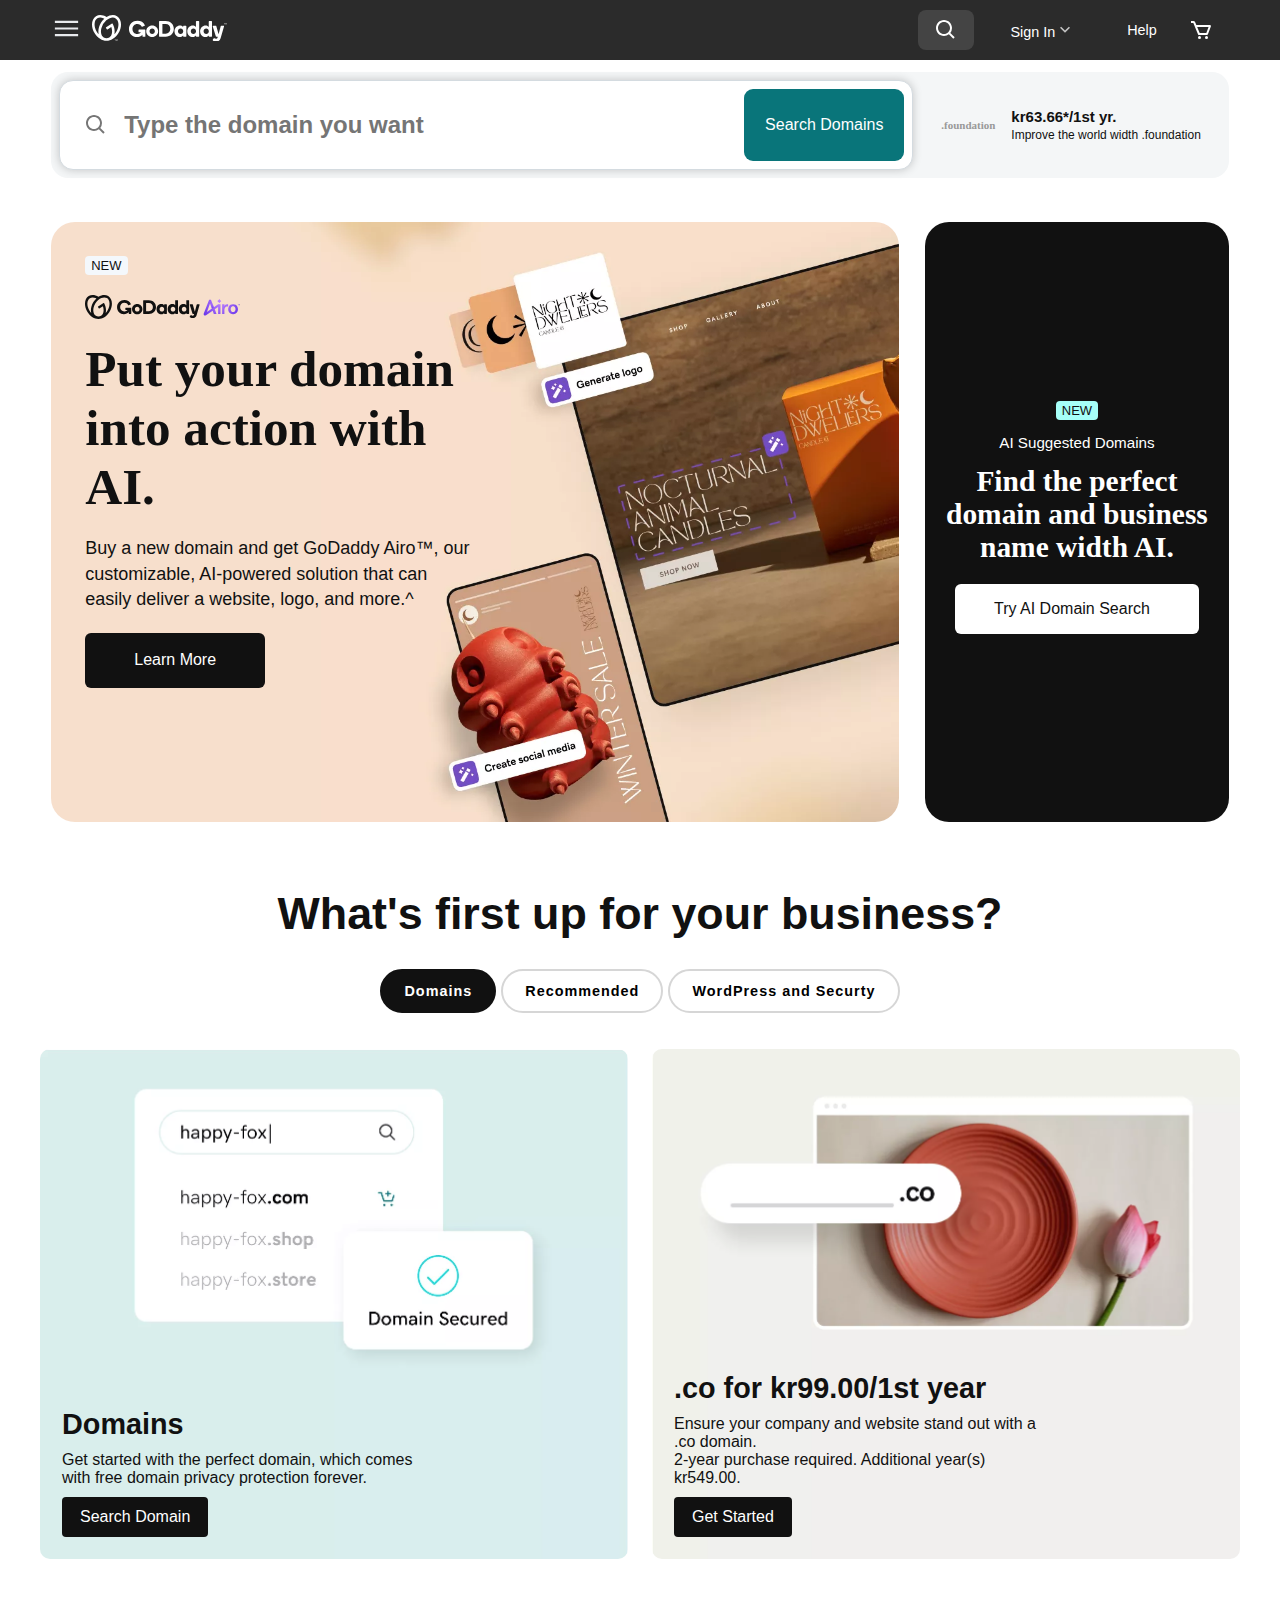
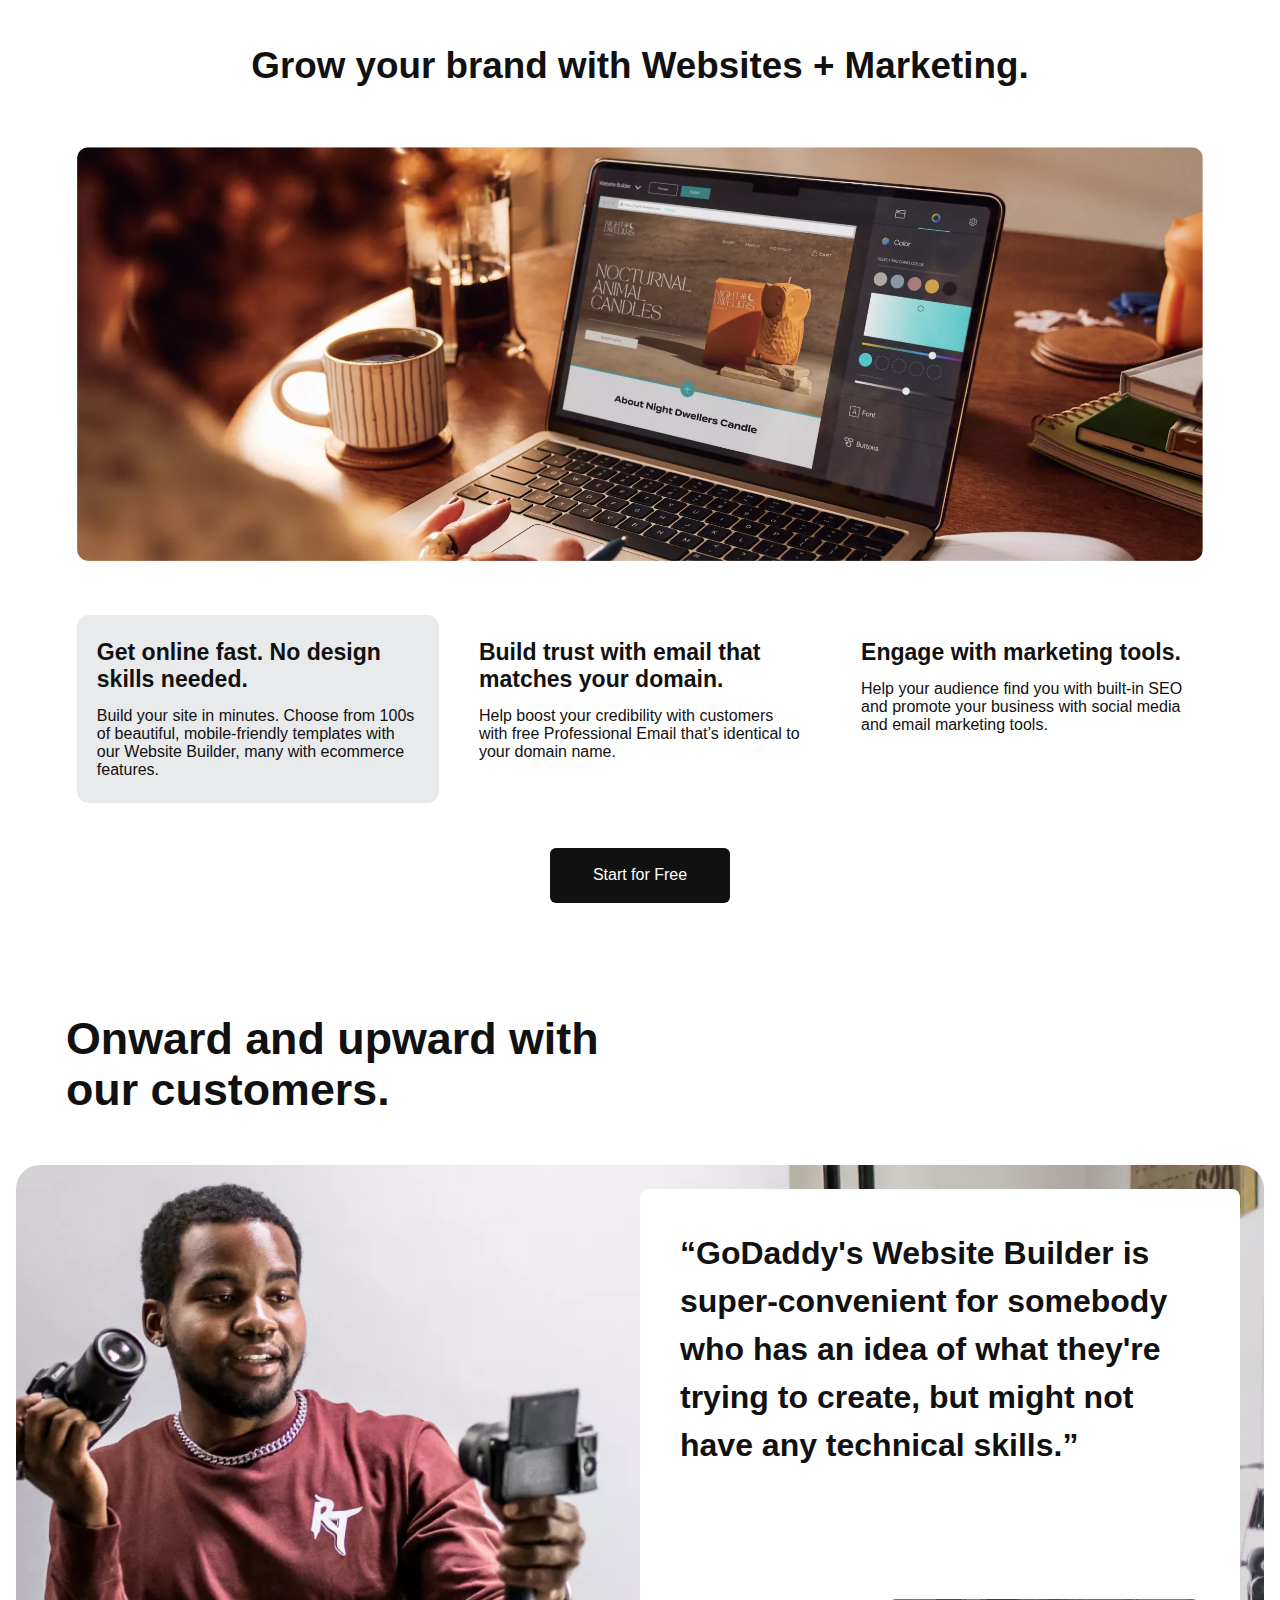
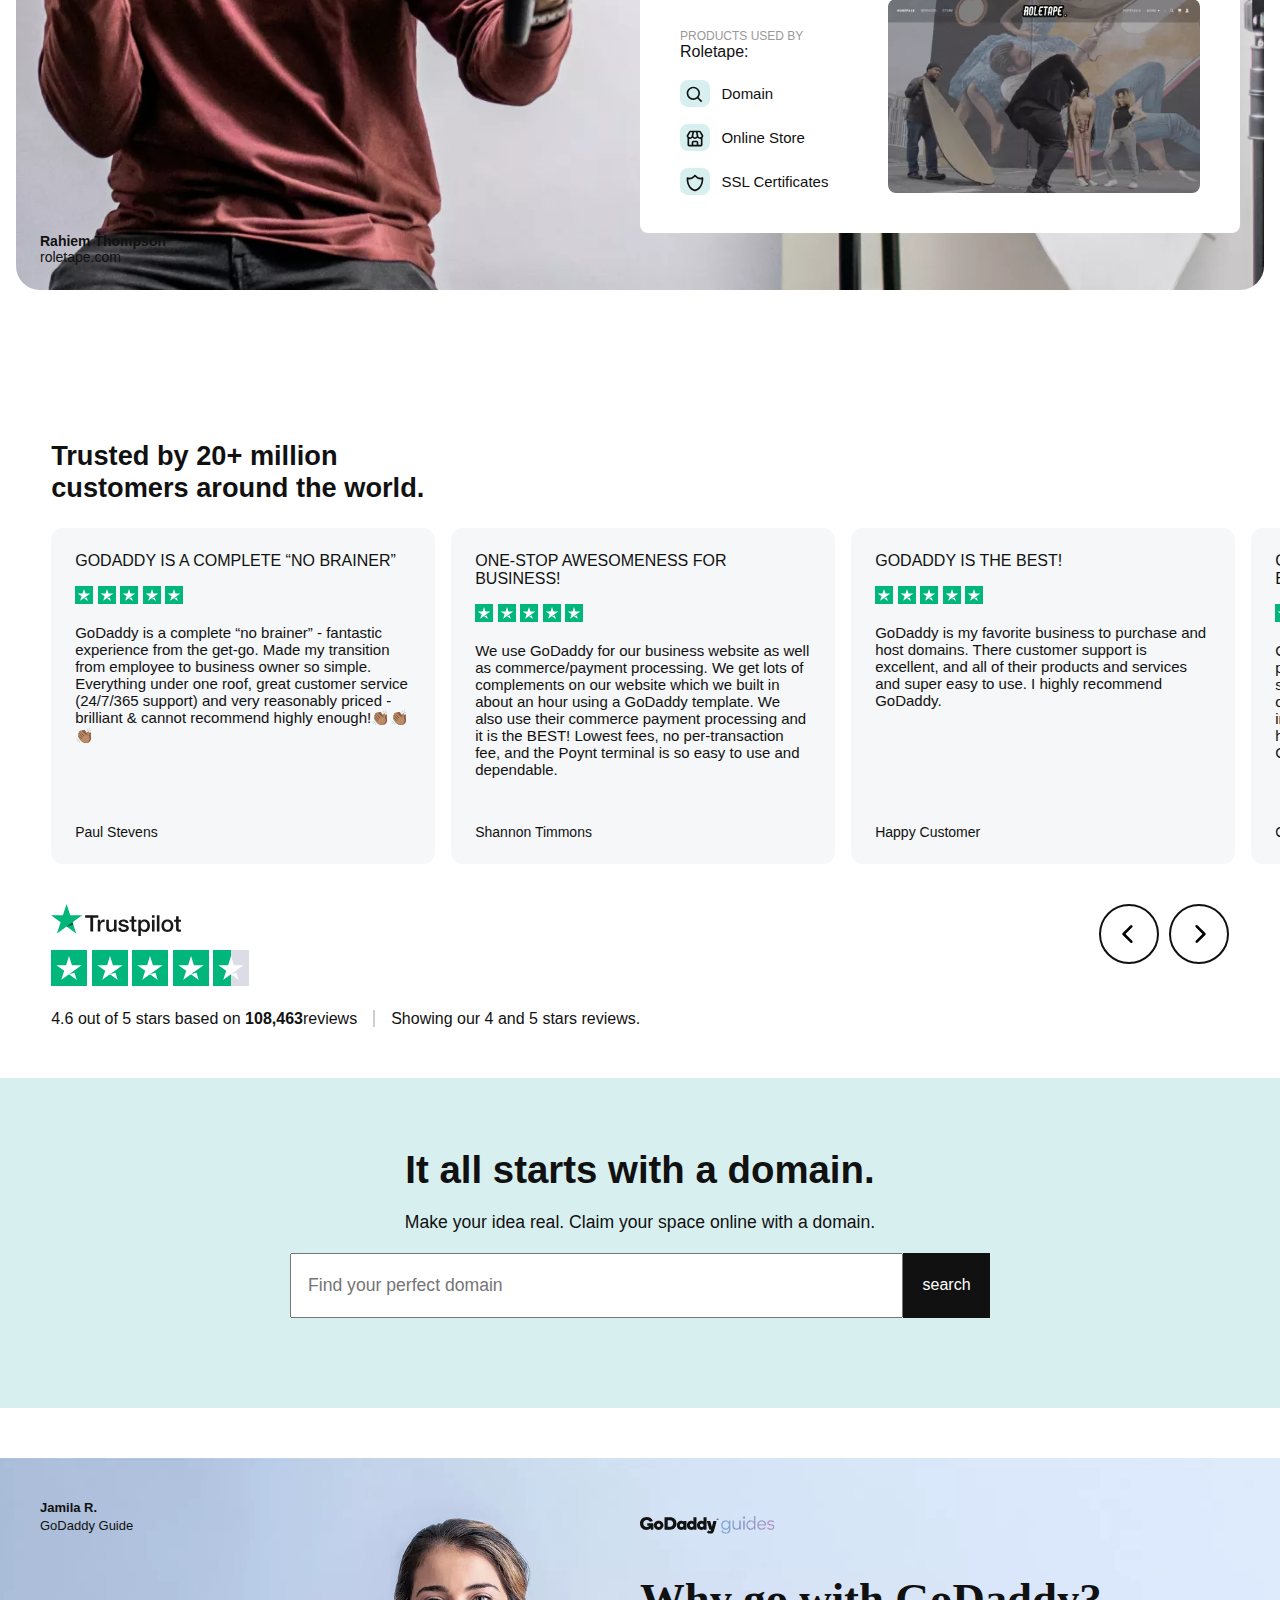
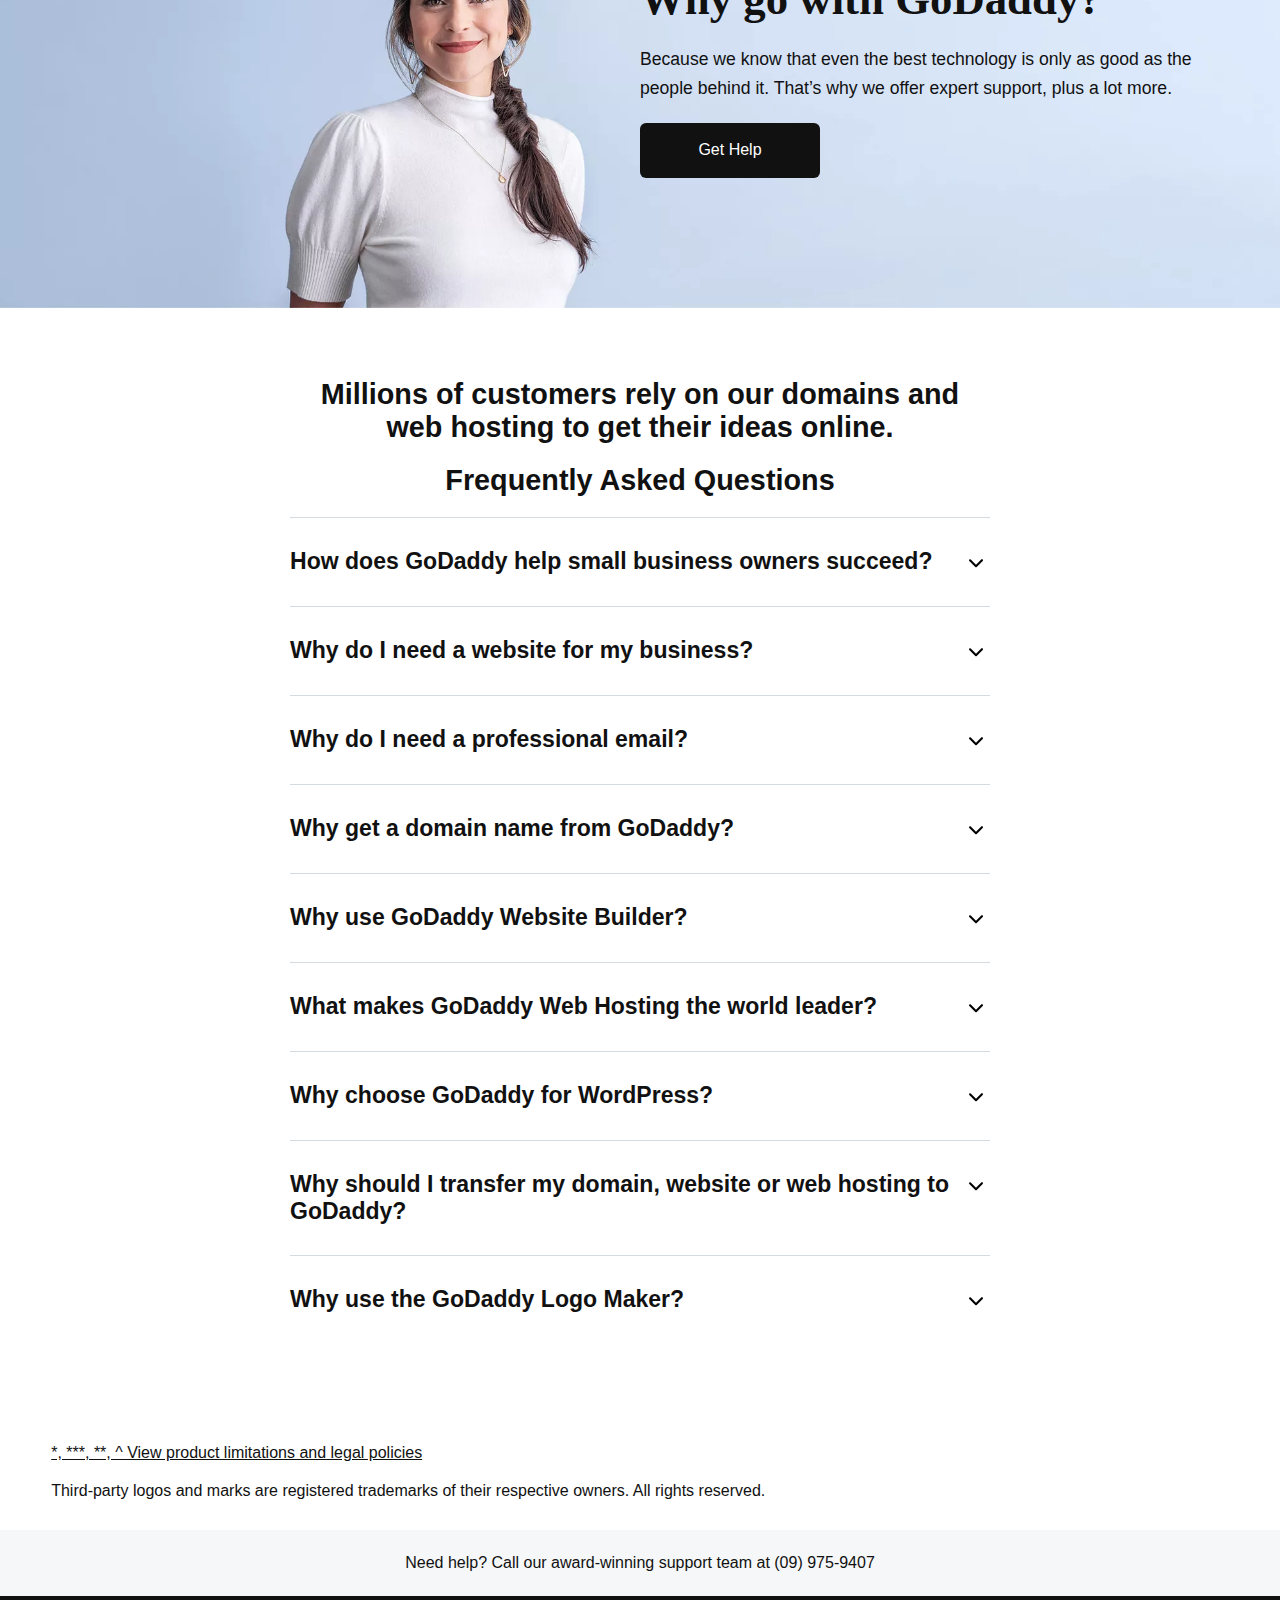
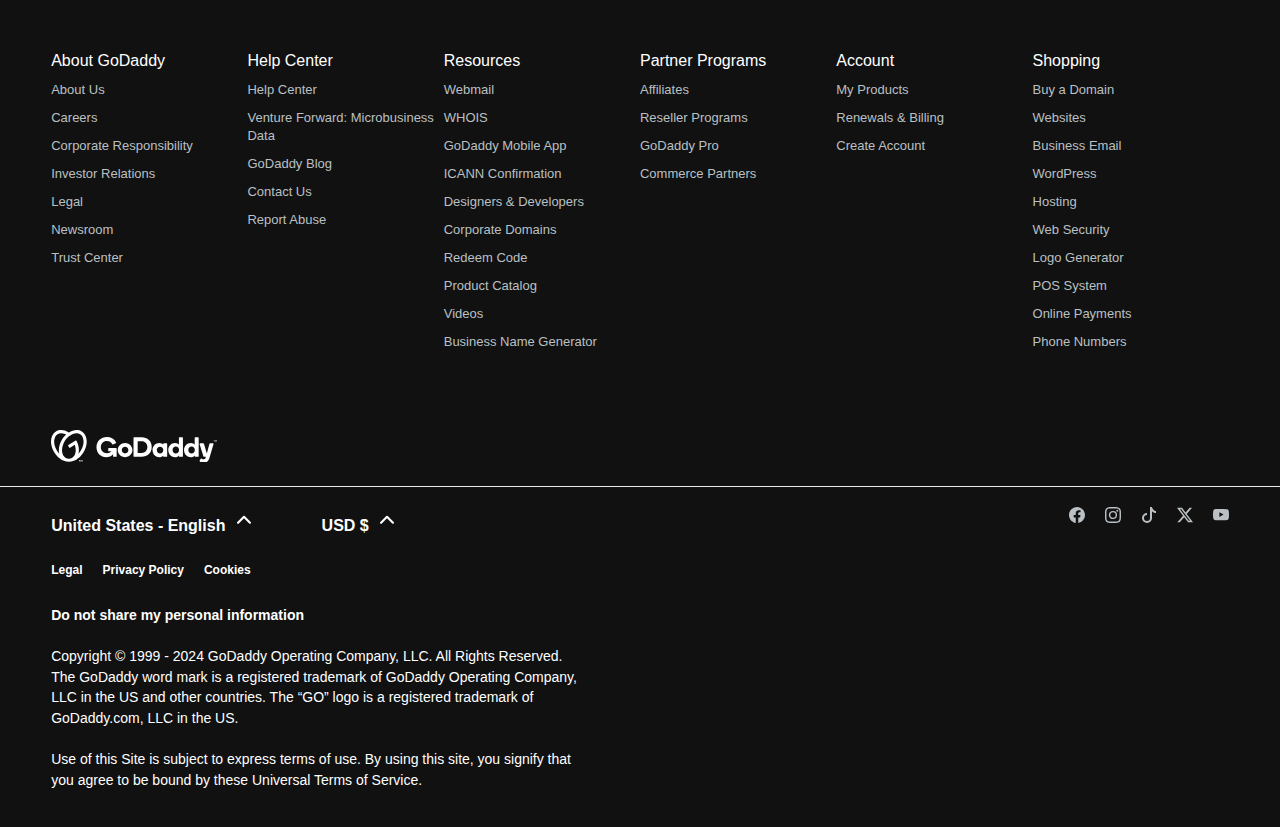
==== index.html @ cb48b33c "first page" ====
<!DOCTYPE html>
<html lang="en">
<head>
  <meta charset="UTF-8">
  <meta name="viewport" content="width=device-width, initial-scale=1.0">
  <title>GoDaddy</title>
  <link rel="stylesheet" href="style.css">
  <link rel="shortcut icon" href="images/apple-icon-114x114.png" type="image/x-icon">
  <script defer src="main.js"></script>
</head>
<body>
  <div id="js-sfpb" class="search-for-products--background">
    <div id="js-sfp" class="search-for-products">
      <div class="sfp__header">
        <form class="sfp__form">
          <svg class="icon-search-sfp" xmlns="http://www.w3.org/2000/svg" width="28" height="28" viewBox="0 0 24 24" fill="#444444"><path d="M10 18a7.952 7.952 0 0 0 4.897-1.688l4.396 4.396 1.414-1.414-4.396-4.396A7.952 7.952 0 0 0 18 10c0-4.411-3.589-8-8-8s-8 3.589-8 8 3.589 8 8 8zm0-14c3.309 0 6 2.691 6 6s-2.691 6-6 6-6-2.691-6-6 2.691-6 6-6z"></path></svg>
          <input class="sfp__form--input" type="text" placeholder="Search for GoDaddy products">
          <button class="sfp__form--button" type="submit"><svg xmlns="http://www.w3.org/2000/svg" width="24" height="24" viewBox="0 0 24 24" fill="#ffffff"><path d="M10 18a7.952 7.952 0 0 0 4.897-1.688l4.396 4.396 1.414-1.414-4.396-4.396A7.952 7.952 0 0 0 18 10c0-4.411-3.589-8-8-8s-8 3.589-8 8 3.589 8 8 8zm0-14c3.309 0 6 2.691 6 6s-2.691 6-6 6-6-2.691-6-6 2.691-6 6-6z"></path></svg></button>
        </form>
        <button id="js-close-search" class="button-close-sfp"><svg xmlns="http://www.w3.org/2000/svg" viewBox="0 0 24 24" stroke-width="1.5" stroke="currentColor"><path stroke-linecap="round" stroke-linejoin="round" d="M6 18 18 6M6 6l12 12" /></svg></button>
      </div>
      <div class="sfp__body">
        <div class="sfp__right">
          <p class="sfp__right__p">Popular Search Terms</p>
          <ul>
            <li class="sfp__right__li list-style-type--none"><a class="sfp__right__links sfp__border-bottom" href="">website builder</a></li>
            <li class="sfp__right__li list-style-type--none"><a class="sfp__right__links sfp__border-bottom" href="">whois</a></li>
            <li class="sfp__right__li list-style-type--none"><a class="sfp__right__links sfp__border-bottom" href="">email</a></li>
            <li class="sfp__right__li list-style-type--none"><a class="sfp__right__links sfp__border-bottom" href="">domain</a></li>
            <li class="sfp__right__li list-style-type--none"><a class="sfp__right__links " href="">payments</a></li>
          </ul>
        </div>
        <div class="sfp__left">
          <p class="sfp__left__p">Quick Links</p>
          <ul>
            <li class="list-style-type--none"><a class="sfp__left__links" href=""><svg class="uxicon-svg" xmlns="http://www.w3.org/2000/svg" width="22" height="22" viewBox="0 -960 960 960"  fill="#111111"><path d="M480-80q-82 0-155-31.5t-127.5-86Q143-252 111.5-325T80-480q0-83 31.5-155.5t86-127Q252-817 325-848.5T480-880q83 0 155.5 31.5t127 86q54.5 54.5 86 127T880-480q0 82-31.5 155t-86 127.5q-54.5 54.5-127 86T480-80Zm0-82q26-36 45-75t31-83H404q12 44 31 83t45 75Zm-104-16q-18-33-31.5-68.5T322-320H204q29 50 72.5 87t99.5 55Zm208 0q56-18 99.5-55t72.5-87H638q-9 38-22.5 73.5T584-178ZM170-400h136q-3-20-4.5-39.5T300-480q0-21 1.5-40.5T306-560H170q-5 20-7.5 39.5T160-480q0 21 2.5 40.5T170-400Zm216 0h188q3-20 4.5-39.5T580-480q0-21-1.5-40.5T574-560H386q-3 20-4.5 39.5T380-480q0 21 1.5 40.5T386-400Zm268 0h136q5-20 7.5-39.5T800-480q0-21-2.5-40.5T790-560H654q3 20 4.5 39.5T660-480q0 21-1.5 40.5T654-400Zm-16-240h118q-29-50-72.5-87T584-782q18 33 31.5 68.5T638-640Zm-234 0h152q-12-44-31-83t-45-75q-26 36-45 75t-31 83Zm-200 0h118q9-38 22.5-73.5T376-782q-56 18-99.5 55T204-640Z"/></svg>Domain Search</a></li>
            <li class="list-style-type--none"><a class="sfp__left__links" href=""><svg class="uxicon-svg" xmlns="http://www.w3.org/2000/svg" width="22" height="22" viewBox="0 0 24 24" fill="#111111"><path d="M12 6a3.939 3.939 0 0 0-3.934 3.934h2C10.066 8.867 10.934 8 12 8s1.934.867 1.934 1.934c0 .598-.481 1.032-1.216 1.626a9.208 9.208 0 0 0-.691.599c-.998.997-1.027 2.056-1.027 2.174V15h2l-.001-.633c.001-.016.033-.386.441-.793.15-.15.339-.3.535-.458.779-.631 1.958-1.584 1.958-3.182A3.937 3.937 0 0 0 12 6zm-1 10h2v2h-2z"></path><path d="M12 2C6.486 2 2 6.486 2 12s4.486 10 10 10 10-4.486 10-10S17.514 2 12 2zm0 18c-4.411 0-8-3.589-8-8s3.589-8 8-8 8 3.589 8 8-3.589 8-8 8z"></path></svg>Help Center</a></li>
            <li class="list-style-type--none"><a class="sfp__left__links" href=""><svg class="uxicon-svg" xmlns="http://www.w3.org/2000/svg" width="22" height="22" viewBox="0 -960 960 960"  fill="#111111"><path d="M446-80q-15 0-30-6t-27-18L103-390q-12-12-17.5-26.5T80-446q0-15 5.5-30t17.5-27l352-353q11-11 26-17.5t31-6.5h287q33 0 56.5 23.5T879-800v287q0 16-6 30.5T856-457L503-104q-12 12-27 18t-30 6Zm0-80 353-354v-286H513L160-446l286 286Zm253-480q25 0 42.5-17.5T759-700q0-25-17.5-42.5T699-760q-25 0-42.5 17.5T639-700q0 25 17.5 42.5T699-640ZM480-480Z"/></svg>Plans & pricing</a></li>
            <li class="list-style-type--none"><a class="sfp__left__links" href=""><svg class="uxicon-svg" xmlns="http://www.w3.org/2000/svg" width="22" height="22" viewBox="0 0 24 24" fill="#111111"><path d="M12 2C6.579 2 2 6.58 2 12s4.579 10 10 10 10-4.58 10-10S17.421 2 12 2zm0 18c-4.337 0-8-3.664-8-8 0-3.998 3.115-7.417 7-7.927V6.09C8.167 6.569 6 9.033 6 12c0 3.309 2.691 6 6 6 1.595 0 3.1-.626 4.237-1.763l-1.414-1.415A3.97 3.97 0 0 1 12 16c-2.206 0-4-1.794-4-4 0-1.858 1.279-3.411 3-3.858v2.146c-.59.353-1 .993-1 1.712 0 1.081.919 2 2 2s2-.919 2-2c0-.719-.41-1.359-1-1.712V4.073c3.885.51 7 3.929 7 7.927 0 4.336-3.663 8-8 8z"/></svg>Account - My Products</a></li>
            <li class="list-style-type--none"><a class="sfp__left__links" href=""><svg class="uxicon-svg" xmlns="http://www.w3.org/2000/svg" width="22" height="22" viewBox="0 -960 960 960"  fill="#111111"><path d="M240-400h320v-80H240v80Zm0-120h480v-80H240v80Zm0-120h480v-80H240v80ZM80-80v-720q0-33 23.5-56.5T160-880h640q33 0 56.5 23.5T880-800v480q0 33-23.5 56.5T800-240H240L80-80Zm126-240h594v-480H160v525l46-45Zm-46 0v-480 480Z"/></svg>Hire an Expert</a></li>
          </ul>
        </div>
      </div>
    </div>
  </div>
  <header>
    <div class="sidebar__blur--background" id="js-sidebar__background">
      <div class="sidebar--container">
        <nav class="sidebar">
          <button id="sidebar__logo">
            <svg xmlns="http://www.w3.org/2000/svg" class="logo-mark-black" viewBox="0 0 166 32">
              <path class="mobile desktop" d="M30.824 1.453c-3.713-2.316-8.603-1.77-12.963.972-4.347-2.74-9.239-3.288-12.948-.972C-.955 5.12-1.667 14.564 3.32 22.546c3.677 5.887 9.428 9.335 14.548 9.271 5.119.064 10.87-3.384 14.547-9.27C37.4 14.563 36.692 5.12 30.824 1.452zM6.02 20.863a19.112 19.112 0 01-2.303-5.273 15.067 15.067 0 01-.5-4.97C3.44 7.673 4.64 5.375 6.598 4.15c1.957-1.224 4.544-1.295 7.299-.203.419.169.829.358 1.228.568a22.496 22.496 0 00-3.956 4.754C8.14 14.116 7.215 19.511 8.272 23.81a19.723 19.723 0 01-2.253-2.947zm26.003-5.273a19.158 19.158 0 01-2.302 5.272 19.733 19.733 0 01-2.254 2.954c.946-3.855.303-8.576-2.014-13.005a.583.583 0 00-.837-.228l-7.225 4.515a.59.59 0 00-.188.813l1.06 1.695a.59.59 0 00.814.188l4.683-2.925c.151.454.303.901.416 1.363.442 1.617.611 3.297.5 4.97-.223 2.95-1.424 5.247-3.38 6.471a6.607 6.607 0 01-3.35.97h-.15a6.599 6.599 0 01-3.35-.97c-1.958-1.224-3.159-3.521-3.381-6.472-.11-1.672.058-3.352.5-4.969a19.671 19.671 0 016.03-9.65 15.108 15.108 0 014.241-2.629c2.748-1.092 5.34-1.02 7.298.203 1.958 1.224 3.157 3.522 3.38 6.47a15.105 15.105 0 01-.49 4.964z"></path>
              <path class="desktop" d="M74.065 12.892c-4.06 0-7.34 3.169-7.34 7.2 0 4.004 3.28 7.121 7.34 7.121 4.086 0 7.366-3.112 7.366-7.12 0-4.03-3.275-7.2-7.366-7.2zm0 10.557c-1.871 0-3.295-1.513-3.295-3.384s1.424-3.407 3.295-3.407c1.898 0 3.322 1.54 3.322 3.412 0 1.87-1.424 3.385-3.322 3.385v-.006zM90.583 7.362h-7.468a.6.6 0 00-.61.612v18.208a.605.605 0 00.61.648h7.468c5.977 0 10.13-3.975 10.13-9.758 0-5.818-4.153-9.71-10.13-9.71zm.177 15.622h-4.087V11.198h4.087c3.308 0 5.588 2.474 5.588 5.866 0 3.336-2.28 5.92-5.588 5.92zm24.82-9.7h-2.809a.633.633 0 00-.582.612v.833c-.64-1.057-2.085-1.835-3.884-1.835-3.503 0-6.783 2.751-6.783 7.145 0 4.37 3.251 7.171 6.755 7.171 1.806 0 3.28-.777 3.92-1.834v.861a.587.587 0 00.582.585h2.808a.571.571 0 00.584-.585V13.896a.594.594 0 00-.592-.612zm-6.533 10.196c-1.86 0-3.256-1.43-3.256-3.412s1.397-3.41 3.256-3.41c1.86 0 3.257 1.426 3.257 3.408 0 1.983-1.395 3.412-3.257 3.412v.002zm22.294-16.118h-2.808a.592.592 0 00-.61.584v6.728c-.648-1.002-2.114-1.78-3.948-1.78-3.476 0-6.7 2.751-6.7 7.145 0 4.37 3.252 7.171 6.755 7.171 1.806 0 3.17-.777 3.92-1.834v.861c0 .322.261.583.583.585h2.808a.57.57 0 00.584-.585V7.95a.57.57 0 00-.584-.588zm-6.532 16.152c-1.852 0-3.237-1.444-3.237-3.448 0-2.003 1.39-3.447 3.237-3.447 1.846 0 3.237 1.444 3.237 3.447 0 2.004-1.384 3.448-3.237 3.448zm22.29-16.152h-2.803a.594.594 0 00-.612.584v6.728c-.64-1.002-2.114-1.78-3.947-1.78-3.477 0-6.7 2.751-6.7 7.145 0 4.37 3.253 7.171 6.755 7.171 1.807 0 3.168-.777 3.92-1.834v.861a.587.587 0 00.584.585h2.803a.568.568 0 00.582-.585V7.95a.568.568 0 00-.582-.588zm-6.532 16.152c-1.853 0-3.237-1.444-3.237-3.448 0-2.003 1.39-3.447 3.237-3.447 1.846 0 3.237 1.444 3.237 3.447 0 2.004-1.38 3.448-3.232 3.448h-.005zm21.906-9.283l-4.19 14.37c-.809 2.556-2.613 4.086-5.421 4.086-1.277 0-2.44-.261-3.35-.782-.531-.303-.971-.58-.971-1.023 0-.275.089-.417.25-.675l.832-1.246c.235-.348.408-.461.66-.461a.96.96 0 01.554.192c.523.339 1.008.63 1.748.63.864 0 1.524-.277 1.88-1.306l.36-1.193h-1.696c-.418 0-.648-.249-.751-.584l-3.75-12.008c-.14-.473-.011-.946.683-.946h2.954c.36 0 .613.123.771.64l2.77 9.67 2.589-9.67c.082-.334.306-.64.75-.64h2.802c.552-.001.719.387.526.946zm-96.806 4.274v7.676a.625.625 0 01-.635.634h-2.317a.623.623 0 01-.634-.634v-2.015c-1.472 1.858-4.03 3.028-6.924 3.028-5.434 0-9.681-4.088-9.681-9.908 0-6.048 4.585-10.217 10.377-10.217 4.276 0 7.694 1.839 9.212 5.537a.843.843 0 01.07.309c0 .175-.116.307-.486.435l-2.706 1.042a.694.694 0 01-.511.009.783.783 0 01-.324-.371c-.971-1.847-2.7-3.1-5.36-3.1-3.45 0-5.922 2.694-5.922 6.188 0 3.387 2.104 6.172 6.02 6.172 2.06 0 3.703-.97 4.469-2.037H57.87a.625.625 0 01-.634-.635v-2.086a.625.625 0 01.634-.634h7.161a.604.604 0 01.635.607z"></path>
              <path class="desktop" d="M162.55 10.442v-.186c0-.013.004-.026.012-.036a.052.052 0 01.034-.013h1.183c.013 0 .025.005.034.013.009.01.013.023.013.036v.186a.052.052 0 01-.013.034.047.047 0 01-.034.013h-.432v1.167a.05.05 0 01-.048.048h-.224a.044.044 0 01-.032-.014.047.047 0 01-.015-.034v-1.167h-.432a.044.044 0 01-.047-.047zm2.068-.193l.323.75.324-.75a.066.066 0 01.026-.032.087.087 0 01.044-.01h.375a.044.044 0 01.047.046v1.404a.044.044 0 01-.045.047h-.21a.047.047 0 01-.035-.013.042.042 0 01-.013-.034v-1.06l-.348.77a.084.084 0 01-.026.038.08.08 0 01-.043.01h-.172a.078.078 0 01-.042-.01.073.073 0 01-.026-.037l-.346-.77v1.06a.052.052 0 01-.013.033.052.052 0 01-.032.013h-.216a.042.042 0 01-.03-.013.042.042 0 01-.013-.034v-1.404a.044.044 0 01.047-.046h.364c.014 0 .029.003.042.01.009.009.015.02.018.032z"></path>
              <path class="mobile" d="M27.889 30.386v-.21c0-.015.005-.03.015-.04a.048.048 0 01.038-.015h1.342c.014-.001.028.004.038.015.01.01.016.025.015.04v.21a.051.051 0 01-.015.04.048.048 0 01-.038.014h-.49v1.322a.05.05 0 01-.017.04.051.051 0 01-.038.017h-.253a.055.055 0 01-.038-.017.06.06 0 01-.015-.04V30.44h-.49a.048.048 0 01-.039-.015.051.051 0 01-.015-.04zm2.345-.217l.374.848.375-.848a.073.073 0 01.03-.036.08.08 0 01.05-.012h.4a.051.051 0 01.053.053v1.592a.056.056 0 01-.013.037.05.05 0 01-.037.016h-.24a.055.055 0 01-.038-.016.056.056 0 01-.015-.037v-1.203l-.393.874a.09.09 0 01-.03.04.086.086 0 01-.05.013h-.194a.085.085 0 01-.048-.012.09.09 0 01-.03-.041l-.393-.874v1.203a.05.05 0 01-.015.037.053.053 0 01-.036.016h-.243a.05.05 0 01-.036-.016.056.056 0 01-.015-.037v-1.592a.05.05 0 01.017-.038.047.047 0 01.036-.015h.413a.083.083 0 01.049.012.071.071 0 01.029.036z"></path>
            </svg>
          </button>
          <button class="sidebar__items">Domains<svg xmlns="http://www.w3.org/2000/svg" viewBox="0 0 24 24" width="512" height="512"><path d="M23.12,9.91,19.25,6a1,1,0,0,0-1.42,0h0a1,1,0,0,0,0,1.41L21.39,11H1a1,1,0,0,0-1,1H0a1,1,0,0,0,1,1H21.45l-3.62,3.61a1,1,0,0,0,0,1.42h0a1,1,0,0,0,1.42,0l3.87-3.88A3,3,0,0,0,23.12,9.91Z"/></svg></button>
          <button class="sidebar__items">Website<svg xmlns="http://www.w3.org/2000/svg" viewBox="0 0 24 24" width="512" height="512"><path d="M23.12,9.91,19.25,6a1,1,0,0,0-1.42,0h0a1,1,0,0,0,0,1.41L21.39,11H1a1,1,0,0,0-1,1H0a1,1,0,0,0,1,1H21.45l-3.62,3.61a1,1,0,0,0,0,1.42h0a1,1,0,0,0,1.42,0l3.87-3.88A3,3,0,0,0,23.12,9.91Z"/></svg></button>
          <button class="sidebar__items">Email</button>
          <button class="sidebar__items">Hostin and Security<svg xmlns="http://www.w3.org/2000/svg" viewBox="0 0 24 24" width="512" height="512"><path d="M23.12,9.91,19.25,6a1,1,0,0,0-1.42,0h0a1,1,0,0,0,0,1.41L21.39,11H1a1,1,0,0,0-1,1H0a1,1,0,0,0,1,1H21.45l-3.62,3.61a1,1,0,0,0,0,1.42h0a1,1,0,0,0,1.42,0l3.87-3.88A3,3,0,0,0,23.12,9.91Z"/></svg></button>
          <button class="sidebar__items">Commerce<svg xmlns="http://www.w3.org/2000/svg" viewBox="0 0 24 24" width="512" height="512"><path d="M23.12,9.91,19.25,6a1,1,0,0,0-1.42,0h0a1,1,0,0,0,0,1.41L21.39,11H1a1,1,0,0,0-1,1H0a1,1,0,0,0,1,1H21.45l-3.62,3.61a1,1,0,0,0,0,1.42h0a1,1,0,0,0,1.42,0l3.87-3.88A3,3,0,0,0,23.12,9.91Z"/></svg></button>
          <button id="tm" class="sidebar__items">GoDaddy Airo<sup>TM</sup></button>
          <button class="sidebar__items">Pricing</button>
          <div class="sidebar__bottom">
            <a href="">
              <svg xmlns="http://www.w3.org/2000/svg" width="24" height="24" viewBox="0 0 24 24" style="fill: rgb(0, 0, 0);">
                <path d="M12 6a3.939 3.939 0 0 0-3.934 3.934h2C10.066 8.867 10.934 8 12 8s1.934.867 1.934 1.934c0 .598-.481 1.032-1.216 1.626a9.208 9.208 0 0 0-.691.599c-.998.997-1.027 2.056-1.027 2.174V15h2l-.001-.633c.001-.016.033-.386.441-.793.15-.15.339-.3.535-.458.779-.631 1.958-1.584 1.958-3.182A3.937 3.937 0 0 0 12 6zm-1 10h2v2h-2z"></path>
                <path d="M12 2C6.486 2 2 6.486 2 12s4.486 10 10 10 10-4.486 10-10S17.514 2 12 2zm0 18c-4.411 0-8-3.589-8-8s3.589-8 8-8 8 3.589 8 8-3.589 8-8 8z"></path>
              </svg>Help Center
            </a>
            <a href="">
              <svg xmlns="http://www.w3.org/2000/svg" width="24" height="24" viewBox="0 0 24 24" style="fill: rgb(0, 0, 0);">
                <path d="M12 2a5 5 0 1 0 5 5 5 5 0 0 0-5-5zm0 8a3 3 0 1 1 3-3 3 3 0 0 1-3 3zm9 11v-1a7 7 0 0 0-7-7h-4a7 7 0 0 0-7 7v1h2v-1a5 5 0 0 1 5-5h4a5 5 0 0 1 5 5v1z"></path>
              </svg>Account
            </a>
            <a href="">
              <svg xmlns="http://www.w3.org/2000/svg" width="24" height="24" viewBox="0 0 24 24" style="fill: rgb(0, 0, 0);">
                <path d="M21.822 7.431A1 1 0 0 0 21 7H7.333L6.179 4.23A1.994 1.994 0 0 0 4.333 3H2v2h2.333l4.744 11.385A1 1 0 0 0 10 17h8c.417 0 .79-.259.937-.648l3-8a1 1 0 0 0-.115-.921zM17.307 15h-6.64l-2.5-6h11.39l-2.25 6z"></path>
                <circle cx="10.5" cy="19.5" r="1.5"></circle>
                <circle cx="17.5" cy="19.5" r="1.5"></circle>
              </svg>Basket
            </a>
          </div>
        </nav>
        <button class="sidebar__button--hide" id="js-sidebar-hide">
          <svg xmlns="http://www.w3.org/2000/svg" width="24" height="24" viewBox="0 0 24 24" style="fill: rgb(255, 255, 255);">
            <path d="m16.192 6.344-4.243 4.242-4.242-4.242-1.414 1.414L10.535 12l-4.242 4.242 1.414 1.414 4.242-4.242 4.243 4.242 1.414-1.414L13.364 12l4.242-4.242z"></path>
          </svg>
        </button>
      </div>
    </div>

    <div class="left--header">
      <button class="sidebar__button--open">
        <svg xmlns="http://www.w3.org/2000/svg" height="31px" viewBox="0 -960 960 960" width="31px" fill="#e8eaed">
          <path d="M120-240v-66.67h720V-240H120Zm0-206.67v-66.66h720v66.66H120Zm0-206.66V-720h720v66.67H120Z"/>
        </svg>
      </button>
      <a href="#">
        <svg xmlns="http://www.w3.org/2000/svg" class="logo-mark" viewBox="0 0 166 32">
          <path class="mobile desktop" d="M30.824 1.453c-3.713-2.316-8.603-1.77-12.963.972-4.347-2.74-9.239-3.288-12.948-.972C-.955 5.12-1.667 14.564 3.32 22.546c3.677 5.887 9.428 9.335 14.548 9.271 5.119.064 10.87-3.384 14.547-9.27C37.4 14.563 36.692 5.12 30.824 1.452zM6.02 20.863a19.112 19.112 0 01-2.303-5.273 15.067 15.067 0 01-.5-4.97C3.44 7.673 4.64 5.375 6.598 4.15c1.957-1.224 4.544-1.295 7.299-.203.419.169.829.358 1.228.568a22.496 22.496 0 00-3.956 4.754C8.14 14.116 7.215 19.511 8.272 23.81a19.723 19.723 0 01-2.253-2.947zm26.003-5.273a19.158 19.158 0 01-2.302 5.272 19.733 19.733 0 01-2.254 2.954c.946-3.855.303-8.576-2.014-13.005a.583.583 0 00-.837-.228l-7.225 4.515a.59.59 0 00-.188.813l1.06 1.695a.59.59 0 00.814.188l4.683-2.925c.151.454.303.901.416 1.363.442 1.617.611 3.297.5 4.97-.223 2.95-1.424 5.247-3.38 6.471a6.607 6.607 0 01-3.35.97h-.15a6.599 6.599 0 01-3.35-.97c-1.958-1.224-3.159-3.521-3.381-6.472-.11-1.672.058-3.352.5-4.969a19.671 19.671 0 016.03-9.65 15.108 15.108 0 014.241-2.629c2.748-1.092 5.34-1.02 7.298.203 1.958 1.224 3.157 3.522 3.38 6.47a15.105 15.105 0 01-.49 4.964z"></path>
          <path class="desktop" d="M74.065 12.892c-4.06 0-7.34 3.169-7.34 7.2 0 4.004 3.28 7.121 7.34 7.121 4.086 0 7.366-3.112 7.366-7.12 0-4.03-3.275-7.2-7.366-7.2zm0 10.557c-1.871 0-3.295-1.513-3.295-3.384s1.424-3.407 3.295-3.407c1.898 0 3.322 1.54 3.322 3.412 0 1.87-1.424 3.385-3.322 3.385v-.006zM90.583 7.362h-7.468a.6.6 0 00-.61.612v18.208a.605.605 0 00.61.648h7.468c5.977 0 10.13-3.975 10.13-9.758 0-5.818-4.153-9.71-10.13-9.71zm.177 15.622h-4.087V11.198h4.087c3.308 0 5.588 2.474 5.588 5.866 0 3.336-2.28 5.92-5.588 5.92zm24.82-9.7h-2.809a.633.633 0 00-.582.612v.833c-.64-1.057-2.085-1.835-3.884-1.835-3.503 0-6.783 2.751-6.783 7.145 0 4.37 3.251 7.171 6.755 7.171 1.806 0 3.28-.777 3.92-1.834v.861a.587.587 0 00.582.585h2.808a.571.571 0 00.584-.585V13.896a.594.594 0 00-.592-.612zm-6.533 10.196c-1.86 0-3.256-1.43-3.256-3.412s1.397-3.41 3.256-3.41c1.86 0 3.257 1.426 3.257 3.408 0 1.983-1.395 3.412-3.257 3.412v.002zm22.294-16.118h-2.808a.592.592 0 00-.61.584v6.728c-.648-1.002-2.114-1.78-3.948-1.78-3.476 0-6.7 2.751-6.7 7.145 0 4.37 3.252 7.171 6.755 7.171 1.806 0 3.17-.777 3.92-1.834v.861c0 .322.261.583.583.585h2.808a.57.57 0 00.584-.585V7.95a.57.57 0 00-.584-.588zm-6.532 16.152c-1.852 0-3.237-1.444-3.237-3.448 0-2.003 1.39-3.447 3.237-3.447 1.846 0 3.237 1.444 3.237 3.447 0 2.004-1.384 3.448-3.237 3.448zm22.29-16.152h-2.803a.594.594 0 00-.612.584v6.728c-.64-1.002-2.114-1.78-3.947-1.78-3.477 0-6.7 2.751-6.7 7.145 0 4.37 3.253 7.171 6.755 7.171 1.807 0 3.168-.777 3.92-1.834v.861a.587.587 0 00.584.585h2.803a.568.568 0 00.582-.585V7.95a.568.568 0 00-.582-.588zm-6.532 16.152c-1.853 0-3.237-1.444-3.237-3.448 0-2.003 1.39-3.447 3.237-3.447 1.846 0 3.237 1.444 3.237 3.447 0 2.004-1.38 3.448-3.232 3.448h-.005zm21.906-9.283l-4.19 14.37c-.809 2.556-2.613 4.086-5.421 4.086-1.277 0-2.44-.261-3.35-.782-.531-.303-.971-.58-.971-1.023 0-.275.089-.417.25-.675l.832-1.246c.235-.348.408-.461.66-.461a.96.96 0 01.554.192c.523.339 1.008.63 1.748.63.864 0 1.524-.277 1.88-1.306l.36-1.193h-1.696c-.418 0-.648-.249-.751-.584l-3.75-12.008c-.14-.473-.011-.946.683-.946h2.954c.36 0 .613.123.771.64l2.77 9.67 2.589-9.67c.082-.334.306-.64.75-.64h2.802c.552-.001.719.387.526.946zm-96.806 4.274v7.676a.625.625 0 01-.635.634h-2.317a.623.623 0 01-.634-.634v-2.015c-1.472 1.858-4.03 3.028-6.924 3.028-5.434 0-9.681-4.088-9.681-9.908 0-6.048 4.585-10.217 10.377-10.217 4.276 0 7.694 1.839 9.212 5.537a.843.843 0 01.07.309c0 .175-.116.307-.486.435l-2.706 1.042a.694.694 0 01-.511.009.783.783 0 01-.324-.371c-.971-1.847-2.7-3.1-5.36-3.1-3.45 0-5.922 2.694-5.922 6.188 0 3.387 2.104 6.172 6.02 6.172 2.06 0 3.703-.97 4.469-2.037H57.87a.625.625 0 01-.634-.635v-2.086a.625.625 0 01.634-.634h7.161a.604.604 0 01.635.607z"></path>
          <path class="desktop" d="M162.55 10.442v-.186c0-.013.004-.026.012-.036a.052.052 0 01.034-.013h1.183c.013 0 .025.005.034.013.009.01.013.023.013.036v.186a.052.052 0 01-.013.034.047.047 0 01-.034.013h-.432v1.167a.05.05 0 01-.048.048h-.224a.044.044 0 01-.032-.014.047.047 0 01-.015-.034v-1.167h-.432a.044.044 0 01-.047-.047zm2.068-.193l.323.75.324-.75a.066.066 0 01.026-.032.087.087 0 01.044-.01h.375a.044.044 0 01.047.046v1.404a.044.044 0 01-.045.047h-.21a.047.047 0 01-.035-.013.042.042 0 01-.013-.034v-1.06l-.348.77a.084.084 0 01-.026.038.08.08 0 01-.043.01h-.172a.078.078 0 01-.042-.01.073.073 0 01-.026-.037l-.346-.77v1.06a.052.052 0 01-.013.033.052.052 0 01-.032.013h-.216a.042.042 0 01-.03-.013.042.042 0 01-.013-.034v-1.404a.044.044 0 01.047-.046h.364c.014 0 .029.003.042.01.009.009.015.02.018.032z"></path>
          <path class="mobile" d="M27.889 30.386v-.21c0-.015.005-.03.015-.04a.048.048 0 01.038-.015h1.342c.014-.001.028.004.038.015.01.01.016.025.015.04v.21a.051.051 0 01-.015.04.048.048 0 01-.038.014h-.49v1.322a.05.05 0 01-.017.04.051.051 0 01-.038.017h-.253a.055.055 0 01-.038-.017.06.06 0 01-.015-.04V30.44h-.49a.048.048 0 01-.039-.015.051.051 0 01-.015-.04zm2.345-.217l.374.848.375-.848a.073.073 0 01.03-.036.08.08 0 01.05-.012h.4a.051.051 0 01.053.053v1.592a.056.056 0 01-.013.037.05.05 0 01-.037.016h-.24a.055.055 0 01-.038-.016.056.056 0 01-.015-.037v-1.203l-.393.874a.09.09 0 01-.03.04.086.086 0 01-.05.013h-.194a.085.085 0 01-.048-.012.09.09 0 01-.03-.041l-.393-.874v1.203a.05.05 0 01-.015.037.053.053 0 01-.036.016h-.243a.05.05 0 01-.036-.016.056.056 0 01-.015-.037v-1.592a.05.05 0 01.017-.038.047.047 0 01.036-.015h.413a.083.083 0 01.049.012.071.071 0 01.029.036z"></path>
        </svg>
      </a>
      <nav id="header__navigation">
        <button>Domains<svg xmlns="http://www.w3.org/2000/svg" height="20px" viewBox="0 -960 960 960" width="20px" fill="#c2c2c2"><path d="M480-345 240-585l56-56 184 183 184-183 56 56-240 240Z"/></svg></button>
        <button>Website and Hosting<svg xmlns="http://www.w3.org/2000/svg" height="20px" viewBox="0 -960 960 960" width="20px" fill="#c2c2c2"><path d="M480-345 240-585l56-56 184 183 184-183 56 56-240 240Z"/></svg></button>
        <button>Email</button>
        <button>Security<svg xmlns="http://www.w3.org/2000/svg" height="20px" viewBox="0 -960 960 960" width="20px" fill="#c2c2c2"><path d="M480-345 240-585l56-56 184 183 184-183 56 56-240 240Z"/></svg></button>
        <button>Marketing<svg xmlns="http://www.w3.org/2000/svg" height="20px" viewBox="0 -960 960 960" width="20px" fill="#c2c2c2"><path d="M480-345 240-585l56-56 184 183 184-183 56 56-240 240Z"/></svg></button>
        <button>Pricing</button>
      </nav>
    </div>

    <div class="right--header">
      <button id="js-button-search-header" class="right--header__items--mobile search--product" href=""><svg xmlns="http://www.w3.org/2000/svg" width="24" height="24" viewBox="0 0 24 24" style="fill: rgba(255, 255, 255, 1);"><path d="M10 18a7.952 7.952 0 0 0 4.897-1.688l4.396 4.396 1.414-1.414-4.396-4.396A7.952 7.952 0 0 0 18 10c0-4.411-3.589-8-8-8s-8 3.589-8 8 3.589 8 8 8zm0-14c3.309 0 6 2.691 6 6s-2.691 6-6 6-6-2.691-6-6 2.691-6 6-6z"></path></svg></button>
      <a class="right--header__items--desktop" href="">Sign In<svg xmlns="http://www.w3.org/2000/svg" height="20px" viewBox="0 -960 960 960" width="20px" fill="#c2c2c2"><path d="M480-345 240-585l56-56 184 183 184-183 56 56-240 240Z"/></svg></a>
      <a class="right--header__items--desktop" href="">Help</a>
      <a class="right--header__items--mobile" href=""><svg xmlns="http://www.w3.org/2000/svg" width="24" height="24" viewBox="0 0 24 24" style="fill: rgb(255, 255, 255);"><path d="M12 6a3.939 3.939 0 0 0-3.934 3.934h2C10.066 8.867 10.934 8 12 8s1.934.867 1.934 1.934c0 .598-.481 1.032-1.216 1.626a9.208 9.208 0 0 0-.691.599c-.998.997-1.027 2.056-1.027 2.174V15h2l-.001-.633c.001-.016.033-.386.441-.793.15-.15.339-.3.535-.458.779-.631 1.958-1.584 1.958-3.182A3.937 3.937 0 0 0 12 6zm-1 10h2v2h-2z"></path><path d="M12 2C6.486 2 2 6.486 2 12s4.486 10 10 10 10-4.486 10-10S17.514 2 12 2zm0 18c-4.411 0-8-3.589-8-8s3.589-8 8-8 8 3.589 8 8-3.589 8-8 8z"></path></svg></a>
      <a class="right--header__items--mobile" href=""><svg xmlns="http://www.w3.org/2000/svg" width="24" height="24" viewBox="0 0 24 24" style="fill: rgb(255, 255, 255);"><path d="M12 2a5 5 0 1 0 5 5 5 5 0 0 0-5-5zm0 8a3 3 0 1 1 3-3 3 3 0 0 1-3 3zm9 11v-1a7 7 0 0 0-7-7h-4a7 7 0 0 0-7 7v1h2v-1a5 5 0 0 1 5-5h4a5 5 0 0 1 5 5v1z"></path></svg></a>
      <a class="right--header__items--mobile" href=""><svg xmlns="http://www.w3.org/2000/svg" width="24" height="24" viewBox="0 0 24 24" style="fill: rgb(255, 255, 255);"><path d="M21.822 7.431A1 1 0 0 0 21 7H7.333L6.179 4.23A1.994 1.994 0 0 0 4.333 3H2v2h2.333l4.744 11.385A1 1 0 0 0 10 17h8c.417 0 .79-.259.937-.648l3-8a1 1 0 0 0-.115-.921zM17.307 15h-6.64l-2.5-6h11.39l-2.25 6z"></path><circle cx="10.5" cy="19.5" r="1.5"></circle><circle cx="17.5" cy="19.5" r="1.5"></circle></svg></a>
    </div>
  </header>

<!-- main -->
  <main>

<!-- search box -->
    <div class="search-box__sticky">
      <div class="container--search--box">
        <form class="search--box">
          <svg xmlns="http://www.w3.org/2000/svg" width="24" height="24" viewBox="0 0 24 24" style="fill: #767676;"><path d="M10 18a7.952 7.952 0 0 0 4.897-1.688l4.396 4.396 1.414-1.414-4.396-4.396A7.952 7.952 0 0 0 18 10c0-4.411-3.589-8-8-8s-8 3.589-8 8 3.589 8 8 8zm0-14c3.309 0 6 2.691 6 6s-2.691 6-6 6-6-2.691-6-6 2.691-6 6-6z"></path></svg>
          <input type="search" placeholder="Type the domain you want">
          <button type="submit">
            <svg xmlns="http://www.w3.org/2000/svg" width="24" height="24" viewBox="0 0 24 24" style="fill: rgba(255, 255, 255, 1);"><path d="M10 18a7.952 7.952 0 0 0 4.897-1.688l4.396 4.396 1.414-1.414-4.396-4.396A7.952 7.952 0 0 0 18 10c0-4.411-3.589-8-8-8s-8 3.589-8 8 3.589 8 8 8zm0-14c3.309 0 6 2.691 6 6s-2.691 6-6 6-6-2.691-6-6 2.691-6 6-6z"></path></svg>
          </button>
        </form>
        <div class="aside--search--box">
          <p>.foundation</p>
          <p>‪kr63.66*‬/1st yr.<br>
            <span>Improve the world width .foundation</span>
          </p>
        </div>
      </div>
    </div>

<!-- section 1 -->
    <section class="section-1">
      <div class="section1__hero">
        <div class="section__hero--top">
          <img src="images/icons/img-hp-airo-logo.svg" alt="GoDaddy airo logo">
          <h1>Put your domain into action with AI.</h1>
          <p>Buy a new domain and get GoDaddy Airo™, our customizable, AI-powered solution that can easily deliver a website, logo, and more.^</p>
          <a class="black--button" href="">Learn More <img src="images/icons/arrow-right.svg" alt=""></a>
        </div>
        <div class="section1__hero--bottom">
          <article>
            <p>AI Suggested Domains</p>
            <h2>Find the perfect domain and business name width AI.</h2>
          </article>
          <a href=""><svg xmlns="http://www.w3.org/2000/svg" viewBox="0 0 24 24" width="20px" height="20px"><path d="M23.12,9.91,19.25,6a1,1,0,0,0-1.42,0h0a1,1,0,0,0,0,1.41L21.39,11H1a1,1,0,0,0-1,1H0a1,1,0,0,0,1,1H21.45l-3.62,3.61a1,1,0,0,0,0,1.42h0a1,1,0,0,0,1.42,0l3.87-3.88A3,3,0,0,0,23.12,9.91Z"/></svg></a>
        </div>
      </div>
    </section>

<!-- section 2 -->
    <section class="section-2">
      <div class="section2__top--content">
        <h2>What's first up for your business?</h2>
        <div class="section2__buttons scrollbar">
          <button id="js-domains" class="active">Domains</button>
          <button id="js-recommended">Recommended</button>
          <button id="js-wordpress">WordPress and Securty</button>
        </div>
      </div>
      <div class="section2__bottom--content">
        <div class="section2__containers section2__domain--container display">
          <a class="section2__domain__img--1">
            <p>Domains</p>
            <p>Get started with the perfect domain, which comes with free domain privacy protection forever.</p>
            <div>Search Domain</div>
            <svg xmlns="http://www.w3.org/2000/svg" viewBox="0 0 24 24" width="20px" height="20px"><path d="M23.12,9.91,19.25,6a1,1,0,0,0-1.42,0h0a1,1,0,0,0,0,1.41L21.39,11H1a1,1,0,0,0-1,1H0a1,1,0,0,0,1,1H21.45l-3.62,3.61a1,1,0,0,0,0,1.42h0a1,1,0,0,0,1.42,0l3.87-3.88A3,3,0,0,0,23.12,9.91Z"/></svg>
          </a>
          <a class="section2__domain__img--2">
            <p>.co for ‪kr99.00‬/1st year</p>
            <p>Ensure your company and website stand out with a .co domain.<br>
              2-year purchase required. Additional year(s) ‪kr549.00‬.</p>
              <div>Get Started</div>
            <svg xmlns="http://www.w3.org/2000/svg" viewBox="0 0 24 24" width="20px" height="20px"><path d="M23.12,9.91,19.25,6a1,1,0,0,0-1.42,0h0a1,1,0,0,0,0,1.41L21.39,11H1a1,1,0,0,0-1,1H0a1,1,0,0,0,1,1H21.45l-3.62,3.61a1,1,0,0,0,0,1.42h0a1,1,0,0,0,1.42,0l3.87-3.88A3,3,0,0,0,23.12,9.91Z"/></svg>
          </a>
        </div>

        <div class="section2__containers section2__recommended--container">
          <a class="section2__recommended__img--1">
            <p>Professional Email kr22.00 per user/mo</p>
            <p>Earn trust from your customers with an email address that matches your domain.</p>
            <div>Get Started</div>
            <svg xmlns="http://www.w3.org/2000/svg" viewBox="0 0 24 24" width="20px" height="20px"><path d="M23.12,9.91,19.25,6a1,1,0,0,0-1.42,0h0a1,1,0,0,0,0,1.41L21.39,11H1a1,1,0,0,0-1,1H0a1,1,0,0,0,1,1H21.45l-3.62,3.61a1,1,0,0,0,0,1.42h0a1,1,0,0,0,1.42,0l3.87-3.88A3,3,0,0,0,23.12,9.91Z"/></svg>
          </a>
          <a class="section2__recommended__img--2" href="">
            <svg xmlns="http://www.w3.org/2000/svg" viewBox="0 0 24 24" width="20px" height="20px"><path d="M23.12,9.91,19.25,6a1,1,0,0,0-1.42,0h0a1,1,0,0,0,0,1.41L21.39,11H1a1,1,0,0,0-1,1H0a1,1,0,0,0,1,1H21.45l-3.62,3.61a1,1,0,0,0,0,1.42h0a1,1,0,0,0,1.42,0l3.87-3.88A3,3,0,0,0,23.12,9.91Z"/></svg>
            <p>Websites kr65.00/mo</p>
            <p>Start for free and quickly design a beautiful, mobile-friendly site.</p>
            <div>Create Your Site</div>
          </a>
          <a class="section2__recommended__img--3" href="">
            <svg xmlns="http://www.w3.org/2000/svg" viewBox="0 0 24 24" width="20px" height="20px"><path d="M23.12,9.91,19.25,6a1,1,0,0,0-1.42,0h0a1,1,0,0,0,0,1.41L21.39,11H1a1,1,0,0,0-1,1H0a1,1,0,0,0,1,1H21.45l-3.62,3.61a1,1,0,0,0,0,1.42h0a1,1,0,0,0,1.42,0l3.87-3.88A3,3,0,0,0,23.12,9.91Z"/></svg>
            <p>Web Hosting kr65.00/mo</p>
            <p>Get fast load times and 99.9% uptime guaranteed.***</p>
            <div>View Plans and Pricing</div>
          </a>
        </div>

        <div class="section2__containers section2__wordpress--container">
          <a class="section2__wordpress--img--1" href="">
            <p>WordPress kr65.00/mo</p>
            <p>Let AI quickly build a fully-managed website that's always up to date, with no worries.</p>
            <div>Explore WordPress plane</div>
            <svg xmlns="http://www.w3.org/2000/svg" viewBox="0 0 24 24" width="20px" height="20px"><path d="M23.12,9.91,19.25,6a1,1,0,0,0-1.42,0h0a1,1,0,0,0,0,1.41L21.39,11H1a1,1,0,0,0-1,1H0a1,1,0,0,0,1,1H21.45l-3.62,3.61a1,1,0,0,0,0,1.42h0a1,1,0,0,0,1.42,0l3.87-3.88A3,3,0,0,0,23.12,9.91Z"/></svg>
          </a>
          <a class="section2__wordpress--img--2" href="">
            <p>SSL Certificates kr549.00/yr</p>
            <p>Help keep sensitive data secure on your site and boost search ranking with an SSL Certificate.</p>
            <div>Secure Your Data</div>
            <svg xmlns="http://www.w3.org/2000/svg" viewBox="0 0 24 24" width="20px" height="20px"><path d="M23.12,9.91,19.25,6a1,1,0,0,0-1.42,0h0a1,1,0,0,0,0,1.41L21.39,11H1a1,1,0,0,0-1,1H0a1,1,0,0,0,1,1H21.45l-3.62,3.61a1,1,0,0,0,0,1.42h0a1,1,0,0,0,1.42,0l3.87-3.88A3,3,0,0,0,23.12,9.91Z"/></svg>
          </a>
        </div>
      </div>
    </section>

<!-- section 3 -->
    <section class="section-3">
      <div class="section3__div--h2">
        <h2>Grow your brand with Websites + Marketing.</h2>
      </div>
      <div class="section3__cards--desktop">
        <img loading="lazy" id="js-s3__image--desktop-1" class="section3__images--desktop s3__display" src="images/intl-img-bl-prod-feature-get-online-fast-desktop.webp" alt="get website fast">
        <img loading="lazy" id="js-s3__image--desktop-2" class="section3__images--desktop" src="images/intl-img-bl-prod-feature-build-trust-desktop.webp" alt="email marketing">
        <img loading="lazy" id="js-s3__image--desktop-3" class="section3__images--desktop" src="images/intl-img-bl-prod-feature-engage-with-marketing-desktop.webp" alt="engage marketing">
        
        <div class="s3__card--desktop__articles">
          <article id="js-s3__desktop--article-1" class="s3__active">
            <h4>Get online fast. No design skills needed. </h4>
            <p>Build your site in minutes. Choose from 100s of beautiful, mobile-friendly templates with our Website Builder, many with ecommerce features.</p>
          </article>
          <article id="js-s3__desktop--article-2">
            <h4>Build trust with email that matches your domain. </h4>
            <p>Help boost your credibility with customers with free Professional Email that’s identical to your domain name.</p>
          </article>
          <article id="js-s3__desktop--article-3">
            <h4>Engage with marketing tools.</h4>
            <p>Help your audience find you with built-in SEO and promote your business with social media and email marketing tools.</p>
          </article>
        </div>
      </div>

      <div class="section3__container--cards scrollbar">
        <div class="section3__card">
          <div class="section3__img1 section3__image"></div>
          <article>
            <h4>Get online fast. No design skills needed. </h4>
            <p>Build your site in minutes. Choose from 100s of beautiful, mobile-friendly templates with our Website Builder, many with ecommerce features.</p>
          </article>
        </div>
        <div class="section3__card">
          <div class="section3__img2 section3__image"></div>
          <article>
            <h4>Build trust with email that matches your domain. </h4>
            <p>Help boost your credibility with customers with free Professional Email that’s identical to your domain name.</p>
          </article>
        </div>
        <div class="section3__card">
          <div class="section3__img3 section3__image"></div>
          <article>
            <h4>Engage with marketing tools.</h4>
            <p>Help your audience find you with built-in SEO and promote your business with social media and email marketing tools.</p>
          </article>
        </div>
      </div>
      <div class="section3__div--button">
        <button class="black--button">Start for Free <img loading="lazy" src="images/icons/arrow-right.svg" alt=""></button>
      </div>
    </section>

<!-- section 4 -->
    <section class="section-4">
      <h2>Onward and upward with <br> our customers.</h2>
      <div class="s4__background">
        <div class="s4__img">
          <p class="s4_img_p-1">Rahiem Thompson</p>
          <p class="s4_img_p-2">roletape.com</p>
        </div>
        <div class="s4__content">
          <p class="s4__heading--bottom">“GoDaddy's Website Builder is super-convenient for somebody who has an idea of what they're trying to create, but might not have any technical skills.”</p>
          <div class="s4__content--bottom">
            <div class="s4__content--bottom--right">
              <p>Products used by</p>
              <p>Roletape:</p>
              <nav class="s4__nav">
                <ul class="s4__ul">
                  <li class="s4__links">
                    <span><img loading="lazy" src="images/icons/bx-search.svg" alt=""></span>
                    <a href="">Domain</a>
                  </li>
                  <li class="s4__links">
                    <span><img loading="lazy" src="images/icons/bx-store.svg" alt=""></span>
                    <a href="">Online Store</a>
                  </li>
                  <li class="s4__links">
                    <span><img loading="lazy" src="images/icons/bx-shield-alt-2.svg" alt=""></span>
                    <a href="">SSL Certificates</a>
                  </li>
                </ul>
              </nav>
            </div>
            <img loading="lazy" class="s4__img--bottom" src="images/Raheim-Thompson-site.webp" alt="">
          </div>
        </div>
        <div class="rahiem">
          <p>Rahiem Thompson</p>
          <p>roletape.com</p>
        </div>
      </div>
      
    </section>

<!-- section 5 -->
    <section class="section-5">
      <div class="s5-padding">
        <h2>Trusted by 20+ million <br> customers around the world.</h2>
      </div>
      <div class="s5__overflow--content scrollbar js-scroll-container">
        <div class="s5__container s5-padding">
          <div class="s5__carts">
            <p>GoDaddy is a complete “no brainer”</p>
            <div>
              <svg xmlns="http://www.w3.org/2000/svg" width="18" height="18" viewBox="0 0 18 18" fill="none"><path d="M18.0002 0H9.00537V18.0001H18.0002V0Z" fill="#00B67B"></path><path d="M9.00524 0H0V18.0001H9.00524V0Z" fill="#00B67B"></path><path d="M9.00575 12.1358L11.7397 11.4366L12.8771 14.9636L9.00575 12.1358ZM15.2666 7.57576H10.4771L9.00575 3.03662L7.56575 7.56533H2.70312L6.60575 10.3723L5.12401 14.8697L9.01619 12.0627L11.4162 10.3306L15.298 7.56533L15.2666 7.57576Z" fill="#fff"></path></svg>
              <svg xmlns="http://www.w3.org/2000/svg" width="18" height="18" viewBox="0 0 18 18" fill="none"><path d="M18.0002 0H9.00537V18.0001H18.0002V0Z" fill="#00B67B"></path><path d="M9.00524 0H0V18.0001H9.00524V0Z" fill="#00B67B"></path><path d="M9.00575 12.1358L11.7397 11.4366L12.8771 14.9636L9.00575 12.1358ZM15.2666 7.57576H10.4771L9.00575 3.03662L7.56575 7.56533H2.70312L6.60575 10.3723L5.12401 14.8697L9.01619 12.0627L11.4162 10.3306L15.298 7.56533L15.2666 7.57576Z" fill="#fff"></path></svg>
              <svg xmlns="http://www.w3.org/2000/svg" width="18" height="18" viewBox="0 0 18 18" fill="none"><path d="M18.0002 0H9.00537V18.0001H18.0002V0Z" fill="#00B67B"></path><path d="M9.00524 0H0V18.0001H9.00524V0Z" fill="#00B67B"></path><path d="M9.00575 12.1358L11.7397 11.4366L12.8771 14.9636L9.00575 12.1358ZM15.2666 7.57576H10.4771L9.00575 3.03662L7.56575 7.56533H2.70312L6.60575 10.3723L5.12401 14.8697L9.01619 12.0627L11.4162 10.3306L15.298 7.56533L15.2666 7.57576Z" fill="#fff"></path></svg>
              <svg xmlns="http://www.w3.org/2000/svg" width="18" height="18" viewBox="0 0 18 18" fill="none"><path d="M18.0002 0H9.00537V18.0001H18.0002V0Z" fill="#00B67B"></path><path d="M9.00524 0H0V18.0001H9.00524V0Z" fill="#00B67B"></path><path d="M9.00575 12.1358L11.7397 11.4366L12.8771 14.9636L9.00575 12.1358ZM15.2666 7.57576H10.4771L9.00575 3.03662L7.56575 7.56533H2.70312L6.60575 10.3723L5.12401 14.8697L9.01619 12.0627L11.4162 10.3306L15.298 7.56533L15.2666 7.57576Z" fill="#fff"></path></svg>
              <svg xmlns="http://www.w3.org/2000/svg" width="18" height="18" viewBox="0 0 18 18" fill="none"><path d="M18.0002 0H9.00537V18.0001H18.0002V0Z" fill="#00B67B"></path><path d="M9.00524 0H0V18.0001H9.00524V0Z" fill="#00B67B"></path><path d="M9.00575 12.1358L11.7397 11.4366L12.8771 14.9636L9.00575 12.1358ZM15.2666 7.57576H10.4771L9.00575 3.03662L7.56575 7.56533H2.70312L6.60575 10.3723L5.12401 14.8697L9.01619 12.0627L11.4162 10.3306L15.298 7.56533L15.2666 7.57576Z" fill="#fff"></path></svg>
            </div>
            <p>GoDaddy is a complete “no brainer” - fantastic experience from the get-go. Made my transition from employee to business owner so simple. Everything under one roof, great customer service (24/7/365 support) and very reasonably priced - brilliant & cannot recommend highly enough!👏🏽👏🏽👏🏽</p>
            <p>Paul Stevens</p>
          </div>

          <div class="s5__carts">
            <p>One-stop awesomeness for business!</p>
            <div>
              <svg xmlns="http://www.w3.org/2000/svg" width="18" height="18" viewBox="0 0 18 18" fill="none"><path d="M18.0002 0H9.00537V18.0001H18.0002V0Z" fill="#00B67B"></path><path d="M9.00524 0H0V18.0001H9.00524V0Z" fill="#00B67B"></path><path d="M9.00575 12.1358L11.7397 11.4366L12.8771 14.9636L9.00575 12.1358ZM15.2666 7.57576H10.4771L9.00575 3.03662L7.56575 7.56533H2.70312L6.60575 10.3723L5.12401 14.8697L9.01619 12.0627L11.4162 10.3306L15.298 7.56533L15.2666 7.57576Z" fill="#fff"></path></svg>
              <svg xmlns="http://www.w3.org/2000/svg" width="18" height="18" viewBox="0 0 18 18" fill="none"><path d="M18.0002 0H9.00537V18.0001H18.0002V0Z" fill="#00B67B"></path><path d="M9.00524 0H0V18.0001H9.00524V0Z" fill="#00B67B"></path><path d="M9.00575 12.1358L11.7397 11.4366L12.8771 14.9636L9.00575 12.1358ZM15.2666 7.57576H10.4771L9.00575 3.03662L7.56575 7.56533H2.70312L6.60575 10.3723L5.12401 14.8697L9.01619 12.0627L11.4162 10.3306L15.298 7.56533L15.2666 7.57576Z" fill="#fff"></path></svg>
              <svg xmlns="http://www.w3.org/2000/svg" width="18" height="18" viewBox="0 0 18 18" fill="none"><path d="M18.0002 0H9.00537V18.0001H18.0002V0Z" fill="#00B67B"></path><path d="M9.00524 0H0V18.0001H9.00524V0Z" fill="#00B67B"></path><path d="M9.00575 12.1358L11.7397 11.4366L12.8771 14.9636L9.00575 12.1358ZM15.2666 7.57576H10.4771L9.00575 3.03662L7.56575 7.56533H2.70312L6.60575 10.3723L5.12401 14.8697L9.01619 12.0627L11.4162 10.3306L15.298 7.56533L15.2666 7.57576Z" fill="#fff"></path></svg>
              <svg xmlns="http://www.w3.org/2000/svg" width="18" height="18" viewBox="0 0 18 18" fill="none"><path d="M18.0002 0H9.00537V18.0001H18.0002V0Z" fill="#00B67B"></path><path d="M9.00524 0H0V18.0001H9.00524V0Z" fill="#00B67B"></path><path d="M9.00575 12.1358L11.7397 11.4366L12.8771 14.9636L9.00575 12.1358ZM15.2666 7.57576H10.4771L9.00575 3.03662L7.56575 7.56533H2.70312L6.60575 10.3723L5.12401 14.8697L9.01619 12.0627L11.4162 10.3306L15.298 7.56533L15.2666 7.57576Z" fill="#fff"></path></svg>
              <svg xmlns="http://www.w3.org/2000/svg" width="18" height="18" viewBox="0 0 18 18" fill="none"><path d="M18.0002 0H9.00537V18.0001H18.0002V0Z" fill="#00B67B"></path><path d="M9.00524 0H0V18.0001H9.00524V0Z" fill="#00B67B"></path><path d="M9.00575 12.1358L11.7397 11.4366L12.8771 14.9636L9.00575 12.1358ZM15.2666 7.57576H10.4771L9.00575 3.03662L7.56575 7.56533H2.70312L6.60575 10.3723L5.12401 14.8697L9.01619 12.0627L11.4162 10.3306L15.298 7.56533L15.2666 7.57576Z" fill="#fff"></path></svg>
            </div>
            <p>We use GoDaddy for our business website as well as commerce/payment processing.  We get lots of complements on our website which we built in about an hour using a GoDaddy template.  We also use their commerce payment processing and it is the BEST!  Lowest fees, no per-transaction fee, and the Poynt terminal is so easy to use and dependable.</p>
            <p>Shannon Timmons</p>
          </div>

          <div class="s5__carts">
            <p>GoDaddy is the Best!</p>
            <div>
              <svg xmlns="http://www.w3.org/2000/svg" width="18" height="18" viewBox="0 0 18 18" fill="none"><path d="M18.0002 0H9.00537V18.0001H18.0002V0Z" fill="#00B67B"></path><path d="M9.00524 0H0V18.0001H9.00524V0Z" fill="#00B67B"></path><path d="M9.00575 12.1358L11.7397 11.4366L12.8771 14.9636L9.00575 12.1358ZM15.2666 7.57576H10.4771L9.00575 3.03662L7.56575 7.56533H2.70312L6.60575 10.3723L5.12401 14.8697L9.01619 12.0627L11.4162 10.3306L15.298 7.56533L15.2666 7.57576Z" fill="#fff"></path></svg>
              <svg xmlns="http://www.w3.org/2000/svg" width="18" height="18" viewBox="0 0 18 18" fill="none"><path d="M18.0002 0H9.00537V18.0001H18.0002V0Z" fill="#00B67B"></path><path d="M9.00524 0H0V18.0001H9.00524V0Z" fill="#00B67B"></path><path d="M9.00575 12.1358L11.7397 11.4366L12.8771 14.9636L9.00575 12.1358ZM15.2666 7.57576H10.4771L9.00575 3.03662L7.56575 7.56533H2.70312L6.60575 10.3723L5.12401 14.8697L9.01619 12.0627L11.4162 10.3306L15.298 7.56533L15.2666 7.57576Z" fill="#fff"></path></svg>
              <svg xmlns="http://www.w3.org/2000/svg" width="18" height="18" viewBox="0 0 18 18" fill="none"><path d="M18.0002 0H9.00537V18.0001H18.0002V0Z" fill="#00B67B"></path><path d="M9.00524 0H0V18.0001H9.00524V0Z" fill="#00B67B"></path><path d="M9.00575 12.1358L11.7397 11.4366L12.8771 14.9636L9.00575 12.1358ZM15.2666 7.57576H10.4771L9.00575 3.03662L7.56575 7.56533H2.70312L6.60575 10.3723L5.12401 14.8697L9.01619 12.0627L11.4162 10.3306L15.298 7.56533L15.2666 7.57576Z" fill="#fff"></path></svg>
              <svg xmlns="http://www.w3.org/2000/svg" width="18" height="18" viewBox="0 0 18 18" fill="none"><path d="M18.0002 0H9.00537V18.0001H18.0002V0Z" fill="#00B67B"></path><path d="M9.00524 0H0V18.0001H9.00524V0Z" fill="#00B67B"></path><path d="M9.00575 12.1358L11.7397 11.4366L12.8771 14.9636L9.00575 12.1358ZM15.2666 7.57576H10.4771L9.00575 3.03662L7.56575 7.56533H2.70312L6.60575 10.3723L5.12401 14.8697L9.01619 12.0627L11.4162 10.3306L15.298 7.56533L15.2666 7.57576Z" fill="#fff"></path></svg>
              <svg xmlns="http://www.w3.org/2000/svg" width="18" height="18" viewBox="0 0 18 18" fill="none"><path d="M18.0002 0H9.00537V18.0001H18.0002V0Z" fill="#00B67B"></path><path d="M9.00524 0H0V18.0001H9.00524V0Z" fill="#00B67B"></path><path d="M9.00575 12.1358L11.7397 11.4366L12.8771 14.9636L9.00575 12.1358ZM15.2666 7.57576H10.4771L9.00575 3.03662L7.56575 7.56533H2.70312L6.60575 10.3723L5.12401 14.8697L9.01619 12.0627L11.4162 10.3306L15.298 7.56533L15.2666 7.57576Z" fill="#fff"></path></svg>
            </div>
            <p>GoDaddy is my favorite business to purchase and host domains. There customer support is excellent, and all of their products and services and super easy to use. I highly recommend GoDaddy.</p>
            <p>Happy Customer</p>
          </div>

          <div class="s5__carts">
            <p>Godaddy has made everything so easy!!</p>
            <div>
              <svg xmlns="http://www.w3.org/2000/svg" width="18" height="18" viewBox="0 0 18 18" fill="none"><path d="M18.0002 0H9.00537V18.0001H18.0002V0Z" fill="#00B67B"></path><path d="M9.00524 0H0V18.0001H9.00524V0Z" fill="#00B67B"></path><path d="M9.00575 12.1358L11.7397 11.4366L12.8771 14.9636L9.00575 12.1358ZM15.2666 7.57576H10.4771L9.00575 3.03662L7.56575 7.56533H2.70312L6.60575 10.3723L5.12401 14.8697L9.01619 12.0627L11.4162 10.3306L15.298 7.56533L15.2666 7.57576Z" fill="#fff"></path></svg>
              <svg xmlns="http://www.w3.org/2000/svg" width="18" height="18" viewBox="0 0 18 18" fill="none"><path d="M18.0002 0H9.00537V18.0001H18.0002V0Z" fill="#00B67B"></path><path d="M9.00524 0H0V18.0001H9.00524V0Z" fill="#00B67B"></path><path d="M9.00575 12.1358L11.7397 11.4366L12.8771 14.9636L9.00575 12.1358ZM15.2666 7.57576H10.4771L9.00575 3.03662L7.56575 7.56533H2.70312L6.60575 10.3723L5.12401 14.8697L9.01619 12.0627L11.4162 10.3306L15.298 7.56533L15.2666 7.57576Z" fill="#fff"></path></svg>
              <svg xmlns="http://www.w3.org/2000/svg" width="18" height="18" viewBox="0 0 18 18" fill="none"><path d="M18.0002 0H9.00537V18.0001H18.0002V0Z" fill="#00B67B"></path><path d="M9.00524 0H0V18.0001H9.00524V0Z" fill="#00B67B"></path><path d="M9.00575 12.1358L11.7397 11.4366L12.8771 14.9636L9.00575 12.1358ZM15.2666 7.57576H10.4771L9.00575 3.03662L7.56575 7.56533H2.70312L6.60575 10.3723L5.12401 14.8697L9.01619 12.0627L11.4162 10.3306L15.298 7.56533L15.2666 7.57576Z" fill="#fff"></path></svg>
              <svg xmlns="http://www.w3.org/2000/svg" width="18" height="18" viewBox="0 0 18 18" fill="none"><path d="M18.0002 0H9.00537V18.0001H18.0002V0Z" fill="#00B67B"></path><path d="M9.00524 0H0V18.0001H9.00524V0Z" fill="#00B67B"></path><path d="M9.00575 12.1358L11.7397 11.4366L12.8771 14.9636L9.00575 12.1358ZM15.2666 7.57576H10.4771L9.00575 3.03662L7.56575 7.56533H2.70312L6.60575 10.3723L5.12401 14.8697L9.01619 12.0627L11.4162 10.3306L15.298 7.56533L15.2666 7.57576Z" fill="#fff"></path></svg>
              <svg xmlns="http://www.w3.org/2000/svg" width="18" height="18" viewBox="0 0 18 18" fill="none"><path d="M18.0002 0H9.00537V18.0001H18.0002V0Z" fill="#00B67B"></path><path d="M9.00524 0H0V18.0001H9.00524V0Z" fill="#00B67B"></path><path d="M9.00575 12.1358L11.7397 11.4366L12.8771 14.9636L9.00575 12.1358ZM15.2666 7.57576H10.4771L9.00575 3.03662L7.56575 7.56533H2.70312L6.60575 10.3723L5.12401 14.8697L9.01619 12.0627L11.4162 10.3306L15.298 7.56533L15.2666 7.57576Z" fill="#fff"></path></svg>
            </div>
            <p>Godaddy has made creating a beautiful & professional looking website so easy! The email setup was quick too. Anytime I've had a question or even once a technical issue they have solved it in minutes! I have been so impressed with the helpfulness I've received since switching to Godaddy! I cannot recommend them enough!!</p>
            <p>Crystal H</p>
          </div>

          <div class="s5__carts">
            <p>Great approach for the small business</p>
            <div>
              <svg xmlns="http://www.w3.org/2000/svg" width="18" height="18" viewBox="0 0 18 18" fill="none"><path d="M18.0002 0H9.00537V18.0001H18.0002V0Z" fill="#00B67B"></path><path d="M9.00524 0H0V18.0001H9.00524V0Z" fill="#00B67B"></path><path d="M9.00575 12.1358L11.7397 11.4366L12.8771 14.9636L9.00575 12.1358ZM15.2666 7.57576H10.4771L9.00575 3.03662L7.56575 7.56533H2.70312L6.60575 10.3723L5.12401 14.8697L9.01619 12.0627L11.4162 10.3306L15.298 7.56533L15.2666 7.57576Z" fill="#fff"></path></svg>
              <svg xmlns="http://www.w3.org/2000/svg" width="18" height="18" viewBox="0 0 18 18" fill="none"><path d="M18.0002 0H9.00537V18.0001H18.0002V0Z" fill="#00B67B"></path><path d="M9.00524 0H0V18.0001H9.00524V0Z" fill="#00B67B"></path><path d="M9.00575 12.1358L11.7397 11.4366L12.8771 14.9636L9.00575 12.1358ZM15.2666 7.57576H10.4771L9.00575 3.03662L7.56575 7.56533H2.70312L6.60575 10.3723L5.12401 14.8697L9.01619 12.0627L11.4162 10.3306L15.298 7.56533L15.2666 7.57576Z" fill="#fff"></path></svg>
              <svg xmlns="http://www.w3.org/2000/svg" width="18" height="18" viewBox="0 0 18 18" fill="none"><path d="M18.0002 0H9.00537V18.0001H18.0002V0Z" fill="#00B67B"></path><path d="M9.00524 0H0V18.0001H9.00524V0Z" fill="#00B67B"></path><path d="M9.00575 12.1358L11.7397 11.4366L12.8771 14.9636L9.00575 12.1358ZM15.2666 7.57576H10.4771L9.00575 3.03662L7.56575 7.56533H2.70312L6.60575 10.3723L5.12401 14.8697L9.01619 12.0627L11.4162 10.3306L15.298 7.56533L15.2666 7.57576Z" fill="#fff"></path></svg>
              <svg xmlns="http://www.w3.org/2000/svg" width="18" height="18" viewBox="0 0 18 18" fill="none"><path d="M18.0002 0H9.00537V18.0001H18.0002V0Z" fill="#00B67B"></path><path d="M9.00524 0H0V18.0001H9.00524V0Z" fill="#00B67B"></path><path d="M9.00575 12.1358L11.7397 11.4366L12.8771 14.9636L9.00575 12.1358ZM15.2666 7.57576H10.4771L9.00575 3.03662L7.56575 7.56533H2.70312L6.60575 10.3723L5.12401 14.8697L9.01619 12.0627L11.4162 10.3306L15.298 7.56533L15.2666 7.57576Z" fill="#fff"></path></svg>
              <svg xmlns="http://www.w3.org/2000/svg" width="18" height="18" viewBox="0 0 18 18" fill="none"><path d="M18.0002 0H9.00537V18.0001H18.0002V0Z" fill="#DCDCE6"></path><path d="M9.00524 0H0V18.0001H9.00524V0Z" fill="#DCDCE6"></path><path d="M9.00575 12.1358L11.7397 11.4366L12.8771 14.9636L9.00575 12.1358ZM15.2666 7.57576H10.4771L9.00575 3.03662L7.56575 7.56533H2.70312L6.60575 10.3723L5.12401 14.8697L9.01619 12.0627L11.4162 10.3306L15.298 7.56533L15.2666 7.57576Z" fill="#fff"></path></svg>
            </div>
            <p>Great approach for the small business.  Nicely packaged to get email and website up and running quickly. </p>
            <p>Kalpesh Mistry</p>
          </div>

          <div class="s5__carts">
            <p>We switched to Godaddy from our…</p>
            <div>
              <svg xmlns="http://www.w3.org/2000/svg" width="18" height="18" viewBox="0 0 18 18" fill="none"><path d="M18.0002 0H9.00537V18.0001H18.0002V0Z" fill="#00B67B"></path><path d="M9.00524 0H0V18.0001H9.00524V0Z" fill="#00B67B"></path><path d="M9.00575 12.1358L11.7397 11.4366L12.8771 14.9636L9.00575 12.1358ZM15.2666 7.57576H10.4771L9.00575 3.03662L7.56575 7.56533H2.70312L6.60575 10.3723L5.12401 14.8697L9.01619 12.0627L11.4162 10.3306L15.298 7.56533L15.2666 7.57576Z" fill="#fff"></path></svg>
              <svg xmlns="http://www.w3.org/2000/svg" width="18" height="18" viewBox="0 0 18 18" fill="none"><path d="M18.0002 0H9.00537V18.0001H18.0002V0Z" fill="#00B67B"></path><path d="M9.00524 0H0V18.0001H9.00524V0Z" fill="#00B67B"></path><path d="M9.00575 12.1358L11.7397 11.4366L12.8771 14.9636L9.00575 12.1358ZM15.2666 7.57576H10.4771L9.00575 3.03662L7.56575 7.56533H2.70312L6.60575 10.3723L5.12401 14.8697L9.01619 12.0627L11.4162 10.3306L15.298 7.56533L15.2666 7.57576Z" fill="#fff"></path></svg>
              <svg xmlns="http://www.w3.org/2000/svg" width="18" height="18" viewBox="0 0 18 18" fill="none"><path d="M18.0002 0H9.00537V18.0001H18.0002V0Z" fill="#00B67B"></path><path d="M9.00524 0H0V18.0001H9.00524V0Z" fill="#00B67B"></path><path d="M9.00575 12.1358L11.7397 11.4366L12.8771 14.9636L9.00575 12.1358ZM15.2666 7.57576H10.4771L9.00575 3.03662L7.56575 7.56533H2.70312L6.60575 10.3723L5.12401 14.8697L9.01619 12.0627L11.4162 10.3306L15.298 7.56533L15.2666 7.57576Z" fill="#fff"></path></svg>
              <svg xmlns="http://www.w3.org/2000/svg" width="18" height="18" viewBox="0 0 18 18" fill="none"><path d="M18.0002 0H9.00537V18.0001H18.0002V0Z" fill="#00B67B"></path><path d="M9.00524 0H0V18.0001H9.00524V0Z" fill="#00B67B"></path><path d="M9.00575 12.1358L11.7397 11.4366L12.8771 14.9636L9.00575 12.1358ZM15.2666 7.57576H10.4771L9.00575 3.03662L7.56575 7.56533H2.70312L6.60575 10.3723L5.12401 14.8697L9.01619 12.0627L11.4162 10.3306L15.298 7.56533L15.2666 7.57576Z" fill="#fff"></path></svg>
              <svg xmlns="http://www.w3.org/2000/svg" width="18" height="18" viewBox="0 0 18 18" fill="none"><path d="M18.0002 0H9.00537V18.0001H18.0002V0Z" fill="#00B67B"></path><path d="M9.00524 0H0V18.0001H9.00524V0Z" fill="#00B67B"></path><path d="M9.00575 12.1358L11.7397 11.4366L12.8771 14.9636L9.00575 12.1358ZM15.2666 7.57576H10.4771L9.00575 3.03662L7.56575 7.56533H2.70312L6.60575 10.3723L5.12401 14.8697L9.01619 12.0627L11.4162 10.3306L15.298 7.56533L15.2666 7.57576Z" fill="#fff"></path></svg>
            </div>
            <p>We switched to Godaddy from our previous provider and we could not be more pleased. They offer a vast product line to help you meet whatever your goals are. The customer service is by far the best. Im so glad we switched</p>
            <p>Brittan Hill</p>
          </div>

          <div class="s5__carts">
            <p>Godaddy is proactive and helps you…</p>
            <div>
              <svg xmlns="http://www.w3.org/2000/svg" width="18" height="18" viewBox="0 0 18 18" fill="none"><path d="M18.0002 0H9.00537V18.0001H18.0002V0Z" fill="#00B67B"></path><path d="M9.00524 0H0V18.0001H9.00524V0Z" fill="#00B67B"></path><path d="M9.00575 12.1358L11.7397 11.4366L12.8771 14.9636L9.00575 12.1358ZM15.2666 7.57576H10.4771L9.00575 3.03662L7.56575 7.56533H2.70312L6.60575 10.3723L5.12401 14.8697L9.01619 12.0627L11.4162 10.3306L15.298 7.56533L15.2666 7.57576Z" fill="#fff"></path></svg>
              <svg xmlns="http://www.w3.org/2000/svg" width="18" height="18" viewBox="0 0 18 18" fill="none"><path d="M18.0002 0H9.00537V18.0001H18.0002V0Z" fill="#00B67B"></path><path d="M9.00524 0H0V18.0001H9.00524V0Z" fill="#00B67B"></path><path d="M9.00575 12.1358L11.7397 11.4366L12.8771 14.9636L9.00575 12.1358ZM15.2666 7.57576H10.4771L9.00575 3.03662L7.56575 7.56533H2.70312L6.60575 10.3723L5.12401 14.8697L9.01619 12.0627L11.4162 10.3306L15.298 7.56533L15.2666 7.57576Z" fill="#fff"></path></svg>
              <svg xmlns="http://www.w3.org/2000/svg" width="18" height="18" viewBox="0 0 18 18" fill="none"><path d="M18.0002 0H9.00537V18.0001H18.0002V0Z" fill="#00B67B"></path><path d="M9.00524 0H0V18.0001H9.00524V0Z" fill="#00B67B"></path><path d="M9.00575 12.1358L11.7397 11.4366L12.8771 14.9636L9.00575 12.1358ZM15.2666 7.57576H10.4771L9.00575 3.03662L7.56575 7.56533H2.70312L6.60575 10.3723L5.12401 14.8697L9.01619 12.0627L11.4162 10.3306L15.298 7.56533L15.2666 7.57576Z" fill="#fff"></path></svg>
              <svg xmlns="http://www.w3.org/2000/svg" width="18" height="18" viewBox="0 0 18 18" fill="none"><path d="M18.0002 0H9.00537V18.0001H18.0002V0Z" fill="#00B67B"></path><path d="M9.00524 0H0V18.0001H9.00524V0Z" fill="#00B67B"></path><path d="M9.00575 12.1358L11.7397 11.4366L12.8771 14.9636L9.00575 12.1358ZM15.2666 7.57576H10.4771L9.00575 3.03662L7.56575 7.56533H2.70312L6.60575 10.3723L5.12401 14.8697L9.01619 12.0627L11.4162 10.3306L15.298 7.56533L15.2666 7.57576Z" fill="#fff"></path></svg>
              <svg xmlns="http://www.w3.org/2000/svg" width="18" height="18" viewBox="0 0 18 18" fill="none"><path d="M18.0002 0H9.00537V18.0001H18.0002V0Z" fill="#00B67B"></path><path d="M9.00524 0H0V18.0001H9.00524V0Z" fill="#00B67B"></path><path d="M9.00575 12.1358L11.7397 11.4366L12.8771 14.9636L9.00575 12.1358ZM15.2666 7.57576H10.4771L9.00575 3.03662L7.56575 7.56533H2.70312L6.60575 10.3723L5.12401 14.8697L9.01619 12.0627L11.4162 10.3306L15.298 7.56533L15.2666 7.57576Z" fill="#fff"></path></svg>
            </div>
            <p>Godaddy is proactive and helps you figure out what you need to create and maintain an online presence. For a busy professional they make it easy and you don't need to have your own IT department to the job.</p>
            <p>Dr E.</p>
          </div>

          <div class="s5__carts">
            <p>GoDaddy is just the best-easy website…</p>
            <div>
              <svg xmlns="http://www.w3.org/2000/svg" width="18" height="18" viewBox="0 0 18 18" fill="none"><path d="M18.0002 0H9.00537V18.0001H18.0002V0Z" fill="#00B67B"></path><path d="M9.00524 0H0V18.0001H9.00524V0Z" fill="#00B67B"></path><path d="M9.00575 12.1358L11.7397 11.4366L12.8771 14.9636L9.00575 12.1358ZM15.2666 7.57576H10.4771L9.00575 3.03662L7.56575 7.56533H2.70312L6.60575 10.3723L5.12401 14.8697L9.01619 12.0627L11.4162 10.3306L15.298 7.56533L15.2666 7.57576Z" fill="#fff"></path></svg>
              <svg xmlns="http://www.w3.org/2000/svg" width="18" height="18" viewBox="0 0 18 18" fill="none"><path d="M18.0002 0H9.00537V18.0001H18.0002V0Z" fill="#00B67B"></path><path d="M9.00524 0H0V18.0001H9.00524V0Z" fill="#00B67B"></path><path d="M9.00575 12.1358L11.7397 11.4366L12.8771 14.9636L9.00575 12.1358ZM15.2666 7.57576H10.4771L9.00575 3.03662L7.56575 7.56533H2.70312L6.60575 10.3723L5.12401 14.8697L9.01619 12.0627L11.4162 10.3306L15.298 7.56533L15.2666 7.57576Z" fill="#fff"></path></svg>
              <svg xmlns="http://www.w3.org/2000/svg" width="18" height="18" viewBox="0 0 18 18" fill="none"><path d="M18.0002 0H9.00537V18.0001H18.0002V0Z" fill="#00B67B"></path><path d="M9.00524 0H0V18.0001H9.00524V0Z" fill="#00B67B"></path><path d="M9.00575 12.1358L11.7397 11.4366L12.8771 14.9636L9.00575 12.1358ZM15.2666 7.57576H10.4771L9.00575 3.03662L7.56575 7.56533H2.70312L6.60575 10.3723L5.12401 14.8697L9.01619 12.0627L11.4162 10.3306L15.298 7.56533L15.2666 7.57576Z" fill="#fff"></path></svg>
              <svg xmlns="http://www.w3.org/2000/svg" width="18" height="18" viewBox="0 0 18 18" fill="none"><path d="M18.0002 0H9.00537V18.0001H18.0002V0Z" fill="#00B67B"></path><path d="M9.00524 0H0V18.0001H9.00524V0Z" fill="#00B67B"></path><path d="M9.00575 12.1358L11.7397 11.4366L12.8771 14.9636L9.00575 12.1358ZM15.2666 7.57576H10.4771L9.00575 3.03662L7.56575 7.56533H2.70312L6.60575 10.3723L5.12401 14.8697L9.01619 12.0627L11.4162 10.3306L15.298 7.56533L15.2666 7.57576Z" fill="#fff"></path></svg>
              <svg xmlns="http://www.w3.org/2000/svg" width="18" height="18" viewBox="0 0 18 18" fill="none"><path d="M18.0002 0H9.00537V18.0001H18.0002V0Z" fill="#00B67B"></path><path d="M9.00524 0H0V18.0001H9.00524V0Z" fill="#00B67B"></path><path d="M9.00575 12.1358L11.7397 11.4366L12.8771 14.9636L9.00575 12.1358ZM15.2666 7.57576H10.4771L9.00575 3.03662L7.56575 7.56533H2.70312L6.60575 10.3723L5.12401 14.8697L9.01619 12.0627L11.4162 10.3306L15.298 7.56533L15.2666 7.57576Z" fill="#fff"></path></svg>
            </div>
            <p>GoDaddy is just the best-easy website building tools, great 24/7 support for any tech questions, and an all inclusive package that includes SEO support at a great price. </p>
            <p>Mary Caldwell</p>
          </div>

          <div class="s5__carts">
            <p>I love Go Daddy</p>
            <div>
              <svg xmlns="http://www.w3.org/2000/svg" width="18" height="18" viewBox="0 0 18 18" fill="none"><path d="M18.0002 0H9.00537V18.0001H18.0002V0Z" fill="#00B67B"></path><path d="M9.00524 0H0V18.0001H9.00524V0Z" fill="#00B67B"></path><path d="M9.00575 12.1358L11.7397 11.4366L12.8771 14.9636L9.00575 12.1358ZM15.2666 7.57576H10.4771L9.00575 3.03662L7.56575 7.56533H2.70312L6.60575 10.3723L5.12401 14.8697L9.01619 12.0627L11.4162 10.3306L15.298 7.56533L15.2666 7.57576Z" fill="#fff"></path></svg>
              <svg xmlns="http://www.w3.org/2000/svg" width="18" height="18" viewBox="0 0 18 18" fill="none"><path d="M18.0002 0H9.00537V18.0001H18.0002V0Z" fill="#00B67B"></path><path d="M9.00524 0H0V18.0001H9.00524V0Z" fill="#00B67B"></path><path d="M9.00575 12.1358L11.7397 11.4366L12.8771 14.9636L9.00575 12.1358ZM15.2666 7.57576H10.4771L9.00575 3.03662L7.56575 7.56533H2.70312L6.60575 10.3723L5.12401 14.8697L9.01619 12.0627L11.4162 10.3306L15.298 7.56533L15.2666 7.57576Z" fill="#fff"></path></svg>
              <svg xmlns="http://www.w3.org/2000/svg" width="18" height="18" viewBox="0 0 18 18" fill="none"><path d="M18.0002 0H9.00537V18.0001H18.0002V0Z" fill="#00B67B"></path><path d="M9.00524 0H0V18.0001H9.00524V0Z" fill="#00B67B"></path><path d="M9.00575 12.1358L11.7397 11.4366L12.8771 14.9636L9.00575 12.1358ZM15.2666 7.57576H10.4771L9.00575 3.03662L7.56575 7.56533H2.70312L6.60575 10.3723L5.12401 14.8697L9.01619 12.0627L11.4162 10.3306L15.298 7.56533L15.2666 7.57576Z" fill="#fff"></path></svg>
              <svg xmlns="http://www.w3.org/2000/svg" width="18" height="18" viewBox="0 0 18 18" fill="none"><path d="M18.0002 0H9.00537V18.0001H18.0002V0Z" fill="#00B67B"></path><path d="M9.00524 0H0V18.0001H9.00524V0Z" fill="#00B67B"></path><path d="M9.00575 12.1358L11.7397 11.4366L12.8771 14.9636L9.00575 12.1358ZM15.2666 7.57576H10.4771L9.00575 3.03662L7.56575 7.56533H2.70312L6.60575 10.3723L5.12401 14.8697L9.01619 12.0627L11.4162 10.3306L15.298 7.56533L15.2666 7.57576Z" fill="#fff"></path></svg>
              <svg xmlns="http://www.w3.org/2000/svg" width="18" height="18" viewBox="0 0 18 18" fill="none"><path d="M18.0002 0H9.00537V18.0001H18.0002V0Z" fill="#00B67B"></path><path d="M9.00524 0H0V18.0001H9.00524V0Z" fill="#00B67B"></path><path d="M9.00575 12.1358L11.7397 11.4366L12.8771 14.9636L9.00575 12.1358ZM15.2666 7.57576H10.4771L9.00575 3.03662L7.56575 7.56533H2.70312L6.60575 10.3723L5.12401 14.8697L9.01619 12.0627L11.4162 10.3306L15.298 7.56533L15.2666 7.57576Z" fill="#fff"></path></svg>
            </div>
            <p>I love Go Daddy! Great products. Simple and easy to set up domains, websites, etc. Awesome customer service. When you need help it’s seriously just a call away!!!</p>
            <p>Terri</p>
          </div>

          <div class="s5__carts">
            <p>Great resource for the solopreneur</p>
            <div>
              <svg xmlns="http://www.w3.org/2000/svg" width="18" height="18" viewBox="0 0 18 18" fill="none"><path d="M18.0002 0H9.00537V18.0001H18.0002V0Z" fill="#00B67B"></path><path d="M9.00524 0H0V18.0001H9.00524V0Z" fill="#00B67B"></path><path d="M9.00575 12.1358L11.7397 11.4366L12.8771 14.9636L9.00575 12.1358ZM15.2666 7.57576H10.4771L9.00575 3.03662L7.56575 7.56533H2.70312L6.60575 10.3723L5.12401 14.8697L9.01619 12.0627L11.4162 10.3306L15.298 7.56533L15.2666 7.57576Z" fill="#fff"></path></svg>
              <svg xmlns="http://www.w3.org/2000/svg" width="18" height="18" viewBox="0 0 18 18" fill="none"><path d="M18.0002 0H9.00537V18.0001H18.0002V0Z" fill="#00B67B"></path><path d="M9.00524 0H0V18.0001H9.00524V0Z" fill="#00B67B"></path><path d="M9.00575 12.1358L11.7397 11.4366L12.8771 14.9636L9.00575 12.1358ZM15.2666 7.57576H10.4771L9.00575 3.03662L7.56575 7.56533H2.70312L6.60575 10.3723L5.12401 14.8697L9.01619 12.0627L11.4162 10.3306L15.298 7.56533L15.2666 7.57576Z" fill="#fff"></path></svg>
              <svg xmlns="http://www.w3.org/2000/svg" width="18" height="18" viewBox="0 0 18 18" fill="none"><path d="M18.0002 0H9.00537V18.0001H18.0002V0Z" fill="#00B67B"></path><path d="M9.00524 0H0V18.0001H9.00524V0Z" fill="#00B67B"></path><path d="M9.00575 12.1358L11.7397 11.4366L12.8771 14.9636L9.00575 12.1358ZM15.2666 7.57576H10.4771L9.00575 3.03662L7.56575 7.56533H2.70312L6.60575 10.3723L5.12401 14.8697L9.01619 12.0627L11.4162 10.3306L15.298 7.56533L15.2666 7.57576Z" fill="#fff"></path></svg>
              <svg xmlns="http://www.w3.org/2000/svg" width="18" height="18" viewBox="0 0 18 18" fill="none"><path d="M18.0002 0H9.00537V18.0001H18.0002V0Z" fill="#00B67B"></path><path d="M9.00524 0H0V18.0001H9.00524V0Z" fill="#00B67B"></path><path d="M9.00575 12.1358L11.7397 11.4366L12.8771 14.9636L9.00575 12.1358ZM15.2666 7.57576H10.4771L9.00575 3.03662L7.56575 7.56533H2.70312L6.60575 10.3723L5.12401 14.8697L9.01619 12.0627L11.4162 10.3306L15.298 7.56533L15.2666 7.57576Z" fill="#fff"></path></svg>
              <svg xmlns="http://www.w3.org/2000/svg" width="18" height="18" viewBox="0 0 18 18" fill="none"><path d="M18.0002 0H9.00537V18.0001H18.0002V0Z" fill="#00B67B"></path><path d="M9.00524 0H0V18.0001H9.00524V0Z" fill="#00B67B"></path><path d="M9.00575 12.1358L11.7397 11.4366L12.8771 14.9636L9.00575 12.1358ZM15.2666 7.57576H10.4771L9.00575 3.03662L7.56575 7.56533H2.70312L6.60575 10.3723L5.12401 14.8697L9.01619 12.0627L11.4162 10.3306L15.298 7.56533L15.2666 7.57576Z" fill="#fff"></path></svg>
            </div>
            <p>Great products for the solo entrepreneur. Good variety of website templates, easy to find something that works with my brand, CMS easy to use, additional upgrades available when I need to make enhancements for my business, monthly metrics emails are a good reminder to check-in, and I like that there are new innovations being launched that can enhance my site experience.</p>
            <p>Jill Cashman</p>
          </div>
        </div>
      </div>

      <div class="s5__bottom s5-padding">
        <div>
          <div>
            <a href="">
              <img src="images/icons/trustpilot-logo.svg" alt="trustpilot-logo">
            </a>
          </div>
          <svg xmlns="http://www.w3.org/2000/svg" width="36" height="36" viewBox="0 0 18 18" fill="none"><path d="M18.0002 0H9.00537V18.0001H18.0002V0Z" fill="#00B67B"></path><path d="M9.00524 0H0V18.0001H9.00524V0Z" fill="#00B67B"></path><path d="M9.00575 12.1358L11.7397 11.4366L12.8771 14.9636L9.00575 12.1358ZM15.2666 7.57576H10.4771L9.00575 3.03662L7.56575 7.56533H2.70312L6.60575 10.3723L5.12401 14.8697L9.01619 12.0627L11.4162 10.3306L15.298 7.56533L15.2666 7.57576Z" fill="#fff"></path></svg>
          <svg xmlns="http://www.w3.org/2000/svg" width="36" height="36" viewBox="0 0 18 18" fill="none"><path d="M18.0002 0H9.00537V18.0001H18.0002V0Z" fill="#00B67B"></path><path d="M9.00524 0H0V18.0001H9.00524V0Z" fill="#00B67B"></path><path d="M9.00575 12.1358L11.7397 11.4366L12.8771 14.9636L9.00575 12.1358ZM15.2666 7.57576H10.4771L9.00575 3.03662L7.56575 7.56533H2.70312L6.60575 10.3723L5.12401 14.8697L9.01619 12.0627L11.4162 10.3306L15.298 7.56533L15.2666 7.57576Z" fill="#fff"></path></svg>
          <svg xmlns="http://www.w3.org/2000/svg" width="36" height="36" viewBox="0 0 18 18" fill="none"><path d="M18.0002 0H9.00537V18.0001H18.0002V0Z" fill="#00B67B"></path><path d="M9.00524 0H0V18.0001H9.00524V0Z" fill="#00B67B"></path><path d="M9.00575 12.1358L11.7397 11.4366L12.8771 14.9636L9.00575 12.1358ZM15.2666 7.57576H10.4771L9.00575 3.03662L7.56575 7.56533H2.70312L6.60575 10.3723L5.12401 14.8697L9.01619 12.0627L11.4162 10.3306L15.298 7.56533L15.2666 7.57576Z" fill="#fff"></path></svg>
          <svg xmlns="http://www.w3.org/2000/svg" width="36" height="36" viewBox="0 0 18 18" fill="none"><path d="M18.0002 0H9.00537V18.0001H18.0002V0Z" fill="#00B67B"></path><path d="M9.00524 0H0V18.0001H9.00524V0Z" fill="#00B67B"></path><path d="M9.00575 12.1358L11.7397 11.4366L12.8771 14.9636L9.00575 12.1358ZM15.2666 7.57576H10.4771L9.00575 3.03662L7.56575 7.56533H2.70312L6.60575 10.3723L5.12401 14.8697L9.01619 12.0627L11.4162 10.3306L15.298 7.56533L15.2666 7.57576Z" fill="#fff"></path></svg>
          <svg xmlns="http://www.w3.org/2000/svg" width="36" height="36" viewBox="0 0 18 18" fill="none"><path d="M18.0002 0H9.00537V18.0001H18.0002V0Z" fill="#DCDCE6"></path><path d="M9.00524 0H0V18.0001H9.00524V0Z" fill="#00B67B"></path><path d="M9.00575 12.1358L11.7397 11.4366L12.8771 14.9636L9.00575 12.1358ZM15.2666 7.57576H10.4771L9.00575 3.03662L7.56575 7.56533H2.70312L6.60575 10.3723L5.12401 14.8697L9.01619 12.0627L11.4162 10.3306L15.298 7.56533L15.2666 7.57576Z" fill="#fff"></path></svg>
          <div class="s5__div--reviews">
            <a class="s5__reviews" href="">4.6 out of 5 stars based on <b>108,463</b>reviews</a>
            <p class="s5__reviews" >Showing our 4 and 5 stars reviews.</p>
          </div>
        </div>
        <div class="s5__scroll--buttons">
          <button class="s5__scroll--button--left js-scroll-left-button"><svg xmlns="http://www.w3.org/2000/svg" viewBox="0 0 20 20" fill="currentColor" width="36" height="36"><path fill-rule="evenodd" d="M5.22 8.22a.75.75 0 0 1 1.06 0L10 11.94l3.72-3.72a.75.75 0 1 1 1.06 1.06l-4.25 4.25a.75.75 0 0 1-1.06 0L5.22 9.28a.75.75 0 0 1 0-1.06Z" clip-rule="evenodd" /></svg></button>
          <button class="s5__scroll--button--right js-scroll-right-button"><svg xmlns="http://www.w3.org/2000/svg" viewBox="0 0 20 20" fill="currentColor" width="36" height="36"><path fill-rule="evenodd" d="M5.22 8.22a.75.75 0 0 1 1.06 0L10 11.94l3.72-3.72a.75.75 0 1 1 1.06 1.06l-4.25 4.25a.75.75 0 0 1-1.06 0L5.22 9.28a.75.75 0 0 1 0-1.06Z" clip-rule="evenodd" /></svg></button>
        </div>
      </div>

    </section>

<!-- section 6 -->
    <section class="section-6">
      <div class="s6__content">
        <h2>It all starts with a domain.</h2>
        <p>Make your idea real. Claim your space online with a domain.</p>
        <form class="s6__form">
          <input type="text" placeholder="Find your perfect domain">
          <button class="s6__button--form"><svg xmlns="http://www.w3.org/2000/svg" height="24px" viewBox="0 -960 960 960" width="24px" fill="#ffffff"><path d="M784-120 532-372q-30 24-69 38t-83 14q-109 0-184.5-75.5T120-580q0-109 75.5-184.5T380-840q109 0 184.5 75.5T640-580q0 44-14 83t-38 69l252 252-56 56ZM380-400q75 0 127.5-52.5T560-580q0-75-52.5-127.5T380-760q-75 0-127.5 52.5T200-580q0 75 52.5 127.5T380-400Z"/></svg></button>
        </form>
      </div>
    </section>

<!-- section 7 -->
    <section class="section-7">
      <div class="s7__background--d">
        <h5 class="s7__fig-d">
          Jamila R. <br>
          <span>GoDaddy Guide</span>
        </h5>
        <div class="s7__background--m">
          <h5 class="s7__fig-m">
            Jamila R. <br>
            <span>GoDaddy Guide</span>
          </h5>
        </div>
        <div class="s7__content--bottom">
          <img src="images/icons/GoDaddy-Guides-Logo.svg" alt="godaddy guide logo">
          <h2>Why go with GoDaddy?</h2>
          <p>Because we know that even the best technology is only as good as the people behind it. That’s why we offer expert support, plus a lot more.</p>
          <a class="black--button" href="">Get Help <img src="images/icons/arrow-right.svg" alt="arrow icon right"></a>
        </div>
      </div>
    </section>

<!-- section 8 -->
    <section class="section-8">
       <div class="s8__h2">
        <h2>Millions of customers rely on our domains and web hosting to get their ideas online.</h2>
        <h2>Frequently Asked Questions</h2>
       </div>
       <div>

        <details class="s8--items">
          <summary class="s8__summary js-summary-click">
            <p class="s8__header--article">How does GoDaddy help small business owners succeed?</p>
            <img class="s8__arrow js-translate-arrow" src="images/icons/arrow-down.svg" alt="arrow icon">
          </summary>
          <p class="s8__paragraph">GoDaddy offers more than just a platform to build your website, we offer everything you need to create an effective, memorable online presence. Already have a site? We offer hosting plans that will keep it fast, secure and online. Our professional email helps you build a professional image, while our online marketing tools empower entrepreneurs to get online with an SEO-friendly website. GoDaddy is an all-in-one solution provider to get your idea online, backed with expert, personalized support from GoDaddy Guides.</p>
        </details>

        <details class="s8--items">
          <summary class="s8__summary js-summary-click">
            <p class="s8__header--article">Why do I need a website for my business?</p>
            <img class="s8__arrow js-translate-arrow" src="images/icons/arrow-down.svg" alt="arrow icon">
          </summary>
          <p class="s8__paragraph">Even small local businesses that only serve their hometown need a site. That's because the web is the first place people go when looking for a product or service. A website helps every business:</p>
          <ul>
            <li>Promote and sell their products and services</li>
            <li>Connect with new customers (and keep existing customers)</li>
            <li>Build credibility</li>
            <li>Compete with bigger businesses</li>
            <li>Control their brand and keep their marketing fresh and current</li>
          </ul>
          <p class="s8__paragraph">Best of all, a website is much easier and more affordable than you might think. GoDaddy offers a complete selection of online tools for building websites, along with hosting, email and marketing options to grow their business on the web.</p>
        </details>

        <details class="s8--items">
          <summary class="s8__summary js-summary-click">
            <p class="s8__header--article">Why do I need a professional email?</p>
            <img class="s8__arrow js-translate-arrow" src="images/icons/arrow-down.svg" alt="arrow icon">
          </summary>
          <p>There are a lot of reasons to switch from your free email to a domain-based email, but here are the top 3:</p>
          <ol>
            <li>Customers are much more likely to trust a professional address like lily@lilysbikes.com than lilysbikestexas84@notmail.com.</li>
            <li><a href="">Professional Email</a> provides world-class security with industry-leading spam and virus filters.</li>
            <li>Personalized email addresses promote your business more effectively. Every time you send an email, you are giving your web address to customers and prospects, encouraging them to visit your website.</li>
          </ol>
        </details>

        <details class="s8--items">
          <summary class="s8__summary js-summary-click">
            <p class="s8__header--article">Why get a domain name from GoDaddy?</p>
            <img class="s8__arrow js-translate-arrow" src="images/icons/arrow-down.svg" alt="arrow icon">
          </summary>
          <p class="s8__paragraph">GoDaddy is the world’s largest and trusted domain registrar that empowers people like you with creative ideas to succeed online. <a href=""> Buying a domain name </a> is easy with our domain search tool and domain name generator tools you can find the perfect website address for your business.</p>
        </details>

        <details class="s8--items">
          <summary class="s8__summary js-summary-click">
            <p class="s8__header--article">Why use GoDaddy Website Builder?</p>
            <img class="s8__arrow js-translate-arrow" src="images/icons/arrow-down.svg" alt="arrow icon">
          </summary>
          <p class="s8__paragraph">Because it’s a fast, simple way to create a website that you — and your customers — will love. Simply type in your idea or industry and GoDaddy <a href="">Website Builder</a> will pull up a number of professionally designed, ready-to-launch templates. From there, just add your own text and images and you’re good to go.</p>
        </details>

        <details class="s8--items">
          <summary class="s8__summary js-summary-click">
            <p class="s8__header--article">What makes GoDaddy Web Hosting the world leader?</p>
            <img class="s8__arrow js-translate-arrow" src="images/icons/arrow-down.svg" alt="arrow icon">
          </summary>
          <p class="s8__paragraph">With nearly 20 years in the industry, we have the experience, the technology and the hosting experts to help web designers, developers, bloggers and online businesses create and maintain their online presence. Our secure <a href="">web hosting platform</a>, complete with cPanel, offers a 99.9% uptime guarantee*** and award-winning support, which has helped nearly 20+ million customers get online.</p>
        </details>

        <details class="s8--items">
          <summary class="s8__summary js-summary-click">
            <p class="s8__header--article">Why choose GoDaddy for WordPress?</p>
            <img class="s8__arrow js-translate-arrow" src="images/icons/arrow-down.svg" alt="arrow icon">
          </summary>
          <p class="s8__paragraph">GoDaddy offers reliable and affordable <a href="">WordPress hosting</a> and <a href="">WooCommerce hosting</a> plans, one-click installs and the latest version so you have the most recent features available for your site. Your website content is managed from one place; you have a wealth of themes and add-ons giving you limitless options to succeed.</p>
        </details>

        <details class="s8--items">
          <summary class="s8__summary js-summary-click">
            <p class="s8__header--article">Why should I transfer my domain, website or web hosting to GoDaddy?</p>
            <img class="s8__arrow js-translate-arrow" src="images/icons/arrow-down.svg" alt="arrow icon">
          </summary>
          <p class="s8__paragraph">There are a few different reasons. Our award-winning support is always high on the list of why people move their presence to GoDaddy. Of course, our prices — including a free 1-year extension on many domain transfers — is another popular reason. And if you already have one or more of our products, transferring your domain, website or hosting to us lets you consolidate your web presence with one provider so it’s easier to manage.</p>
        </details>

        <details class="s8--items">
          <summary class="s8__summary js-summary-click">
            <p class="s8__header--article">Why use the GoDaddy Logo Maker?</p>
            <img class="s8__arrow js-translate-arrow" src="images/icons/arrow-down.svg" alt="arrow icon">
          </summary>
          <p class="s8__paragraph">With the <a href="">GoDaddy Logo Maker</a> it's easy to make a custom logo that'll help define your brand's personality and transform your business. From logomarks to logotypes, there are hundreds of templates to choose from. Or you can design your own in just minutes. No design skills needed.</p>
        </details>

       </div>
    </section>

<!-- section 9 -->
    <section class="section-9">
      <div class="s9__top">
        <a href="">*, ***, **, ^ View product limitations and legal policies</a>
        <p>Third-party logos and marks are registered trademarks of their respective owners. All rights reserved.</p>
      </div>
      <div class="s9__bottom">
        <p>Need help? Call our award-winning support team at (09) 975-9407</p>
      </div>
    </section>
  </main>

<!-- footer -->
  <footer>
    <nav class="foot__navigation foot--padding">
      <ul class="foot__navigation__ul">
        <li>
          <div class="foot__iteme__header js-show-sub-menu-footer">About GoDaddy</div>
          <ul class="foot__iteme__links js-sub-menu-footer">
            <li><a href="">About Us</a></li>
            <li><a href="">Careers</a></li>
            <li><a href="">Corporate Responsibility</a></li>
            <li><a href="">Investor Relations</a></li>
            <li><a href="">Legal</a></li>
            <li><a href="">Newsroom</a></li>
            <li><a href="">Trust Center</a></li>
          </ul>
        </li>
        <li>
          <div class="foot__iteme__header js-show-sub-menu-footer">Help Center</div>
          <ul class="foot__iteme__links js-sub-menu-footer">
            <li><a href="">Help Center</a></li>
            <li><a href="">Venture Forward: Microbusiness Data</a></li>
            <li><a href="">GoDaddy Blog</a></li>
            <li><a href="">Contact Us</a></li>
            <li><a href="">Report Abuse</a></li>
          </ul>
        </li>
        <li>
          <div class="foot__iteme__header js-show-sub-menu-footer">Resources</div>
          <ul class="foot__iteme__links js-sub-menu-footer">
            <li><a href="">Webmail</a></li>
            <li><a href="">WHOIS</a></li>
            <li><a href="">GoDaddy Mobile App</a></li>
            <li><a href="">ICANN Confirmation</a></li>
            <li><a href="">Designers & Developers</a></li>
            <li><a href="">Corporate Domains</a></li>
            <li><a href="">Redeem Code</a></li>
            <li><a href="">Product Catalog</a></li>
            <li><a href="">Videos</a></li>
            <li><a href="">Business Name Generator</a></li>
          </ul>
        </li>
        <li>
          <div class="foot__iteme__header js-show-sub-menu-footer">Partner Programs</div>
          <ul class="foot__iteme__links js-sub-menu-footer">
            <li><a href="">Affiliates</a></li>
            <li><a href="">Reseller Programs</a></li>
            <li><a href="">GoDaddy Pro</a></li>
            <li><a href="">Commerce Partners</a></li>
          </ul>
        </li>
        <li>
          <div class="foot__iteme__header js-show-sub-menu-footer">Account</div>
          <ul class="foot__iteme__links js-sub-menu-footer">
            <li><a href="">My Products</a></li>
            <li><a href="">Renewals & Billing</a></li>
            <li><a href="">Create Account</a></li>
          </ul>
        </li>
        <li>
          <div class="foot__iteme__header js-show-sub-menu-footer">Shopping</div>
          <ul class="foot__iteme__links js-sub-menu-footer">
            <li><a href="">Buy a Domain</a></li>
            <li><a href="">Websites</a></li>
            <li><a href="">Business Email</a></li>
            <li><a href="">WordPress</a></li>
            <li><a href="">Hosting</a></li>
            <li><a href="">Web Security</a></li>
            <li><a href="">Logo Generator</a></li>
            <li><a href="">POS System</a></li>
            <li><a href="">Online Payments</a></li>
            <li><a href="">Phone Numbers</a></li>
          </ul>
        </li>
      </ul>
    </nav>
    <div class="foot__bottom">
      <div class="foot__bottom__top">
        <a class="link--here foot--padding" href="">
          <svg xmlns="http://www.w3.org/2000/svg" class="logo-mark logo-mark-foot" viewBox="0 0 166 32">
            <path d="M30.824 1.453c-3.713-2.316-8.603-1.77-12.963.972-4.347-2.74-9.239-3.288-12.948-.972C-.955 5.12-1.667 14.564 3.32 22.546c3.677 5.887 9.428 9.335 14.548 9.271 5.119.064 10.87-3.384 14.547-9.27C37.4 14.563 36.692 5.12 30.824 1.452zM6.02 20.863a19.112 19.112 0 01-2.303-5.273 15.067 15.067 0 01-.5-4.97C3.44 7.673 4.64 5.375 6.598 4.15c1.957-1.224 4.544-1.295 7.299-.203.419.169.829.358 1.228.568a22.496 22.496 0 00-3.956 4.754C8.14 14.116 7.215 19.511 8.272 23.81a19.723 19.723 0 01-2.253-2.947zm26.003-5.273a19.158 19.158 0 01-2.302 5.272 19.733 19.733 0 01-2.254 2.954c.946-3.855.303-8.576-2.014-13.005a.583.583 0 00-.837-.228l-7.225 4.515a.59.59 0 00-.188.813l1.06 1.695a.59.59 0 00.814.188l4.683-2.925c.151.454.303.901.416 1.363.442 1.617.611 3.297.5 4.97-.223 2.95-1.424 5.247-3.38 6.471a6.607 6.607 0 01-3.35.97h-.15a6.599 6.599 0 01-3.35-.97c-1.958-1.224-3.159-3.521-3.381-6.472-.11-1.672.058-3.352.5-4.969a19.671 19.671 0 016.03-9.65 15.108 15.108 0 014.241-2.629c2.748-1.092 5.34-1.02 7.298.203 1.958 1.224 3.157 3.522 3.38 6.47a15.105 15.105 0 01-.49 4.964z"></path>
            <path d="M74.065 12.892c-4.06 0-7.34 3.169-7.34 7.2 0 4.004 3.28 7.121 7.34 7.121 4.086 0 7.366-3.112 7.366-7.12 0-4.03-3.275-7.2-7.366-7.2zm0 10.557c-1.871 0-3.295-1.513-3.295-3.384s1.424-3.407 3.295-3.407c1.898 0 3.322 1.54 3.322 3.412 0 1.87-1.424 3.385-3.322 3.385v-.006zM90.583 7.362h-7.468a.6.6 0 00-.61.612v18.208a.605.605 0 00.61.648h7.468c5.977 0 10.13-3.975 10.13-9.758 0-5.818-4.153-9.71-10.13-9.71zm.177 15.622h-4.087V11.198h4.087c3.308 0 5.588 2.474 5.588 5.866 0 3.336-2.28 5.92-5.588 5.92zm24.82-9.7h-2.809a.633.633 0 00-.582.612v.833c-.64-1.057-2.085-1.835-3.884-1.835-3.503 0-6.783 2.751-6.783 7.145 0 4.37 3.251 7.171 6.755 7.171 1.806 0 3.28-.777 3.92-1.834v.861a.587.587 0 00.582.585h2.808a.571.571 0 00.584-.585V13.896a.594.594 0 00-.592-.612zm-6.533 10.196c-1.86 0-3.256-1.43-3.256-3.412s1.397-3.41 3.256-3.41c1.86 0 3.257 1.426 3.257 3.408 0 1.983-1.395 3.412-3.257 3.412v.002zm22.294-16.118h-2.808a.592.592 0 00-.61.584v6.728c-.648-1.002-2.114-1.78-3.948-1.78-3.476 0-6.7 2.751-6.7 7.145 0 4.37 3.252 7.171 6.755 7.171 1.806 0 3.17-.777 3.92-1.834v.861c0 .322.261.583.583.585h2.808a.57.57 0 00.584-.585V7.95a.57.57 0 00-.584-.588zm-6.532 16.152c-1.852 0-3.237-1.444-3.237-3.448 0-2.003 1.39-3.447 3.237-3.447 1.846 0 3.237 1.444 3.237 3.447 0 2.004-1.384 3.448-3.237 3.448zm22.29-16.152h-2.803a.594.594 0 00-.612.584v6.728c-.64-1.002-2.114-1.78-3.947-1.78-3.477 0-6.7 2.751-6.7 7.145 0 4.37 3.253 7.171 6.755 7.171 1.807 0 3.168-.777 3.92-1.834v.861a.587.587 0 00.584.585h2.803a.568.568 0 00.582-.585V7.95a.568.568 0 00-.582-.588zm-6.532 16.152c-1.853 0-3.237-1.444-3.237-3.448 0-2.003 1.39-3.447 3.237-3.447 1.846 0 3.237 1.444 3.237 3.447 0 2.004-1.38 3.448-3.232 3.448h-.005zm21.906-9.283l-4.19 14.37c-.809 2.556-2.613 4.086-5.421 4.086-1.277 0-2.44-.261-3.35-.782-.531-.303-.971-.58-.971-1.023 0-.275.089-.417.25-.675l.832-1.246c.235-.348.408-.461.66-.461a.96.96 0 01.554.192c.523.339 1.008.63 1.748.63.864 0 1.524-.277 1.88-1.306l.36-1.193h-1.696c-.418 0-.648-.249-.751-.584l-3.75-12.008c-.14-.473-.011-.946.683-.946h2.954c.36 0 .613.123.771.64l2.77 9.67 2.589-9.67c.082-.334.306-.64.75-.64h2.802c.552-.001.719.387.526.946zm-96.806 4.274v7.676a.625.625 0 01-.635.634h-2.317a.623.623 0 01-.634-.634v-2.015c-1.472 1.858-4.03 3.028-6.924 3.028-5.434 0-9.681-4.088-9.681-9.908 0-6.048 4.585-10.217 10.377-10.217 4.276 0 7.694 1.839 9.212 5.537a.843.843 0 01.07.309c0 .175-.116.307-.486.435l-2.706 1.042a.694.694 0 01-.511.009.783.783 0 01-.324-.371c-.971-1.847-2.7-3.1-5.36-3.1-3.45 0-5.922 2.694-5.922 6.188 0 3.387 2.104 6.172 6.02 6.172 2.06 0 3.703-.97 4.469-2.037H57.87a.625.625 0 01-.634-.635v-2.086a.625.625 0 01.634-.634h7.161a.604.604 0 01.635.607z"></path>
            <path d="M162.55 10.442v-.186c0-.013.004-.026.012-.036a.052.052 0 01.034-.013h1.183c.013 0 .025.005.034.013.009.01.013.023.013.036v.186a.052.052 0 01-.013.034.047.047 0 01-.034.013h-.432v1.167a.05.05 0 01-.048.048h-.224a.044.044 0 01-.032-.014.047.047 0 01-.015-.034v-1.167h-.432a.044.044 0 01-.047-.047zm2.068-.193l.323.75.324-.75a.066.066 0 01.026-.032.087.087 0 01.044-.01h.375a.044.044 0 01.047.046v1.404a.044.044 0 01-.045.047h-.21a.047.047 0 01-.035-.013.042.042 0 01-.013-.034v-1.06l-.348.77a.084.084 0 01-.026.038.08.08 0 01-.043.01h-.172a.078.078 0 01-.042-.01.073.073 0 01-.026-.037l-.346-.77v1.06a.052.052 0 01-.013.033.052.052 0 01-.032.013h-.216a.042.042 0 01-.03-.013.042.042 0 01-.013-.034v-1.404a.044.044 0 01.047-.046h.364c.014 0 .029.003.042.01.009.009.015.02.018.032z"></path>
            <path d="M27.889 30.386v-.21c0-.015.005-.03.015-.04a.048.048 0 01.038-.015h1.342c.014-.001.028.004.038.015.01.01.016.025.015.04v.21a.051.051 0 01-.015.04.048.048 0 01-.038.014h-.49v1.322a.05.05 0 01-.017.04.051.051 0 01-.038.017h-.253a.055.055 0 01-.038-.017.06.06 0 01-.015-.04V30.44h-.49a.048.048 0 01-.039-.015.051.051 0 01-.015-.04zm2.345-.217l.374.848.375-.848a.073.073 0 01.03-.036.08.08 0 01.05-.012h.4a.051.051 0 01.053.053v1.592a.056.056 0 01-.013.037.05.05 0 01-.037.016h-.24a.055.055 0 01-.038-.016.056.056 0 01-.015-.037v-1.203l-.393.874a.09.09 0 01-.03.04.086.086 0 01-.05.013h-.194a.085.085 0 01-.048-.012.09.09 0 01-.03-.041l-.393-.874v1.203a.05.05 0 01-.015.037.053.053 0 01-.036.016h-.243a.05.05 0 01-.036-.016.056.056 0 01-.015-.037v-1.592a.05.05 0 01.017-.038.047.047 0 01.036-.015h.413a.083.083 0 01.049.012.071.071 0 01.029.036z"></path>
          </svg>
        </a>
        <div class="flex-foot-ls foot--padding">
          <div class="foot__choose--language">
            <button>United States - English <svg xmlns="http://www.w3.org/2000/svg" viewBox="0 0 20 20" fill="currentColor" width="28" height="28"><path fill-rule="evenodd" d="M5.22 8.22a.75.75 0 0 1 1.06 0L10 11.94l3.72-3.72a.75.75 0 1 1 1.06 1.06l-4.25 4.25a.75.75 0 0 1-1.06 0L5.22 9.28a.75.75 0 0 1 0-1.06Z" clip-rule="evenodd" /></svg></button>
            <button>USD $ <svg xmlns="http://www.w3.org/2000/svg" viewBox="0 0 20 20" fill="currentColor" width="28" height="28"><path fill-rule="evenodd" d="M5.22 8.22a.75.75 0 0 1 1.06 0L10 11.94l3.72-3.72a.75.75 0 1 1 1.06 1.06l-4.25 4.25a.75.75 0 0 1-1.06 0L5.22 9.28a.75.75 0 0 1 0-1.06Z" clip-rule="evenodd" /></svg></button>
          </div>
          <nav class="foot__social--links">
            <a href="https://www.facebook.com/godaddy"><svg xmlns="http://www.w3.org/2000/svg" width="16" height="16" fill="currentColor" class="bi bi-facebook" viewBox="0 0 16 16"><path d="M16 8.049c0-4.446-3.582-8.05-8-8.05C3.58 0-.002 3.603-.002 8.05c0 4.017 2.926 7.347 6.75 7.951v-5.625h-2.03V8.05H6.75V6.275c0-2.017 1.195-3.131 3.022-3.131.876 0 1.791.157 1.791.157v1.98h-1.009c-.993 0-1.303.621-1.303 1.258v1.51h2.218l-.354 2.326H9.25V16c3.824-.604 6.75-3.934 6.75-7.951"/></svg></a>
            <a href="https://www.instagram.com/godaddy"><svg xmlns="http://www.w3.org/2000/svg" width="16" height="16" fill="currentColor" class="bi bi-instagram" viewBox="0 0 16 16"><path d="M8 0C5.829 0 5.556.01 4.703.048 3.85.088 3.269.222 2.76.42a3.9 3.9 0 0 0-1.417.923A3.9 3.9 0 0 0 .42 2.76C.222 3.268.087 3.85.048 4.7.01 5.555 0 5.827 0 8.001c0 2.172.01 2.444.048 3.297.04.852.174 1.433.372 1.942.205.526.478.972.923 1.417.444.445.89.719 1.416.923.51.198 1.09.333 1.942.372C5.555 15.99 5.827 16 8 16s2.444-.01 3.298-.048c.851-.04 1.434-.174 1.943-.372a3.9 3.9 0 0 0 1.416-.923c.445-.445.718-.891.923-1.417.197-.509.332-1.09.372-1.942C15.99 10.445 16 10.173 16 8s-.01-2.445-.048-3.299c-.04-.851-.175-1.433-.372-1.941a3.9 3.9 0 0 0-.923-1.417A3.9 3.9 0 0 0 13.24.42c-.51-.198-1.092-.333-1.943-.372C10.443.01 10.172 0 7.998 0zm-.717 1.442h.718c2.136 0 2.389.007 3.232.046.78.035 1.204.166 1.486.275.373.145.64.319.92.599s.453.546.598.92c.11.281.24.705.275 1.485.039.843.047 1.096.047 3.231s-.008 2.389-.047 3.232c-.035.78-.166 1.203-.275 1.485a2.5 2.5 0 0 1-.599.919c-.28.28-.546.453-.92.598-.28.11-.704.24-1.485.276-.843.038-1.096.047-3.232.047s-2.39-.009-3.233-.047c-.78-.036-1.203-.166-1.485-.276a2.5 2.5 0 0 1-.92-.598 2.5 2.5 0 0 1-.6-.92c-.109-.281-.24-.705-.275-1.485-.038-.843-.046-1.096-.046-3.233s.008-2.388.046-3.231c.036-.78.166-1.204.276-1.486.145-.373.319-.64.599-.92s.546-.453.92-.598c.282-.11.705-.24 1.485-.276.738-.034 1.024-.044 2.515-.045zm4.988 1.328a.96.96 0 1 0 0 1.92.96.96 0 0 0 0-1.92m-4.27 1.122a4.109 4.109 0 1 0 0 8.217 4.109 4.109 0 0 0 0-8.217m0 1.441a2.667 2.667 0 1 1 0 5.334 2.667 2.667 0 0 1 0-5.334"/></svg></a>
            <a href="https://www.tiktok.com/@godaddy?lang=en"><svg xmlns="http://www.w3.org/2000/svg" width="16" height="16" fill="currentColor" class="bi bi-tiktok" viewBox="0 0 16 16"><path d="M9 0h1.98c.144.715.54 1.617 1.235 2.512C12.895 3.389 13.797 4 15 4v2c-1.753 0-3.07-.814-4-1.829V11a5 5 0 1 1-5-5v2a3 3 0 1 0 3 3z"/></svg></a>
            <a href="https://www.twitter.com/GoDaddyUK"><svg xmlns="http://www.w3.org/2000/svg" width="16" height="16" fill="currentColor" class="bi bi-twitter-x" viewBox="0 0 16 16"><path d="M12.6.75h2.454l-5.36 6.142L16 15.25h-4.937l-3.867-5.07-4.425 5.07H.316l5.733-6.57L0 .75h5.063l3.495 4.633L12.601.75Zm-.86 13.028h1.36L4.323 2.145H2.865z"/></svg></a>
            <a href="https://www.youtube.com/channel/UCMoMjgZ67wrRjs93ZWx3Ksw"><svg xmlns="http://www.w3.org/2000/svg" width="16" height="16" fill="currentColor" class="bi bi-youtube" viewBox="0 0 16 16"><path d="M8.051 1.999h.089c.822.003 4.987.033 6.11.335a2.01 2.01 0 0 1 1.415 1.42c.101.38.172.883.22 1.402l.01.104.022.26.008.104c.065.914.073 1.77.074 1.957v.075c-.001.194-.01 1.108-.082 2.06l-.008.105-.009.104c-.05.572-.124 1.14-.235 1.558a2.01 2.01 0 0 1-1.415 1.42c-1.16.312-5.569.334-6.18.335h-.142c-.309 0-1.587-.006-2.927-.052l-.17-.006-.087-.004-.171-.007-.171-.007c-1.11-.049-2.167-.128-2.654-.26a2.01 2.01 0 0 1-1.415-1.419c-.111-.417-.185-.986-.235-1.558L.09 9.82l-.008-.104A31 31 0 0 1 0 7.68v-.123c.002-.215.01-.958.064-1.778l.007-.103.003-.052.008-.104.022-.26.01-.104c.048-.519.119-1.023.22-1.402a2.01 2.01 0 0 1 1.415-1.42c.487-.13 1.544-.21 2.654-.26l.17-.007.172-.006.086-.003.171-.007A100 100 0 0 1 7.858 2zM6.4 5.209v4.818l4.157-2.408z"/></svg></a>
          </nav>
        </div>
      </div>
      <nav class="foot__privacy foot--padding">
        <a href="">Legal</a>
        <a href="">Privacy Policy</a>
        <a href="">Cookies</a>
      </nav>
      <div class="copyright foot--padding">
        <a href="">Do not share my personal information</a>
        <p>Copyright © 1999 - 2024 GoDaddy Operating Company, LLC. All Rights Reserved. The GoDaddy word mark is a registered trademark of GoDaddy Operating Company, LLC in the US and other countries. The “GO” logo is a registered trademark of GoDaddy.com, LLC in the US.</p>
        <p>Use of this Site is subject to express terms of use. By using this site, you signify that you agree to be bound by these Universal Terms of Service.</p>
      </div>
    </div>
  </footer>






































  <div class="cookies">
    <button id="cookies__exit">x</button>
    <p>We serve cookies. We use tools, such as cookies, to enable essential services and functionality on our site and to collect data on how visitors interact with our site, products and services. By clicking Accept, you agree to our use of these tools for advertising, analytics and support. <a href="#">Privacy Policy</a></p>
    <div id="cookies__buttons">
      <button>Manege</button>
      <button>Decline</button>
      <button id="cookies__accept">Accept</button>
    </div>
  </div>
</body>
</html>
---- style.css ----
@import url('https://db.onlinewebfonts.com/c/0aee6008b82cde991ec28387169bb13e?family=GD+Sherpa+Regular');
@import url('https://db.onlinewebfonts.com/c/8a86b3e611f41da6ca263bf6c73dc65b?family=GDSage-Bold');
@import url('https://fonts.googleapis.com/css2?family=Inter:ital,opsz,wght@0,14..32,100..900;1,14..32,100..900&family=Lexend:wght@100..900&display=swap');

* {
  margin: 0;
  padding: 0;
  box-sizing: border-box;
  font-family: 'GD Sherpa Regular', sans-serif;
}
body {
  position: relative;
  font-family: "GD Sherpa Regular","Lexend", sans-serif;
  color: var(--black);
  overflow-x: hidden;
}
::selection {
  background-color: #A6FFF8;
}
:root {
  --green-1: #00838C;
  --green-2: #09757A;
  --lighter-green: #D8EFEF;
  --dark-gray: #2b2b2b;
  --ligt-gray: #5E5E5E;
  --black: #111111;
  --white: #ffffff;
}
button {
  background-color: transparent;
  border: none;
  cursor: pointer;
}
a {
  color: var(--black);
  text-decoration: none;
}
.scrollbar {
  &::-webkit-scrollbar {
    height: 5px;
  }
  &::-webkit-scrollbar-track {
    background-color: #ececec;
    border-radius: 5px;
    -webkit-border-radius: 5px;
    -moz-border-radius: 5px;
    -ms-border-radius: 5px;
    -o-border-radius: 5px;
    margin-inline: 150px;
  }
  &::-webkit-scrollbar-thumb {
    background-color: #999;
    border-radius: 5px;
    -webkit-border-radius: 5px;
    -moz-border-radius: 5px;
    -ms-border-radius: 5px;
    -o-border-radius: 5px;
  }
}
.cookies {
  background-color: var(--lighter-green);
  position: absolute;
  bottom: 0;
  right: 0;
  padding: 20px 24px 36px 24px;
  z-index: 10000;
  display: none;
  #cookies__exit {
    float: right;
    font-weight: 700;
    font-size: 1rem;
  }
  button:hover {
    color: var(--green-2);
  }
  p {
    clear: both;
    font-size: 14px;
    line-height: 1.4rem;
    font-weight: 500;
    a {
      text-decoration: underline;
    }
  }
  #cookies__buttons {
    width: 100;
    display: flex;
    justify-content: center;
    align-items: center;
    gap: 30px;
    margin-top: 20px;
    #cookies__accept {
      background-color: var(--black);
      color: var(--white);
    }
    button {
      height: 36px;
      width: 80px;
      font-size: .95rem;
      font-weight: 600;
    }
  }
}
.black--button {
  padding-left: 10px;
  width: 180px;
  height: 55px;
  color: var(--white);
  background-color: var(--black);
  border-radius: 6px;
  -webkit-border-radius: 6px;
  -moz-border-radius: 6px;
  -ms-border-radius: 6px;
  -o-border-radius: 6px;
  display: flex;
  align-items: center;
  justify-content: center;
  transition: .15s;
  -webkit-transition: .15s;
  -moz-transition: .15s;
  -ms-transition: .15s;
  -o-transition: .15s;
  gap: 10px;
  &:is(:hover,:active) img {
    transform: translateX(0);
    -webkit-transform: translateX(0);
    -moz-transform: translateX(0);
    -ms-transform: translateX(0);
    -o-transform: translateX(0);
    opacity: 1;
    visibility: visible;
    width: 20px;
  }
  img {
    transform: translateX(200%);
    -webkit-transform: translateX(200%);
    -moz-transform: translateX(200%);
    -ms-transform: translateX(200%);
    -o-transform: translateX(200%);
    fill: var(--white);
    transition: .2s;
    -webkit-transition: .2s;
    -moz-transition: .2s;
    -ms-transition: .2s;
    -o-transition: .2s;
    width: 0;
    opacity: 0;
    visibility: hidden;
    vertical-align: bottom;
  }
}

/* search product  */
.search-for-products--background {
  display: none;
  position: fixed;
  top: 0;
  left: 0;
  right: 0;
  bottom: 0;
  z-index: 1000;
  transition: all .4s .2s;
  -webkit-transition: all .4s .2s;
  -moz-transition: all .4s .2s;
  -ms-transition: all .4s .2s;
  -o-transition: all .4s .2s;
}
.search-for-products {
  position: absolute;
  top: -100%;
  left: 0;
  right: 0;
  background-color: var(--white);
  padding: 12px 20px;
  height: 100vh;
  transition: .5s;
  -webkit-transition: .5s;
  -moz-transition: .5s;
  -ms-transition: .5s;
  -o-transition: .5s;
}
.sfp__header {
  display: flex;
  align-items: center;
  gap: 10px;
}
.sfp__form {
  flex: 1;
  background-color: #E8EAEB;
  height: 45px;
  display: flex;
  align-items: center;
  border-radius: 4px 0 0 4px;
  -webkit-border-radius: 4px 0 0 4px;
  -moz-border-radius: 4px 0 0 4px;
  -ms-border-radius: 4px 0 0 4px;
  -o-border-radius: 4px 0 0 4px;
  padding-left: 16px;
}
.icon-search-sfp {
  display: none;
  margin-right: 10px;
}
.sfp__form--input {
  border: none;
  background: transparent;
  height: 100%;
  width: 100%;
  font-size: 1rem;
  letter-spacing: 1px;
  outline: none;
  font-weight: 600;
  
  &::placeholder {
    color: #444444;
  }
}
.sfp__form--button {
  align-self: stretch;
  background-color: var(--green-1);
  width: 60px;
  display: none;

  &:is(:hover, :active) {
    background-color: var(--black);
  }
  svg {
    vertical-align: middle;
  }
}
.button-close-sfp {
  width: 34px;
  height: 45px;
  svg {
    color: var(--black);
    width: 30px;
    height: 30px;
  }
}
.sfp__body {
  padding-top: 24px;
  display: flex;
  gap: 20px;
}
.sfp__right {
  flex: 1;
}
.sfp__right__p {
  color: #7C7C7C;
  padding-inline: 24px;
  margin-bottom: 5px;
}
.sfp__right__li {
  padding-inline: 24px;
  border-radius: 8px;
  -webkit-border-radius: 8px;
  -moz-border-radius: 8px;
  -ms-border-radius: 8px;
  -o-border-radius: 8px;

  &:is(:hover, :active) {
    background-color: #F5F7F8;
    a {
      color: var(--green-1);
    }
  }
  a {
    display: block;

    padding-block: 15px;
  }
}
.sfp__border-bottom {
  border-bottom: 1px solid #D6D6D6;
}
.list-style-type--none {
  list-style-type: none;
}
.sfp__left {
  width: 270px;
  display: none;
  background-color: #F5F7F8;
  padding: 24px 20px;
  border-radius: 8px;
  -webkit-border-radius: 8px;
  -moz-border-radius: 8px;
  -ms-border-radius: 8px;
  -o-border-radius: 8px;
}
.sfp__left__p {
  margin-bottom: 10px;
  color: #444444;
  text-transform: uppercase;
}
.sfp__left__links {
  padding-block: 8px;
  display: block;
  &:is(:hover, :active) {
    text-decoration: underline;
  }
}
.uxicon-svg {
  vertical-align: middle;
  margin-right: 10px;
}
@media(min-width: 768px) {
  .search-for-products {
    height: fit-content;
    padding-inline: 4vw;
    padding-bottom: 50px;
  }
  .sfp__form {
    height: 55px;
  }
  .icon-search-sfp {
    display: block;
  }
  .sfp__form--input::placeholder {
    font-size: 1.2rem;
  }
  .sfp__right__links {
    font-size: 1.1rem;
  }
}
@media(min-width: 1024px) {
  .sfp__form {
    height: 70px;
    border-radius: 6px;
    -webkit-border-radius: 6px;
    -moz-border-radius: 6px;
    -ms-border-radius: 6px;
    -o-border-radius: 6px;
  }
  .sfp__left {
    display: block;
  }
  .sfp__border-bottom {
    border: none;
  }
}

/* header */
header {
  background-color: var(--dark-gray);
  display: flex;
  justify-content: space-between;
  align-items: center;
  padding-inline: 13px;
  height: 60px;
  text-transform: capitalize;
}
.left--header {
  display: flex;
  align-items: center;
  #header__navigation {
    display: none;
  }
  #header__navigation button {
    color: var(--white);
    font-size: 1.1rem;
    padding: 8px 10px;
    border-radius: 8px;
    -webkit-border-radius: 8px;
    -moz-border-radius: 8px;
    -ms-border-radius: 8px;
    -o-border-radius: 8px;
    &:hover {
      background-color: var(--ligt-gray);
    }
    svg {
      vertical-align: bottom;
    }
  }
}
.sidebar__button--open {
  margin-right: 10px;
}
svg[class|="logo-mark"] {
  height: 26px;
  margin-right: 20px;
}
.logo-mark {
  fill: var(--white);
}
.desktop:nth-child(2),
.desktop:nth-child(3) {
  display: none;
}
.sidebar__blur--background {
  opacity: 0;
  visibility: hidden;
  position: fixed;
  top: 0;
  left: 0;
  right: 0;
  bottom: 0;
  z-index: 100000;
  display: flex;
  backdrop-filter: blur(.2rem);
  background-color: rgba(0,0,0, 0.4);
  transition: .6s;
  -webkit-transition: .6s;
  -moz-transition: .6s;
  -ms-transition: .6s;
  -o-transition: .6s;
  .sidebar--container {
    position: absolute;
    top: 0;
    left: -100%;
    bottom: 0;
    transition: .5s;
    -webkit-transition: .5s;
    -moz-transition: .5s;
    -ms-transition: .5s;
    -o-transition: .5s;
    width: min(450px, calc(100% - 20px));
    display: flex;
    .sidebar {
      background-color: var(--white);
      flex: 1;
      display: flex;
      flex-direction: column;
      align-items: start;
      padding: 20px;
      overflow-y: auto;
  
      button:first-child {
        text-align: left;
      }
      .sidebar__items {
        color: #444;
        font-size: 22px;
        font-weight: 500;
        height: 80px;
        min-height: 80px;
        width: 100%;
        display: flex;
        justify-content: space-between;
        align-items: center;
        text-align: left;
        word-wrap: break-word;
    
        &:is(:hover, :active) svg {
          transform: translateX(10px);
          -webkit-transform: translateX(10px);
          -moz-transform: translateX(10px);
          -ms-transform: translateX(10px);
          -o-transform: translateX(10px);
        }
        svg {
          width: 20px;
          transition: transform .3s;
          -webkit-transition: transform .3s;
          -moz-transition: transform .3s;
          -ms-transition: transform .3s;
          -o-transition: transform .3s;
        }
        &:nth-child(8) {
          margin-bottom: 50px;
        }
      }
      #tm {
        justify-content: unset;
        sup {
          font-size: 8px;
          font-weight: 700;
          margin-top: -8px;
        }
      }
      .sidebar__bottom {
        margin-top: auto;
        width: 100%;
        a {
          display: flex;
          margin-block: 16px;
        }
      }
    }
    .sidebar__button--hide {
      padding: 10px;
      height: 100%;
      display: flex;
    }
  }
}
.right--header {
  display: flex;
  align-items: center;
  gap: 13px;
  [class|="right--header__items"] {
    border-radius: 8px;
    -webkit-border-radius: 8px;
    -moz-border-radius: 8px;
    -ms-border-radius: 8px;
    -o-border-radius: 8px;
    padding: 8px 10px;
    svg {
      vertical-align: middle;
    }
    &:is(:hover, :active) {
      background-color: var(--ligt-gray);
    }
  }
  .right--header__items--desktop {
    display: none;
    color: var(--white);
    font-size: .9rem;
    svg {
      vertical-align: bottom;
    }
  }
}
.search--product {
  background-color: #444444;
}
@media(min-width: 768px) {
  header {
    padding-inline: 24px;
  }
  .cookies {
    max-width: 500px;
    right: 25px;
    bottom: 25px;
  }
  .desktop:nth-child(2),
  .desktop:nth-child(3) {
    display: block;
  }
}
@media(min-width: 992px) {
  header {
    padding-inline: 4vw;
  }
  .right--header {
    gap: 0;
    .right--header__items--mobile:not(:last-child, button) {
      display: none;
    }
    a, 
    button {
      padding-inline: 16px !important;
    }
    .right--header__items--desktop {
      display: inline-block !important;
      margin-left: 20px;
    }
  }
}
@media(min-width: 1350px) {
  header {
    height: 70px;
  }
  .sidebar__button--open {
    display: none;
  }
  #header__navigation {
    display: block !important;
  }
}

/* main */
/* section 1 */
.section-1 {
  padding-inline: 16px;
}
.search-box__sticky {
  position: sticky;
  top: 0;
  left: 0;
  right: 0;
  background-color: var(--white);
  padding: 8px 16px;
  z-index: 100;
}
.search--box {
  display: flex;
  flex-direction: row;
  align-items: center;
  border: 1px solid #D4DBE0;
  height: 55px;
  border-radius: 6px;
  -webkit-border-radius: 6px;
  -moz-border-radius: 6px;
  -ms-border-radius: 6px;
  -o-border-radius: 6px;
  overflow: hidden;
  box-shadow: -2px 0 4px -1px rgba(0,0,0, 0.2);
  background-color: var(--white);
  input::-webkit-search-cancel-button {
    display: none;
  }
  & > svg {
    display: none;
  }
  input,
  button {
    height: 100%;
  }
  input {
    flex-grow:2;
    border:none;
    padding-inline: 16px;
    background-color: transparent;
    font-size: 1.1rem;
  }
  input::placeholder {
    font-size: 1.1rem;
  }
  input:focus {
    outline: none;
  }
  button {
    width: 60px;
    background: var(--green-2);
    border: none;
    color:white;
    svg {
      vertical-align: middle;
    }
  }
  &:focus-within { 
    outline: 2px solid #1976D2 ;
  }
}
.aside--search--box {
  display: none;
}
.section1__hero {
  display: grid;
  grid-template-columns: 1fr;
  gap: 16px;
}
.section__hero--top {
  background-image: url(images/hero-home-page-mobile.webp);
  background-size: cover;
  background-repeat: no-repeat;
  background-position: center bottom;
  max-height: 700px;
  width: 100%;
  aspect-ratio: 3 / 5;
  border-radius: 24px;
  -webkit-border-radius: 24px;
  -moz-border-radius: 24px;
  -ms-border-radius: 24px;
  -o-border-radius: 24px;
  display: flex;
  flex-direction: column;
  align-items: center;
  padding: 16px;
  text-align: center;
  gap: 20px;
  p, h1 {
    max-width: 400px;
  }
  h1 {
    font-size: clamp(2.1rem, 4vw, 3.5rem);
    font-family: "GDsage-bold", 'Times New Roman', Times, serif;
  }
  p {
    line-height: 1.6rem;
    font-size: 1.05rem; 
  }
  &::before {
    content: "NEW";
    font-size: 13px;
    background-color: #F4F8FC;
    padding: 2px 6px;
    border-radius: 4px;
    -webkit-border-radius: 4px;
    -moz-border-radius: 4px;
    -ms-border-radius: 4px;
    -o-border-radius: 4px;
  }
}
.section1__hero--bottom {
  background-color: var(--black);
  color: var(--white);
  border-radius: 16px;
  -webkit-border-radius: 16px;
  -moz-border-radius: 16px;
  -ms-border-radius: 16px;
  -o-border-radius: 16px;
  padding: 16px;
  padding-bottom: 24px;
  display: flex;
  align-items: center;
  justify-content: space-between;

  article {
    display: flex;
    flex-direction: column;
    align-items: flex-start;
    gap: 14px;
    width: 70%;

    h2 {
      font-family: "GDsage-bold", 'Times New Roman', Times, serif;
      font-size: 1.4rem;
    }
    p {
      font-size: .95rem;
    }

    &::before {
      content: "NEW";
      background-color: #A6FFF8;
      color: var(--black);
      font-size: 13px;
      padding: 2px 6px;
      border-radius: 4px;
      -webkit-border-radius: 4px;
      -moz-border-radius: 4px;
      -ms-border-radius: 4px;
      -o-border-radius: 4px;
    }
  }
  a {
    margin-right: 30px;
    transition: .2s;
    -webkit-transition: .2s;
    -moz-transition: .2s;
    -ms-transition: .2s;
    -o-transition: .2s;
    svg {
      fill: var(--white);
      vertical-align: bottom;
    }
    svg {
      transition: all .2s;
      -webkit-transition: all .2s;
      -moz-transition: all .2s;
      -ms-transition: all .2s;
      -o-transition: all .2s;
    }
  }
}

@media(min-width: 768px) {
  .section__hero--top {
    background-image: url(images/hero-home-page-tablet.webp);
    align-items: flex-start;
    aspect-ratio: 4 / 3;
    padding: 34px;
    text-align: left;
    max-height: 600px;
    p, h1 {
      max-width: 40%;
    }
    p {
      font-size: 18px;
    }
  }
  .section1__hero--bottom {
    flex-direction: column;
    align-items: start;
    padding: 20px 30px 30px 30px;
    article {
      width: 50%;
      h2 {
        font-size: clamp(1.7rem, 3.2vw, 2.1rem);
      }
    }
    a {
      background-color: var(--white);
      height: 44px;
      padding-inline: 16px;
      margin-top: 20px;
      border-radius: 6px;
      -webkit-border-radius: 6px;
      -moz-border-radius: 6px;
      -ms-border-radius: 6px;
      -o-border-radius: 6px;
      display: flex;
      align-items: center;
      justify-content: center;
      gap: 10px;
      svg {
        width: 0;
        opacity: 0;
        transform: translate(200%);
        fill: var(--black);
        -webkit-transform: translate(200%);
        -moz-transform: translate(200%);
        -ms-transform: translate(200%);
        -o-transform: translate(200%);
      }
      &::before {
        content: 'Try AI Domain Search';
      }
      &:is(:hover, :active) {
        transform: scale(1.03);
        -webkit-transform: scale(1.03);
        -moz-transform: scale(1.03);
        -ms-transform: scale(1.03);
        -o-transform: scale(1.03);
      }
    }
  }
}
@media(min-width: 992px) {
  .search-box__sticky {
    padding: 12px 40px;
  }
  .section-1 {
    padding: 16px 40px;
  }
  .container--search--box {
    padding: 8px;
    background-color: #F4F6F7;
    border-radius: 17px;
    -webkit-border-radius: 17px;
    -moz-border-radius: 17px;
    -ms-border-radius: 17px;
    -o-border-radius: 17px;
  }
  .search--box {
    height: 90px;
    padding: 8px;
    border-radius: 14px;
    -webkit-border-radius: 14px;
    -moz-border-radius: 14px;
    -ms-border-radius: 14px;
    -o-border-radius: 14px;
    box-shadow: 0 0 10px rgba(0,0,0, 0.2);
    position: relative;

    & > svg {
      margin-left: 16px;
      display: initial;
      position: sticky;
      transition: all .2s;
      -webkit-transition: all .2s;
      -moz-transition: all .2s;
      -ms-transition: all .2s;
      -o-transition: all .2s;
    }
    &:focus-within > svg {
      opacity: 0;
      left: -100%;
      width: 0;
      margin: 0;
    }
    input,
    input::placeholder {
      font-size: 1.5rem;
      font-weight: 600;
    }
    button {
      border-radius: 9px;
      -webkit-border-radius: 9px;
      -moz-border-radius: 9px;
      -ms-border-radius: 9px;
      -o-border-radius: 9px;
      width: 160px;
      svg {
        display: none;
      }
      &::after {
        content: 'Search Domains';
        font-size: 1rem;
      }
    }
  }
  .section1__hero {
    margin-top: 16px;
    grid-template-columns: 72% auto;
    gap: 26px;
  }
  .section__hero--top {
    background-position: left bottom;
    p, h1 {
      max-width: 50%;
    }
  }
  .section1__hero--bottom {
    justify-content: center;
    align-items: center;
    border-radius: 24px;
    -webkit-border-radius: 24px;
    -moz-border-radius: 24px;
    -ms-border-radius: 24px;
    -o-border-radius: 24px;
    padding-inline: 16px;
    article {
      text-align: center;
      align-items: center;
      width: 100%;
      h2 {
        font-size: clamp(1.6rem, 2.3vw, 2.3rem);
      }
    }
    a {
      margin-right: 0;
    }
  }
}
@media(min-width: 1224px) {
  .section-1,
  .search-box__sticky {
    padding-inline: 4vw;
  }
  .container--search--box {
    display: flex;
    gap: 8px;
    .search--box {
      flex: 1;
    }
    .aside--search--box {
      display: flex;
      align-items: center;
      gap: 16px;
      padding: 20px;
      cursor: pointer;
      border-radius: 14px;
      -webkit-border-radius: 14px;
      -moz-border-radius: 14px;
      -ms-border-radius: 14px;
      -o-border-radius: 14px;
      &:hover {
        box-shadow: 0 0 0 1px #D2D9DE;
        background-color: var(--white);
        p:last-child {
          color: var(--green-1);
          span {
            color: var(--black);
          }
        }
      }
      p:first-child {
        color: #999;
        font-weight: 600;
        font-size: 11px;
        font-family: serif;
      }
      p:last-child {
        font-size: 15px;
        font-weight: 600;
        span {
          font-size: 12px;
          font-weight: 500;
        }
      }
    }
  }
}
@media(min-width: 1280px) {
  .section1__hero--bottom {
    a {
      height: 50px;
      width: 90%;

      &:is(:hover, :active) {
        svg {
          width: 20px;
          opacity: 1;
          transform: translate(0);
          -webkit-transform: translate(0);
          -moz-transform: translate(0);
          -ms-transform: translate(0);
          -o-transform: translate(0);
        }
      }
    }
  }
}

/* section 2 */
.active {
  background-color: var(--black);
  color: var(--white);
  border-color: var(--black) !important;
}
.display {
  display: grid !important;
}
.section-2 {
  margin-top: 50px;
  padding-inline: 16px;
}
.section2__top--content {
  display: flex;
  flex-direction: column;
  text-align: center;
  gap: 20px;
  h2 {
    font-size: clamp(1.8rem, 3.5vw, 2.9rem);
    padding-inline: 20px;
  }
}
.section2__buttons {
  width: 100%;
  display: flex;
  flex-wrap: nowrap;
  gap: 5px;
  overflow-x: auto;
  padding: 10px 3px;
  button {
    text-wrap:  nowrap;
    border-radius: 30px;
    -webkit-border-radius: 30px;
    -moz-border-radius: 30px;
    -ms-border-radius: 30px;
    -o-border-radius: 30px;
    border: 2px solid #D6D6D6;
    padding: 8px 16px;
    flex-shrink: 1;
    font-weight: 600;
    font-size: .9rem;
    letter-spacing: 1px;
    transition: .2s;
    -webkit-transition: .2s;
    -moz-transition: .2s;
    -ms-transition: .2s;
    -o-transition: .2s;
    &:is(:hover, :active) {
      border-color: var(--black);
      transform: scale(1.02);
      -webkit-transform: scale(1.02);
      -moz-transform: scale(1.02);
      -ms-transform: scale(1.02);
      -o-transform: scale(1.02);
    }
  }
}
.section2__containers {
  display: none;
  gap: 8px;
  a {
    overflow: hidden;
    display: flex;
    flex-direction: column;
    justify-content: end;
    background-size: cover;
    gap: 10px;
    width: 100%;
    aspect-ratio: 4.5 / 2;
    border-radius: 10px;
    padding: 16px;
    transition: .4s;
    -webkit-transition: .4s;
    -moz-transition: .4s;
    -ms-transition: .4s;
    -o-transition: .4s;
    -webkit-border-radius: 10px;
    -moz-border-radius: 10px;
    -ms-border-radius: 10px;
    -o-border-radius: 10px;
    &:is(:hover, :active) {
      box-shadow: 0 5px 16px rgba(0,0,0, 0.2);
    }
    p {
      max-width: 50%;
      &:nth-of-type(1) {
        font-size: clamp(1.3rem, 3vw, 1.8rem);
        font-weight: 600;
      }
      &:nth-of-type(2) {
        display: none;
      }
    }
    div {
      background-color: var(--black);
      color: var(--white);
      width: fit-content;
      font-size: 1rem;
      padding: 11px 18px;
      border-radius: 4px;
      -webkit-border-radius: 4px;
      -moz-border-radius: 4px;
      -ms-border-radius: 4px;
      -o-border-radius: 4px;
      display: none;
      transition: .2s;
      -webkit-transition: .2s;
      -moz-transition: .2s;
      -ms-transition: .2s;
      -o-transition: .2s;
      &:is(:hover, :focus) {
        transform: scale(1.03);
        -webkit-transform: scale(1.03);
        -moz-transform: scale(1.03);
        -ms-transform: scale(1.03);
        -o-transform: scale(1.03);
      }
    }
  }
}
.section2__bottom--content {
  padding-block: 16px;
}
.section2__domain__img--1 {
  background-image: url(images/intl-img-hp-recore-domains-large-portrait.webp);
}
.section2__domain__img--2 {
  background-image: url(images/img-hp-recore-co-large-portrait.webp);
}
.section2__recommended--container {
  grid-template-columns: 1fr 1fr;
  grid-template-rows: 1fr 0.8fr;
}
.section2__recommended__img--1 {
  background-image: url(images/intl-img-hp-recore-prof-email-large-portrait.webp);
  grid-column: 1 / 3;
}
.section2__recommended__img--2,
.section2__recommended__img--3 {
  background-color: #e8eaeb;
  justify-content: space-between !important;
  height: 100%;
  svg {
    align-self: self-end;
  }
  p {
    max-width: 70% !important;
    &:nth-of-type(1) {
      font-size: 1rem !important;
    }
  }
}
.section2__wordpress--img--1 {
  background-image: url(images/intl-img-hp-recore-wp-large-portrait.webp);
}
.section2__wordpress--img--2 {
  background-image: url(images/img-bl-hp-recore-ssl-large-portrait.webp);
}
@media(min-width: 520px) {
  .section2__buttons {
    justify-content: center;
  }
  .section2__bottom--content {
    width: 70% !important;
    margin-inline: auto;
    .section2__recommended__img--2,
    .section2__recommended__img--3 {
      p {
        max-width: 50% !important;
        &:nth-of-type(1) {
          font-size: 1.2rem !important;

        }
      }
    }
  }
}
@media(min-width: 1024px) {
  .section-2 {
    padding-inline: 40px;
  }
  .section2__buttons button {
    padding: 12px 22px;
  }
  .section2__bottom--content {
    margin-top: 10px;
    width: min(100%, 1200px) !important;
  }  
  .section2__containers {
    grid-template-columns: 1fr 1fr;
    gap: 24px;
    a {
      padding: 22px;
      aspect-ratio: 3 / 2.6;
      width: 100%;
      p {
        max-width: 70%;
        &:nth-of-type(2) {
          display: block;
        }
      }
      svg {
        display: none;
      }
      div {
        display: block;
      }
    }
  }
  .section2__domain__img--1 {
    background-image: url(images/intl-img-hp-recore-domains-large-landscape.webp);
  }
  .section2__domain__img--2 {
    background-image: url(images/img-hp-recore-co-large-landscape.webp);
  }
  .section2__recommended--container {
    grid-template-rows: 1fr 1fr;
    a {
      background-position: right;
    }
  }
  .section2__recommended__img--1 {
    aspect-ratio: 3 / 3.2 !important;
    grid-column: 1 / 2;
    grid-row: 1 / 3 !important;
    background-image: url(images/intl-img-hp-recore-prof-email-large-landscape.webp);
  }
  .section2__recommended__img--2,
  .section2__recommended__img--3 {
    aspect-ratio: 7 / 3 !important;
    aspect-ratio: 2 / 1;
    justify-content: flex-end !important;
  }
  .section2__recommended__img--2 {
    background-image: url(images/intl-img-hp-recore-wsb-small.webp);
  }
  .section2__recommended__img--3 {
    background-image: url(images/intl-img-hp-recore-web-hosting-small.webp);  
  }
  .section2__wordpress--img--1 {
    background-image: url(images/intl-img-hp-recore-wp-large-landscape.webp);
  }
  .section2__wordpress--img--2 {
    background-image: url(images/img-bl-hp-recore-ssl-large-landscape.webp);
  }
}

/* section 3 */
.s3__display {
  opacity: 1 !important;
  height: auto !important;
}
.s3__active {
  background-color: #E8EAEB;
}
.section-3 {
  margin-top: 70px;
}
.section3__div--h2 {
  padding-inline: 16px;
  text-align: center;
  h2 {
    font-size: 1.7rem;
  }
}
.section3__cards--desktop {
  display: none;
}
.section3__container--cards {
  padding: 30px 16px;
  display: flex;
  overflow-x: auto;
  gap: 16px;
}
.section3__card article {
  height: 240px;
  padding: 24px 16px;
  background-color: #F5F7F8;
  border-radius: 0 0 12px 12px;
  -webkit-border-radius: 0 0 12px 12px;
  -moz-border-radius: 0 0 12px 12px;
  -ms-border-radius: 0 0 12px 12px;
  -o-border-radius: 0 0 12px 12px;
  h4 {
    font-size: 1.3rem;
    margin-bottom: 10px;
  }
  p:nth-of-type(2) {
    font-size: .97rem;
    line-height: 1.6rem;
  }
}
.section3__image {
  background-size: cover;
  aspect-ratio: 4 / 3;
  width: 80vw;
  border-radius: 12px 12px 0 0;
  -webkit-border-radius: 12px 12px 0 0;
  -moz-border-radius: 12px 12px 0 0;
  -ms-border-radius: 12px 12px 0 0;
  -o-border-radius: 12px 12px 0 0;
}
.section3__img1 {
  background-image: url(images/intl-img-bl-prod-feature-get-online-fast-portrait.webp);
}
.section3__img2 {
  background-image: url(images/intl-img-bl-prod-feature-build-trust-portrait.webp);
}
.section3__img3 {
  background-image: url(images/intl-img-bl-prod-feature-engage-with-marketing-portrait.webp);
}
.section3__div--button {
  display: flex;
  justify-content: center;
  padding: 10px;
  width: 100%;
  button {
  font-size: 1rem;

  }
}

@media(min-width: 400px) {
  .section3__card article {
    height: 200px;
  }
}
@media(min-width: 520px) {
  .section3__div--h2 {
    width: 500px;
    margin-inline: auto;
    margin-bottom: 20px;
    h2 {
      font-size: 2.3rem;
    }
  }
  .section3__container--cards {
    padding-inline: 13%;
  }
  .section3__image {
    width: 70vw;
  }
}
@media(min-width: 768px) {
  .section3__container--cards {
    padding-inline: 18%;
  }
  .section3__card article {
    height: 220px;
    h4 {
      font-size: 3.5vw !important;
    }
  }
  .section3__image {
    width: 65vw;
  }
}
@media(min-width: 992px) {
  .section3__div--h2 {
    margin-bottom: 60px;
    width: auto;
  }
  .section3__cards--desktop {
    display: block;
    padding-inline: 6vw;
    margin-bottom: 35px;
  }
  .section3__images--desktop {
    opacity: 0;
    height: 0;
    width: 100%;
    border-radius: 12px;
    -webkit-border-radius: 12px;
    -moz-border-radius: 12px;
    -ms-border-radius: 12px;
    -o-border-radius: 12px;
    transition: opacity 1s;
    -webkit-transition: opacity 1s;
    -moz-transition: opacity 1s;
    -ms-transition: opacity 1s;
    -o-transition: opacity 1s;
}
  .s3__card--desktop__articles {
    display: grid;
    grid-template-columns: repeat(3, 1fr);
    gap: 20px;
    margin-top: 14px;
    article {
      padding: 24px 20px;
      border-radius: 12px;
      -webkit-border-radius: 12px;
      -moz-border-radius: 12px;
      -ms-border-radius: 12px;
      -o-border-radius: 12px;
      transition: .5s .1s;
      -webkit-transition: .5s .1s;
      -moz-transition: .5s .1s;
      -ms-transition: .5s .1s;
      -o-transition: .5s .1s;

      h4 {
        font-size: clamp(1.2rem, 1.8vw, 1.8rem);
        margin-bottom: 14px;
      }
    }
  }
  .section3__container--cards {
    display: none;
  }
}

/* section 4 */
.section-4 {
  margin-top: 100px;
  padding-inline: 16px;
  max-width: 1900px;
  margin-inline: auto;
  h2 {
    font-size: clamp(1.8rem, 3.5vw, 2.9rem);
  }
}
.s4__img {
  background-image: url(images/Raheim-Thompson-M.webp);
  background-size: cover;
  aspect-ratio: 3 / 2;
  border-radius: 16px 16px 0 0;
  -webkit-border-radius: 16px 16px 0 0;
  -moz-border-radius: 16px 16px 0 0;
  -ms-border-radius: 16px 16px 0 0;
  -o-border-radius: 16px 16px 0 0;
  margin-block: 20px;
  display: flex;
  flex-direction: column;
  justify-content: flex-end;
  padding: 16px;
}
.s4_img_p-1 {
  font-weight: 600;
}
[class|="s4_img_p"] {
  font-size: 14px;
}
.s4__content {
  padding-inline: 24px;
}
.s4__heading--bottom {
  font-size: 1.3rem;
  font-weight: 600;
  line-height: 2rem;
}
.s4__content--bottom {
  display: flex;
  justify-content: space-between;
  margin-top: 30px;
  p {
    &:nth-of-type(1) {
      color: #999;
      text-transform: uppercase;
      font-size: 12px;
    }
  }
}
.s4__nav {
  margin-top: 24px;
}
.s4__ul {
  display: flex;
  flex-direction: column;
  gap: 24px;
}
.s4__links {
  list-style-type: none;
  span {
    background-color: var(--lighter-green);
    border-radius: 8px;
    -webkit-border-radius: 8px;
    -moz-border-radius: 8px;
    -ms-border-radius: 8px;
    -o-border-radius: 8px;
    padding: 5px;
    img {
      vertical-align: middle;
    }
  }
  a {
    font-size: 15px;
    margin-left: 7px;

    &:hover {
      text-decoration: underline;
      color: var(--green-1);
      font-size: 1rem;
    }
  }
}
.s4__img--bottom {
  display: none;
  border-radius: 8px;
  -webkit-border-radius: 8px;
  -moz-border-radius: 8px;
  -ms-border-radius: 8px;
  -o-border-radius: 8px;
}
.rahiem {
  display: none;
  width: fit-content;
  p {
    font-size: 14px;
    &:first-child {
      font-weight: 600;
    }
  }
}

@media(min-width: 520px) {
  .s4__heading--bottom {
    font-size: 1.8rem;
    line-height: 2.7rem;
  }
}
@media(min-width: 768px) {
  .s4__content {
    padding-inline: 32px;
  }
  .s4__content--bottom {
    margin-top: 50px;
    align-items: end;
  }
  .s4__heading--bottom {
    font-size: 2.1rem;
    line-height: 3rem;
  }
  .s4__img--bottom {
    display: block;
  }
}
@media(min-width: 992px) {
  .section-4 h2 {
    margin-inline: 50px;
  }
  .s4__img {
    display: none;
  }
  .s4__background {
    background-image: url(images/Raheim-Thompson-D.webp);
    background-size: cover;
    background-position-x: 50%;
    border-radius: 24px;
    -webkit-border-radius: 24px;
    -moz-border-radius: 24px;
    -ms-border-radius: 24px;
    -o-border-radius: 24px;
    margin-top: 50px;
    padding: 24px;

  }
  .s4__content {
    background-color: var(--white);
    width: 600px;
    margin-left: auto;
    padding: 40px;
    border-radius: 8px;
    -webkit-border-radius: 8px;
    -moz-border-radius: 8px;
    -ms-border-radius: 8px;
    -o-border-radius: 8px;
    height: 100%;
  }
  .s4__heading--bottom {

    font-size: 2rem;
  }
  .s4__img--bottom {
    margin-top: 80px;
    width: 60% ;
  }
  .rahiem {
    display: inline-block;

  }
}
@media(min-width: 1350px) {
  .s4__content {
    width: 800px;
  }
  .s4__heading--bottom {
    font-size: 2.3rem;
  }
}

/* section 5 */
.s5-padding {
  padding-inline: 4vw;
}
.section-5 {
  margin-top: 150px;
  h2 {
    font-size: 1.7rem;
  }

}
.s5__overflow--content {
  overflow-x: auto;
  margin-top: 24px;
  padding-bottom: 20px;
}
.s5__container {
  display: grid;
  grid-template-columns: repeat(10, 300px);
  gap: 16px;
  width: fit-content;
}
.s5__carts {
  border-radius: 12px;
  -webkit-border-radius: 12px;
  -moz-border-radius: 12px;
  -ms-border-radius: 12px;
  -o-border-radius: 12px;
  background-color: #F5F7F8;
  padding: 24px;
  display: flex;
  flex-direction: column;
  gap: 16px;
  p {
    &:nth-of-type(1) {
      text-transform: uppercase;
    }
    &:nth-of-type(2) {
      font-size: 15px;
      margin-bottom: 30px;
    }
    &:nth-of-type(3) {
      margin-top: auto;
      font-size: 14px;
    }
  }

}
.s5__bottom {
  margin-top: 20px;
  display: flex;
  justify-content: space-between;
  img {
    width: 6.875rem;

  }
  svg {
    width: 1.875rem;
    height: 1.875rem;
  }
  
}
.s5__reviews {
  font-size: 14px;
}
.s5__scroll--buttons {
  display: none;
  gap: 10px;
}
[class|="s5__scroll--button"] {
  width: 60px;
  height: 60px;
  display: flex;
  align-items: center;
  justify-content: center;
  border: 2px solid var(--black);
  border-radius: 50%;
  -webkit-border-radius: 50%;
  -moz-border-radius: 50%;
  -ms-border-radius: 50%;
  -o-border-radius: 50%;
}
.s5__scroll--button--left {
  svg {
    transform: rotate(90deg);
    -webkit-transform: rotate(90deg);
    -moz-transform: rotate(90deg);
    -ms-transform: rotate(90deg);
    -o-transform: rotate(90deg);
}
}
.s5__scroll--button--right {
  svg {
    transform: rotate(-90deg);
    -webkit-transform: rotate(-90deg);
    -moz-transform: rotate(-90deg);
    -ms-transform: rotate(-90deg);
    -o-transform: rotate(-90deg);
}
}
@media(min-width: 768px) {
  .s5__container {
    grid-template-columns: repeat(10, 45vw);
  }
}
@media(min-width: 992px) {
}
@media(min-width: 1200px) {
  .s5__overflow--content {
    overflow-x: hidden;
  }
  .s5__container {
    grid-template-columns: repeat(10, 30vw);
  }
  .s5__bottom {
    img {
      width: initial;
      height: initial;
      margin-bottom: 10px;
    }
    svg {
      width: initial;
      height: initial;
    }
    .s5__div--reviews {
      display: flex;
      margin-top: 20px;
      .s5__reviews {
      font-size: 1rem;
      }
      a::after {
        content: '';
        margin-inline: 16px;
        border-right: 2px solid rgb(206, 206, 206);
      }
    }
  }
  .s5__scroll--buttons {
    display: flex;
  }
}

/* section 6 */
.section-6 {
  background-color: #D8EFEF;
  padding: 40px 16px 50px 16px;
  display: flex;
  justify-content: center;
  margin-top: 50px;
}
.s6__content {
  text-align: center;
  width: min(100%, 700px);
  h2 {
    font-family: 'GDsage-bold', sans-serif;
    margin-bottom: 20px;
    font-size: clamp(1.5rem, 3vw, 2.5rem);
  }
  p {
    margin-bottom: 20px;
    font-size: 1.1rem;
  }
}
.s6__form {
  height: 65px;
  display: flex;
  input {
    height: 100%;
    vertical-align: top;
    padding-inline: 16px;
    width: 100%;
    font-size: 1.1rem;
    &::placeholder {
      font-size: 1.1rem;
    }
  }

}
.s6__button--form {
  background-color: var(--black);
  height: 100%;
  width: 70px;
  svg {
    vertical-align: bottom;
  }
}
@media(min-width: 768px) {
  .section-6 {
    padding-block: 70px 90px;
  }
}
@media(min-width: 992px) {
  .s6__button--form {
    width: 100px;
    svg {
      display: none;
    }
    &::after {
      content: 'search';
      color: var(--white);
      font-size: 1rem;
    }
  }
}

/* section 7 */
.section-7 {
  margin-top: 50px;
}
.s7__fig-d {
  display: none;
}
[class|="s7__fig"] {
  font-size: 13px;
  font-weight: 600;
  span {
    font-weight: 500;
  }
}
.s7__background--m {
  background-image: url(images/mrq-Guide-EMEA-Jamila-mobile.webp);
  background-size: cover;
  background-position-x: center;
  height: 320px;
  padding: 24px;

}
.s7__content--bottom {
  padding: 34px;
  h2 {
    font-family: "GDsage-bold", 'Times New Roman', Times, serif;
    font-size: 2.2rem;
    margin-block: 20px;
  }
  p {
    font-size: 1.1rem;
    line-height: 1.8rem;
  }
  a {
    margin-top: 20px;
  }
}

@media(min-width: 768px) {
  .s7__background--m {
    display: none;
  }
  .s7__background--d {
    background-image: url(images/mrq-Guide-EMEA-Jamila-tablet.webp);
    background-size: cover;
    height: 500px;
    padding: 40px;
  }
  .s7__fig-d {
    display: initial;
  }
  .s7__content--bottom {
    width: 50%;
    float: right;
    padding: 0;
    h2 {
      font-size: clamp(2rem, 3.5vw, 4rem);
    }
  }
}
@media(min-width: 992px) {
  .s7__background--d {
    background-image: url(images/mrq-Guide-EMEA-Jamila-desktop.webp);
    background-position-x: 50%;
    height: 450px;
  }
  .s7__content--bottom {
    padding-right: 20px;
    img {
      margin-bottom: 15px;
    }
  }
}

/* section 8 */
.rotate-arrow {
  transform: rotate(180deg);
  -webkit-transform: rotate(180deg);
  -moz-transform: rotate(180deg);
  -ms-transform: rotate(180deg);
  -o-transform: rotate(180deg);
}
.s8__arrow {
  transition: .2s;
  -webkit-transition: .2s;
  -moz-transition: .2s;
  -ms-transition: .2s;
  -o-transition: .2s;
}
.section-8 {
  margin-top: 70px;
  width: 360px;
  margin-inline: auto;
}
.s8__h2 {
  text-align: center;
  h2 {
    font-size: 1.8rem;
    margin-bottom: 20px;
  }
}
.s8--items {
  border-top: 1px solid #D4DBE0;

  ul,
  ol {
    padding-left: 36px;
    li {
      margin-block: 15px;
    }
  }
}
.s8__summary {
  cursor: pointer;
  padding-block: 30px;
  display: flex;
  align-items: flex-start;
  justify-content: space-between;
  font-size: 18px;
}
.s8__header--article {
  font-size: 1.1rem;
  width: calc(100% - 28px);
  font-weight: 600;
}
.s8__paragraph {
  line-height: 1.6rem;
  margin-top: 10px;
  font-size: .95rem;
}

@media(min-width: 768px) {
  .section-8 {
    width: 500px;
  }
  .s8__header--article {
    font-size: clamp(1.1rem, 1.8vw, 1.7rem);
  }
}
@media(min-width: 1200px) {
  .section-8 {
    width: 700px;
  }
}

/* section 9 */
.section-9 {
  width: 100%;
  margin-top: 100px;
}
.s9__top {
  padding-inline: 16px;
  a {
    text-decoration: underline;
  }
  p {
    margin-block: 20px 30px;
  }
}
.s9__bottom {
  text-align: center;
  background-color: #F5F7F8;
  padding: 20px;
}
@media(min-width: 992px) {
  .s9__top {
    padding-inline: 4vw;
  }
  .s9__bottom {
    padding-block: 24px;
    margin-top: 10px;
  }
}

/* footer */
.foot--padding {
  padding-inline: 20px;
}
footer {
  background-color: var(--black);
  color: var(--white);
  padding-block: 36px;
  a {
    color: var(--white);
  }
  li {
    list-style-type: none;
  }
}
.foot__navigation__ul {
  display: grid;
  grid-template-columns: 1fr;
}
.foot__iteme__header {
  display: flex;
  justify-content: space-between;
  padding-block: 12px;
  &::after {
    content: '+';
    transform:  rotateY(30deg) scale(1.4);
    -webkit-transform:  rotateY(30deg) scale(1.4);
    -moz-transform:  rotateY(30deg) scale(1.4);
    -ms-transform:  rotateY(30deg) scale(1.4);
    -o-transform:  rotateY(30deg) scale(1.4);
  }
  &.active-footer::after {
    content: '-';
  }
}
.foot__iteme__links {
  display: none;
  li {
    margin-block: 10px;

    a {
      font-size: 13px;
      color: #bac0c3 !important;

      &:is(:hover, :active) {
        text-decoration: underline;
      }
    }
  }
}
.foot__bottom {
  margin-top: 70px;
}
.link--here {
  display: block;
  padding-bottom: 20px;
  border-bottom: .1rem solid #E8EAEB;
}
.logo-mark-foot {
  height: 32px;
}
.foot__choose--language {
  margin-block: 30px;
  width: 350px;
  display: flex;
  justify-content: space-between;
  margin-inline: auto;

  button {
    font-weight: 600;
    border: none;
    color: var(--white);
    background: transparent;
    font-size: 1rem;
    svg {
      fill: var(--white);
      vertical-align: bottom;
      transform: rotate(180deg);
      -webkit-transform: rotate(180deg);
      -moz-transform: rotate(180deg);
      -ms-transform: rotate(180deg);
      -o-transform: rotate(180deg);
    }
  }
}
.foot__social--links {
  width: 100%;
  display: flex;
  justify-content: space-around;
  svg {
    color: #BAC0C3 !important;
  }
}
.foot__privacy {
  display: flex;
  gap: 20px;
  margin-block: 28px;
  a {
    font-weight: 600;
    font-size: 12px;
  }
}
.copyright {
  font-size: 12px;
  text-align: center;
  display: flex;
  flex-direction: column;
  gap: 20px;
  line-height: 1.3rem;

  a {
    font-weight: 600;
  }
}

@media(min-width: 768px) {
  .foot--padding {
    padding-inline: 4vw;
  }
  .foot__navigation__ul {
    grid-template-columns: 1fr 1fr;
  }
  .foot__iteme__header {
    padding-block: 20px 0;
    &::after {
      display: none;
    }
  }
  .foot__iteme__links {
    display: block;
  }
  .foot__bottom__top {
    display: grid;
  }
  .flex-foot-ls {
    padding-top: 20px;
    display: flex;
    justify-content: space-between;
  }
  .foot__social--links {
    gap: 20px;
    justify-content: initial;
    width: min-content;

  }
  .foot__choose--language {
    margin: 0;
  }
}
@media(min-width: 992px) {
  .foot__navigation__ul {
    grid-template-columns: repeat(6, 1fr);
  }
  .copyright {
    text-align: left;
    width: 50%;
    font-size: 14px;
  }
}
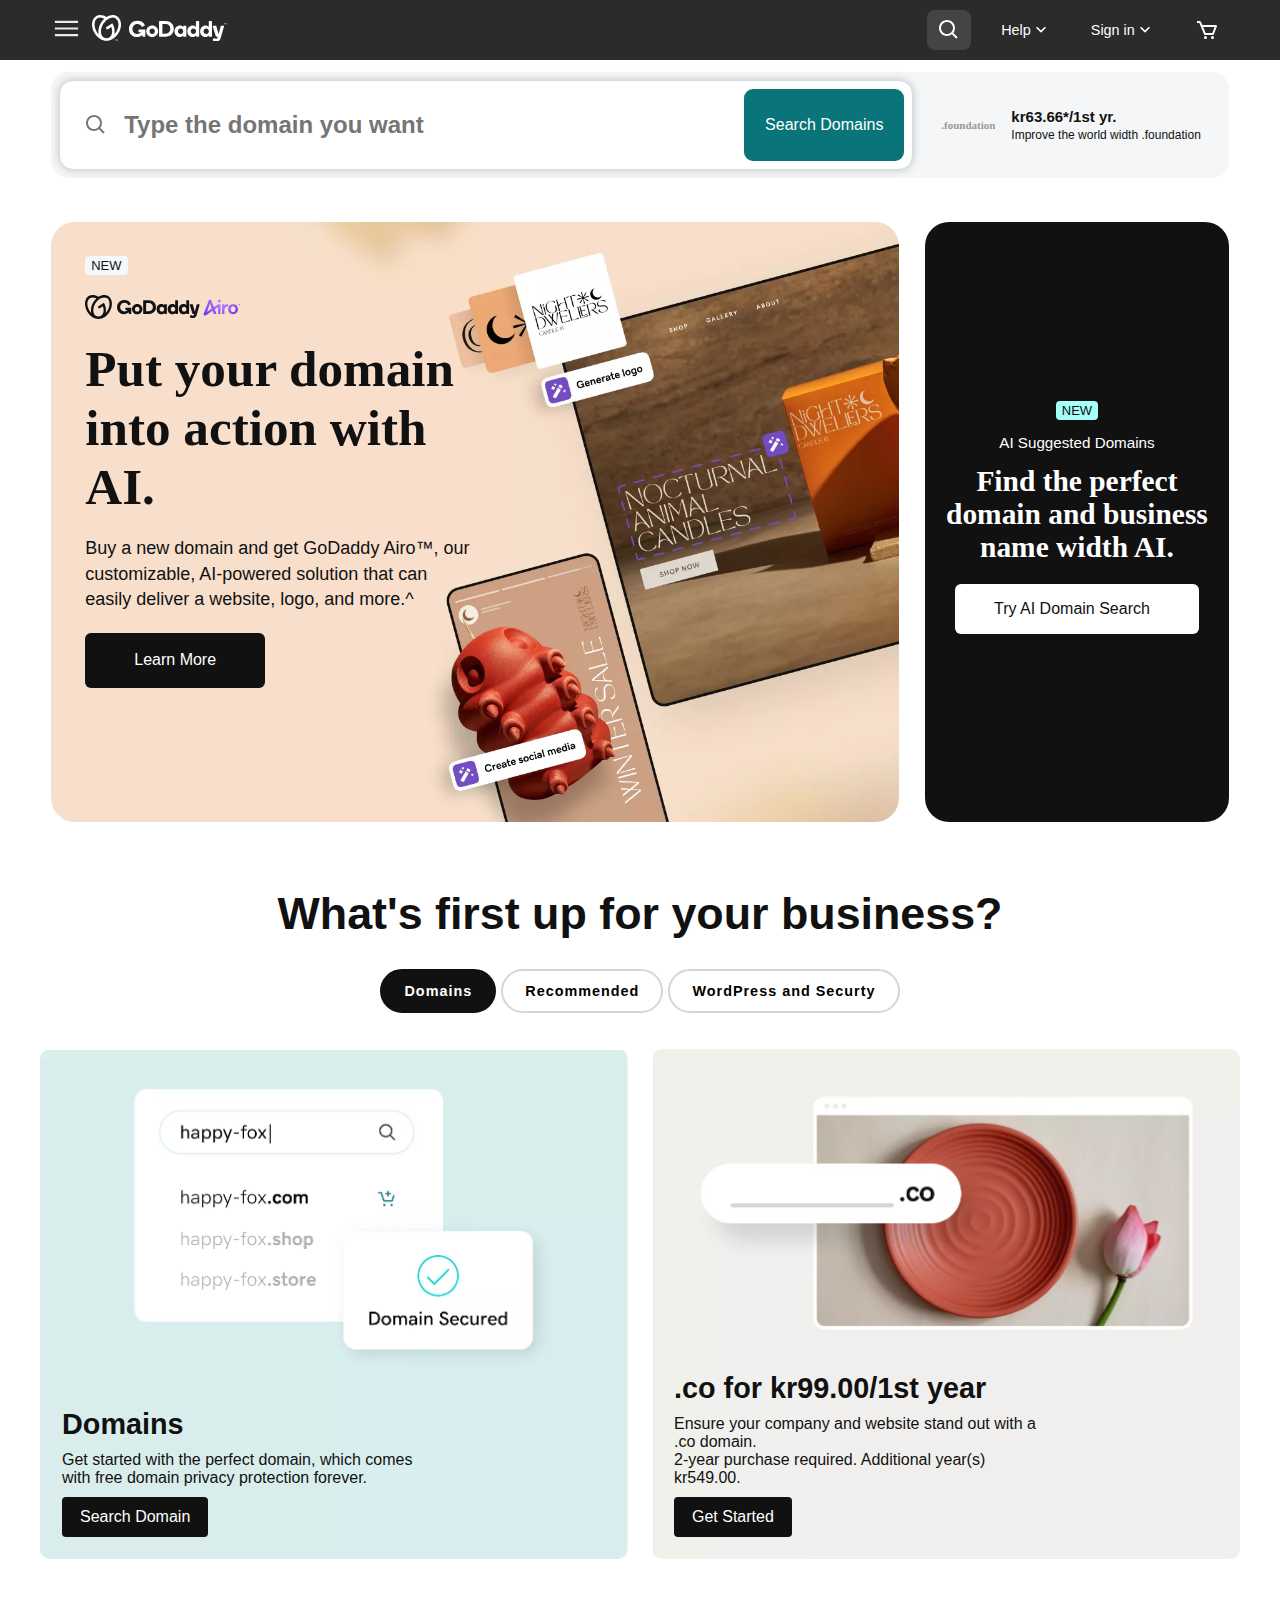
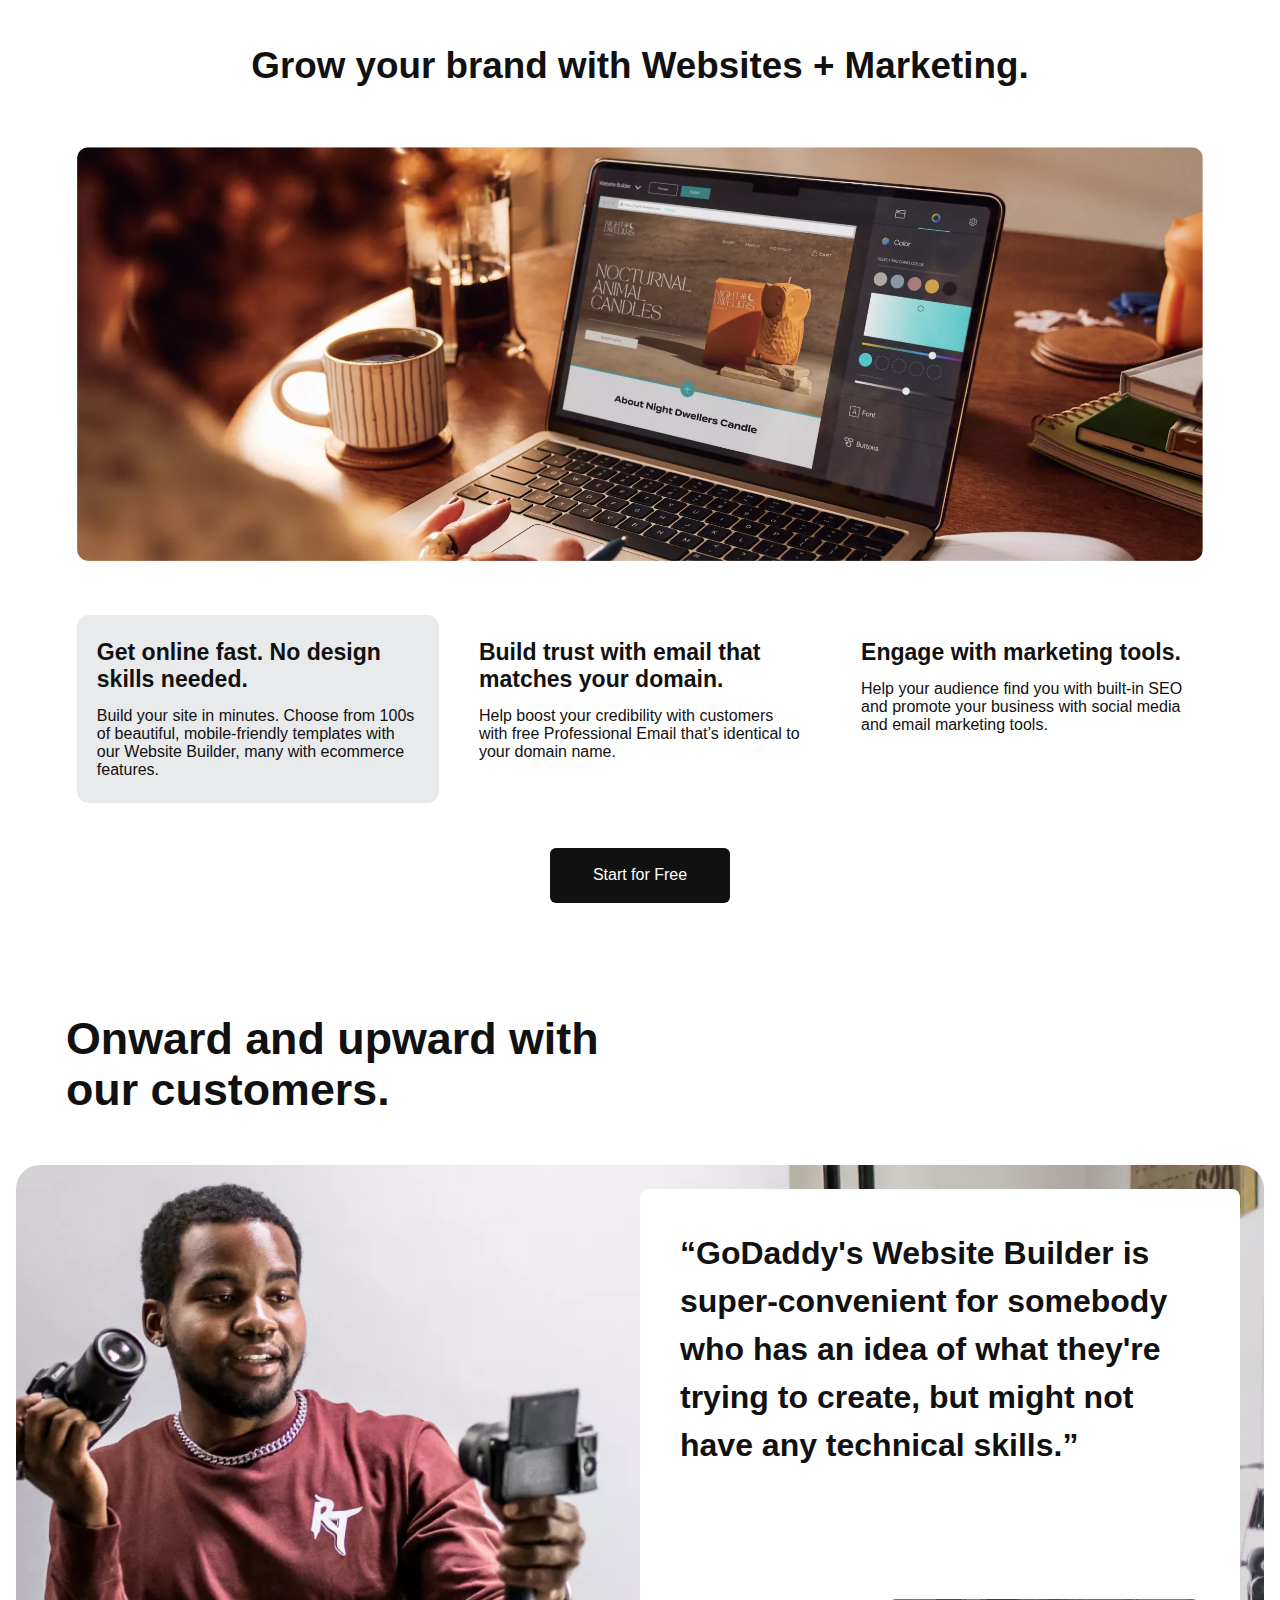
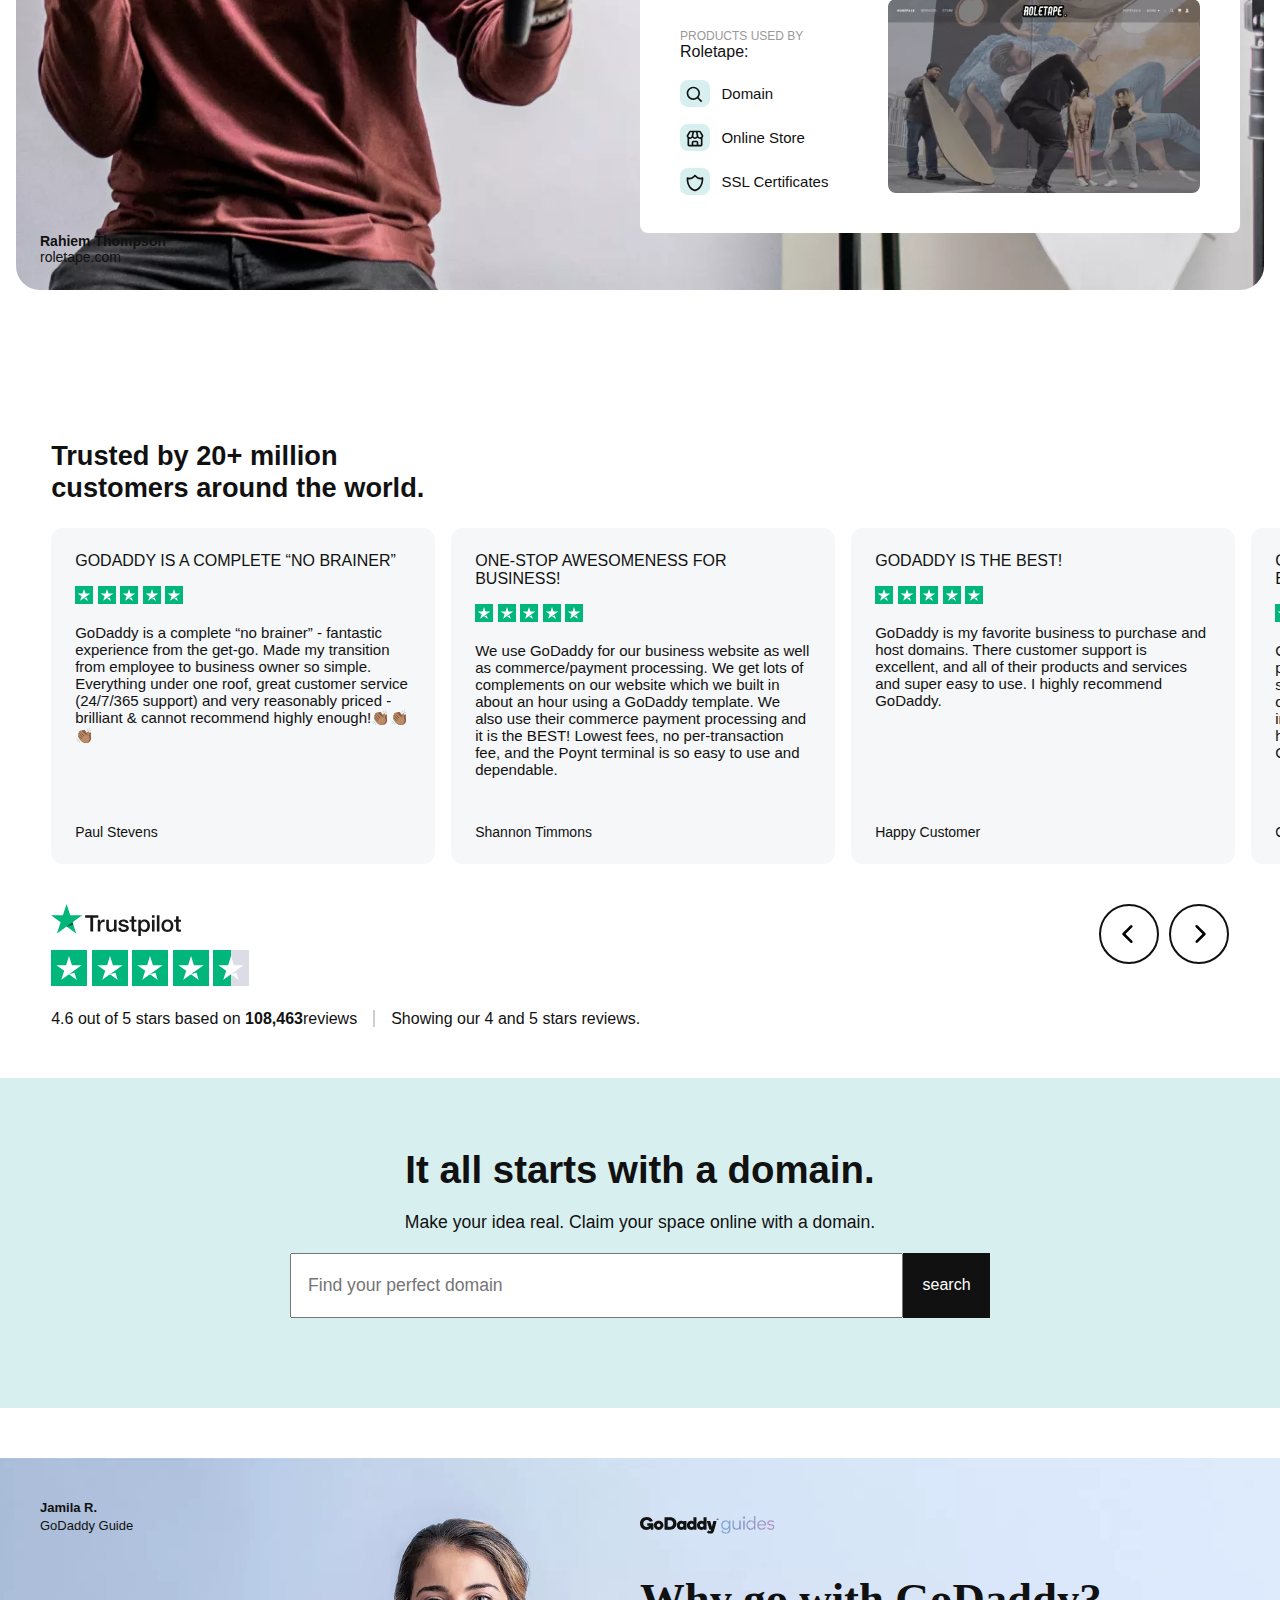
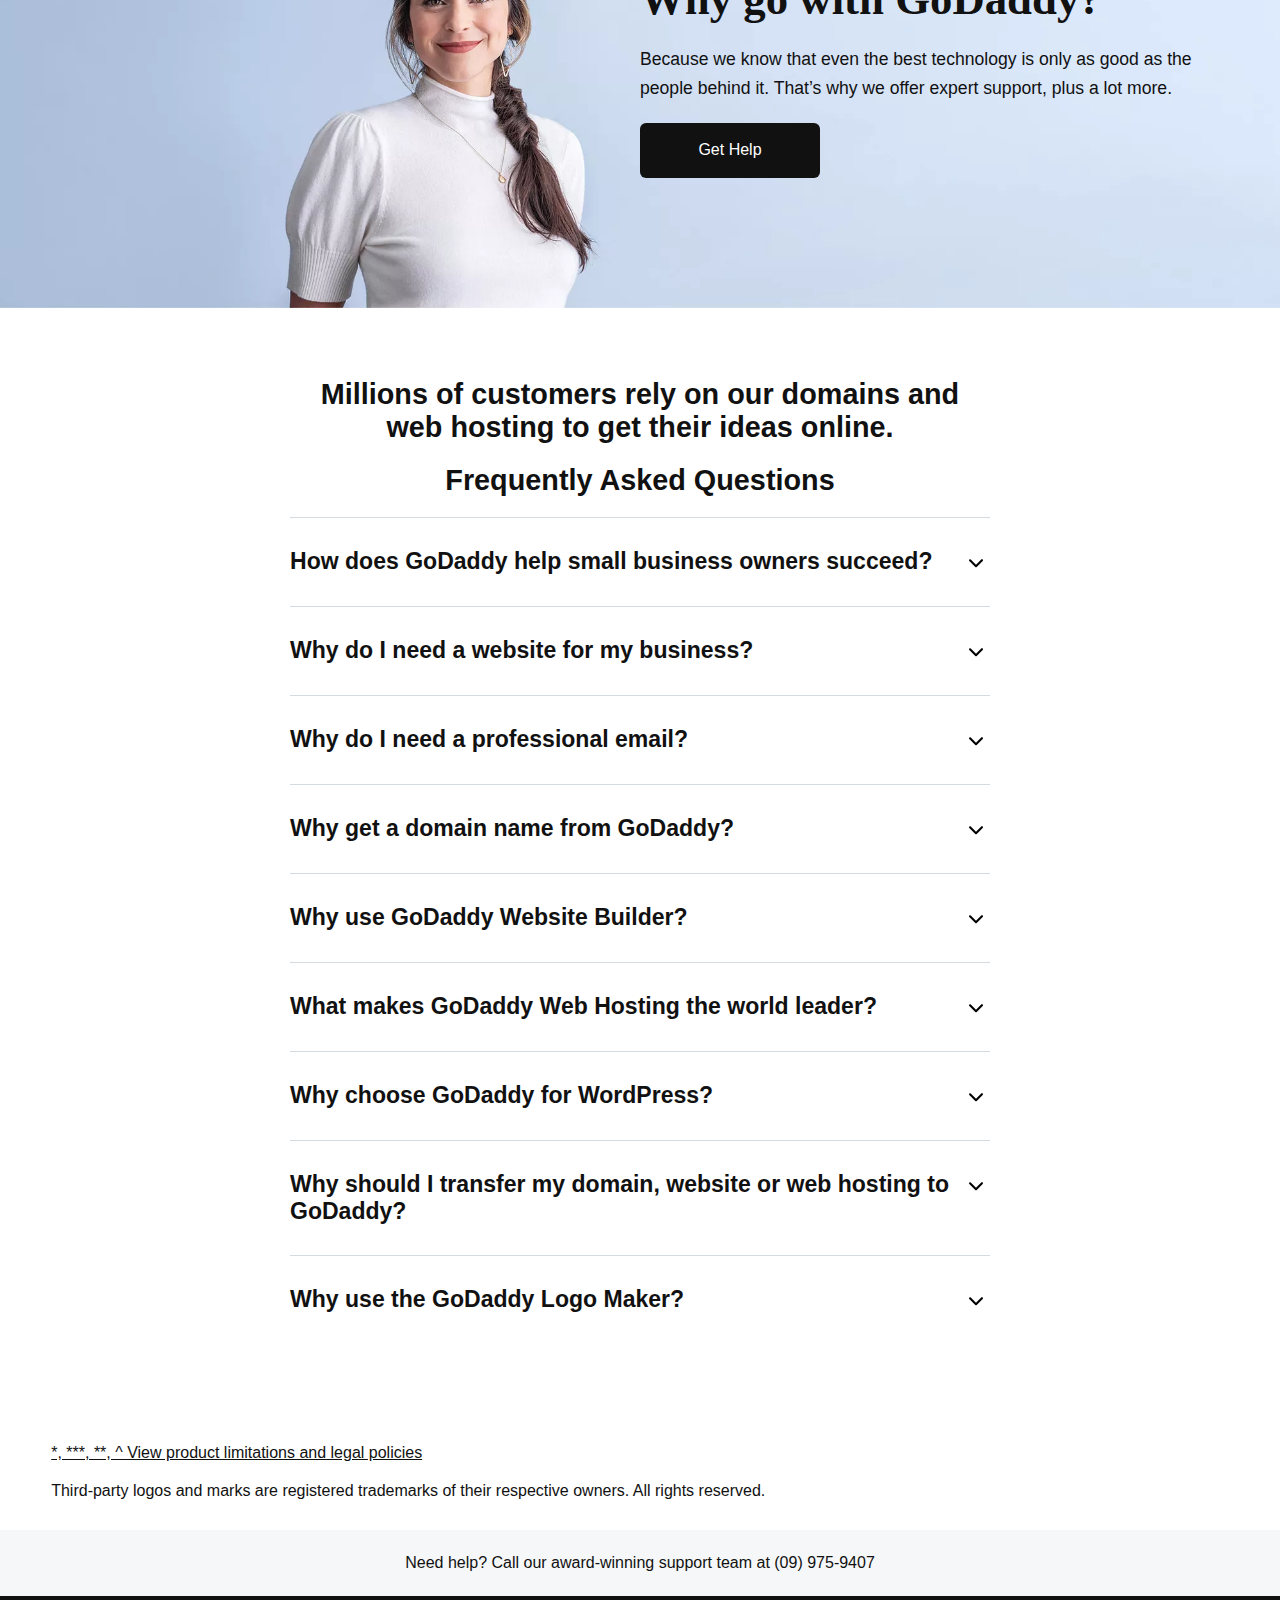
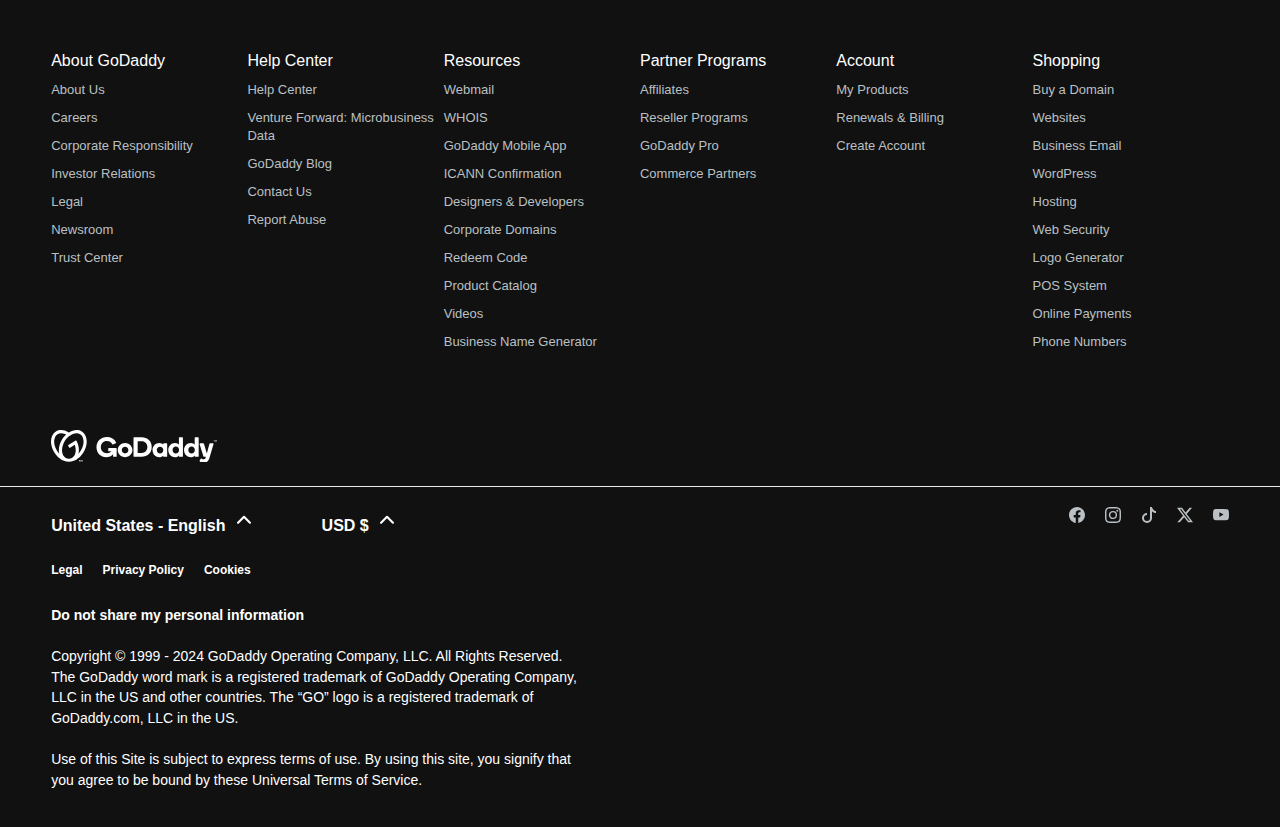
==== commit 1dfbb5a0: "modify first page" ====
--- a/index.html
+++ b/index.html
@@ -14,8 +14,8 @@
       <div class="sfp__header">
         <form class="sfp__form">
           <svg class="icon-search-sfp" xmlns="http://www.w3.org/2000/svg" width="28" height="28" viewBox="0 0 24 24" fill="#444444"><path d="M10 18a7.952 7.952 0 0 0 4.897-1.688l4.396 4.396 1.414-1.414-4.396-4.396A7.952 7.952 0 0 0 18 10c0-4.411-3.589-8-8-8s-8 3.589-8 8 3.589 8 8 8zm0-14c3.309 0 6 2.691 6 6s-2.691 6-6 6-6-2.691-6-6 2.691-6 6-6z"></path></svg>
-          <input class="sfp__form--input" type="text" placeholder="Search for GoDaddy products">
-          <button class="sfp__form--button" type="submit"><svg xmlns="http://www.w3.org/2000/svg" width="24" height="24" viewBox="0 0 24 24" fill="#ffffff"><path d="M10 18a7.952 7.952 0 0 0 4.897-1.688l4.396 4.396 1.414-1.414-4.396-4.396A7.952 7.952 0 0 0 18 10c0-4.411-3.589-8-8-8s-8 3.589-8 8 3.589 8 8 8zm0-14c3.309 0 6 2.691 6 6s-2.691 6-6 6-6-2.691-6-6 2.691-6 6-6z"></path></svg></button>
+          <input class="sfp__form--input js-sfp-input" type="text" placeholder="Search for GoDaddy products">
+          <button class="sfp__form--button js-sfp-button" type="submit"><svg xmlns="http://www.w3.org/2000/svg" width="24" height="24" viewBox="0 0 24 24" fill="#ffffff"><path d="M10 18a7.952 7.952 0 0 0 4.897-1.688l4.396 4.396 1.414-1.414-4.396-4.396A7.952 7.952 0 0 0 18 10c0-4.411-3.589-8-8-8s-8 3.589-8 8 3.589 8 8 8zm0-14c3.309 0 6 2.691 6 6s-2.691 6-6 6-6-2.691-6-6 2.691-6 6-6z"></path></svg></button>
         </form>
         <button id="js-close-search" class="button-close-sfp"><svg xmlns="http://www.w3.org/2000/svg" viewBox="0 0 24 24" stroke-width="1.5" stroke="currentColor"><path stroke-linecap="round" stroke-linejoin="round" d="M6 18 18 6M6 6l12 12" /></svg></button>
       </div>
@@ -44,52 +44,7 @@
     </div>
   </div>
   <header>
-    <div class="sidebar__blur--background" id="js-sidebar__background">
-      <div class="sidebar--container">
-        <nav class="sidebar">
-          <button id="sidebar__logo">
-            <svg xmlns="http://www.w3.org/2000/svg" class="logo-mark-black" viewBox="0 0 166 32">
-              <path class="mobile desktop" d="M30.824 1.453c-3.713-2.316-8.603-1.77-12.963.972-4.347-2.74-9.239-3.288-12.948-.972C-.955 5.12-1.667 14.564 3.32 22.546c3.677 5.887 9.428 9.335 14.548 9.271 5.119.064 10.87-3.384 14.547-9.27C37.4 14.563 36.692 5.12 30.824 1.452zM6.02 20.863a19.112 19.112 0 01-2.303-5.273 15.067 15.067 0 01-.5-4.97C3.44 7.673 4.64 5.375 6.598 4.15c1.957-1.224 4.544-1.295 7.299-.203.419.169.829.358 1.228.568a22.496 22.496 0 00-3.956 4.754C8.14 14.116 7.215 19.511 8.272 23.81a19.723 19.723 0 01-2.253-2.947zm26.003-5.273a19.158 19.158 0 01-2.302 5.272 19.733 19.733 0 01-2.254 2.954c.946-3.855.303-8.576-2.014-13.005a.583.583 0 00-.837-.228l-7.225 4.515a.59.59 0 00-.188.813l1.06 1.695a.59.59 0 00.814.188l4.683-2.925c.151.454.303.901.416 1.363.442 1.617.611 3.297.5 4.97-.223 2.95-1.424 5.247-3.38 6.471a6.607 6.607 0 01-3.35.97h-.15a6.599 6.599 0 01-3.35-.97c-1.958-1.224-3.159-3.521-3.381-6.472-.11-1.672.058-3.352.5-4.969a19.671 19.671 0 016.03-9.65 15.108 15.108 0 014.241-2.629c2.748-1.092 5.34-1.02 7.298.203 1.958 1.224 3.157 3.522 3.38 6.47a15.105 15.105 0 01-.49 4.964z"></path>
-              <path class="desktop" d="M74.065 12.892c-4.06 0-7.34 3.169-7.34 7.2 0 4.004 3.28 7.121 7.34 7.121 4.086 0 7.366-3.112 7.366-7.12 0-4.03-3.275-7.2-7.366-7.2zm0 10.557c-1.871 0-3.295-1.513-3.295-3.384s1.424-3.407 3.295-3.407c1.898 0 3.322 1.54 3.322 3.412 0 1.87-1.424 3.385-3.322 3.385v-.006zM90.583 7.362h-7.468a.6.6 0 00-.61.612v18.208a.605.605 0 00.61.648h7.468c5.977 0 10.13-3.975 10.13-9.758 0-5.818-4.153-9.71-10.13-9.71zm.177 15.622h-4.087V11.198h4.087c3.308 0 5.588 2.474 5.588 5.866 0 3.336-2.28 5.92-5.588 5.92zm24.82-9.7h-2.809a.633.633 0 00-.582.612v.833c-.64-1.057-2.085-1.835-3.884-1.835-3.503 0-6.783 2.751-6.783 7.145 0 4.37 3.251 7.171 6.755 7.171 1.806 0 3.28-.777 3.92-1.834v.861a.587.587 0 00.582.585h2.808a.571.571 0 00.584-.585V13.896a.594.594 0 00-.592-.612zm-6.533 10.196c-1.86 0-3.256-1.43-3.256-3.412s1.397-3.41 3.256-3.41c1.86 0 3.257 1.426 3.257 3.408 0 1.983-1.395 3.412-3.257 3.412v.002zm22.294-16.118h-2.808a.592.592 0 00-.61.584v6.728c-.648-1.002-2.114-1.78-3.948-1.78-3.476 0-6.7 2.751-6.7 7.145 0 4.37 3.252 7.171 6.755 7.171 1.806 0 3.17-.777 3.92-1.834v.861c0 .322.261.583.583.585h2.808a.57.57 0 00.584-.585V7.95a.57.57 0 00-.584-.588zm-6.532 16.152c-1.852 0-3.237-1.444-3.237-3.448 0-2.003 1.39-3.447 3.237-3.447 1.846 0 3.237 1.444 3.237 3.447 0 2.004-1.384 3.448-3.237 3.448zm22.29-16.152h-2.803a.594.594 0 00-.612.584v6.728c-.64-1.002-2.114-1.78-3.947-1.78-3.477 0-6.7 2.751-6.7 7.145 0 4.37 3.253 7.171 6.755 7.171 1.807 0 3.168-.777 3.92-1.834v.861a.587.587 0 00.584.585h2.803a.568.568 0 00.582-.585V7.95a.568.568 0 00-.582-.588zm-6.532 16.152c-1.853 0-3.237-1.444-3.237-3.448 0-2.003 1.39-3.447 3.237-3.447 1.846 0 3.237 1.444 3.237 3.447 0 2.004-1.38 3.448-3.232 3.448h-.005zm21.906-9.283l-4.19 14.37c-.809 2.556-2.613 4.086-5.421 4.086-1.277 0-2.44-.261-3.35-.782-.531-.303-.971-.58-.971-1.023 0-.275.089-.417.25-.675l.832-1.246c.235-.348.408-.461.66-.461a.96.96 0 01.554.192c.523.339 1.008.63 1.748.63.864 0 1.524-.277 1.88-1.306l.36-1.193h-1.696c-.418 0-.648-.249-.751-.584l-3.75-12.008c-.14-.473-.011-.946.683-.946h2.954c.36 0 .613.123.771.64l2.77 9.67 2.589-9.67c.082-.334.306-.64.75-.64h2.802c.552-.001.719.387.526.946zm-96.806 4.274v7.676a.625.625 0 01-.635.634h-2.317a.623.623 0 01-.634-.634v-2.015c-1.472 1.858-4.03 3.028-6.924 3.028-5.434 0-9.681-4.088-9.681-9.908 0-6.048 4.585-10.217 10.377-10.217 4.276 0 7.694 1.839 9.212 5.537a.843.843 0 01.07.309c0 .175-.116.307-.486.435l-2.706 1.042a.694.694 0 01-.511.009.783.783 0 01-.324-.371c-.971-1.847-2.7-3.1-5.36-3.1-3.45 0-5.922 2.694-5.922 6.188 0 3.387 2.104 6.172 6.02 6.172 2.06 0 3.703-.97 4.469-2.037H57.87a.625.625 0 01-.634-.635v-2.086a.625.625 0 01.634-.634h7.161a.604.604 0 01.635.607z"></path>
-              <path class="desktop" d="M162.55 10.442v-.186c0-.013.004-.026.012-.036a.052.052 0 01.034-.013h1.183c.013 0 .025.005.034.013.009.01.013.023.013.036v.186a.052.052 0 01-.013.034.047.047 0 01-.034.013h-.432v1.167a.05.05 0 01-.048.048h-.224a.044.044 0 01-.032-.014.047.047 0 01-.015-.034v-1.167h-.432a.044.044 0 01-.047-.047zm2.068-.193l.323.75.324-.75a.066.066 0 01.026-.032.087.087 0 01.044-.01h.375a.044.044 0 01.047.046v1.404a.044.044 0 01-.045.047h-.21a.047.047 0 01-.035-.013.042.042 0 01-.013-.034v-1.06l-.348.77a.084.084 0 01-.026.038.08.08 0 01-.043.01h-.172a.078.078 0 01-.042-.01.073.073 0 01-.026-.037l-.346-.77v1.06a.052.052 0 01-.013.033.052.052 0 01-.032.013h-.216a.042.042 0 01-.03-.013.042.042 0 01-.013-.034v-1.404a.044.044 0 01.047-.046h.364c.014 0 .029.003.042.01.009.009.015.02.018.032z"></path>
-              <path class="mobile" d="M27.889 30.386v-.21c0-.015.005-.03.015-.04a.048.048 0 01.038-.015h1.342c.014-.001.028.004.038.015.01.01.016.025.015.04v.21a.051.051 0 01-.015.04.048.048 0 01-.038.014h-.49v1.322a.05.05 0 01-.017.04.051.051 0 01-.038.017h-.253a.055.055 0 01-.038-.017.06.06 0 01-.015-.04V30.44h-.49a.048.048 0 01-.039-.015.051.051 0 01-.015-.04zm2.345-.217l.374.848.375-.848a.073.073 0 01.03-.036.08.08 0 01.05-.012h.4a.051.051 0 01.053.053v1.592a.056.056 0 01-.013.037.05.05 0 01-.037.016h-.24a.055.055 0 01-.038-.016.056.056 0 01-.015-.037v-1.203l-.393.874a.09.09 0 01-.03.04.086.086 0 01-.05.013h-.194a.085.085 0 01-.048-.012.09.09 0 01-.03-.041l-.393-.874v1.203a.05.05 0 01-.015.037.053.053 0 01-.036.016h-.243a.05.05 0 01-.036-.016.056.056 0 01-.015-.037v-1.592a.05.05 0 01.017-.038.047.047 0 01.036-.015h.413a.083.083 0 01.049.012.071.071 0 01.029.036z"></path>
-            </svg>
-          </button>
-          <button class="sidebar__items">Domains<svg xmlns="http://www.w3.org/2000/svg" viewBox="0 0 24 24" width="512" height="512"><path d="M23.12,9.91,19.25,6a1,1,0,0,0-1.42,0h0a1,1,0,0,0,0,1.41L21.39,11H1a1,1,0,0,0-1,1H0a1,1,0,0,0,1,1H21.45l-3.62,3.61a1,1,0,0,0,0,1.42h0a1,1,0,0,0,1.42,0l3.87-3.88A3,3,0,0,0,23.12,9.91Z"/></svg></button>
-          <button class="sidebar__items">Website<svg xmlns="http://www.w3.org/2000/svg" viewBox="0 0 24 24" width="512" height="512"><path d="M23.12,9.91,19.25,6a1,1,0,0,0-1.42,0h0a1,1,0,0,0,0,1.41L21.39,11H1a1,1,0,0,0-1,1H0a1,1,0,0,0,1,1H21.45l-3.62,3.61a1,1,0,0,0,0,1.42h0a1,1,0,0,0,1.42,0l3.87-3.88A3,3,0,0,0,23.12,9.91Z"/></svg></button>
-          <button class="sidebar__items">Email</button>
-          <button class="sidebar__items">Hostin and Security<svg xmlns="http://www.w3.org/2000/svg" viewBox="0 0 24 24" width="512" height="512"><path d="M23.12,9.91,19.25,6a1,1,0,0,0-1.42,0h0a1,1,0,0,0,0,1.41L21.39,11H1a1,1,0,0,0-1,1H0a1,1,0,0,0,1,1H21.45l-3.62,3.61a1,1,0,0,0,0,1.42h0a1,1,0,0,0,1.42,0l3.87-3.88A3,3,0,0,0,23.12,9.91Z"/></svg></button>
-          <button class="sidebar__items">Commerce<svg xmlns="http://www.w3.org/2000/svg" viewBox="0 0 24 24" width="512" height="512"><path d="M23.12,9.91,19.25,6a1,1,0,0,0-1.42,0h0a1,1,0,0,0,0,1.41L21.39,11H1a1,1,0,0,0-1,1H0a1,1,0,0,0,1,1H21.45l-3.62,3.61a1,1,0,0,0,0,1.42h0a1,1,0,0,0,1.42,0l3.87-3.88A3,3,0,0,0,23.12,9.91Z"/></svg></button>
-          <button id="tm" class="sidebar__items">GoDaddy Airo<sup>TM</sup></button>
-          <button class="sidebar__items">Pricing</button>
-          <div class="sidebar__bottom">
-            <a href="">
-              <svg xmlns="http://www.w3.org/2000/svg" width="24" height="24" viewBox="0 0 24 24" style="fill: rgb(0, 0, 0);">
-                <path d="M12 6a3.939 3.939 0 0 0-3.934 3.934h2C10.066 8.867 10.934 8 12 8s1.934.867 1.934 1.934c0 .598-.481 1.032-1.216 1.626a9.208 9.208 0 0 0-.691.599c-.998.997-1.027 2.056-1.027 2.174V15h2l-.001-.633c.001-.016.033-.386.441-.793.15-.15.339-.3.535-.458.779-.631 1.958-1.584 1.958-3.182A3.937 3.937 0 0 0 12 6zm-1 10h2v2h-2z"></path>
-                <path d="M12 2C6.486 2 2 6.486 2 12s4.486 10 10 10 10-4.486 10-10S17.514 2 12 2zm0 18c-4.411 0-8-3.589-8-8s3.589-8 8-8 8 3.589 8 8-3.589 8-8 8z"></path>
-              </svg>Help Center
-            </a>
-            <a href="">
-              <svg xmlns="http://www.w3.org/2000/svg" width="24" height="24" viewBox="0 0 24 24" style="fill: rgb(0, 0, 0);">
-                <path d="M12 2a5 5 0 1 0 5 5 5 5 0 0 0-5-5zm0 8a3 3 0 1 1 3-3 3 3 0 0 1-3 3zm9 11v-1a7 7 0 0 0-7-7h-4a7 7 0 0 0-7 7v1h2v-1a5 5 0 0 1 5-5h4a5 5 0 0 1 5 5v1z"></path>
-              </svg>Account
-            </a>
-            <a href="">
-              <svg xmlns="http://www.w3.org/2000/svg" width="24" height="24" viewBox="0 0 24 24" style="fill: rgb(0, 0, 0);">
-                <path d="M21.822 7.431A1 1 0 0 0 21 7H7.333L6.179 4.23A1.994 1.994 0 0 0 4.333 3H2v2h2.333l4.744 11.385A1 1 0 0 0 10 17h8c.417 0 .79-.259.937-.648l3-8a1 1 0 0 0-.115-.921zM17.307 15h-6.64l-2.5-6h11.39l-2.25 6z"></path>
-                <circle cx="10.5" cy="19.5" r="1.5"></circle>
-                <circle cx="17.5" cy="19.5" r="1.5"></circle>
-              </svg>Basket
-            </a>
-          </div>
-        </nav>
-        <button class="sidebar__button--hide" id="js-sidebar-hide">
-          <svg xmlns="http://www.w3.org/2000/svg" width="24" height="24" viewBox="0 0 24 24" style="fill: rgb(255, 255, 255);">
-            <path d="m16.192 6.344-4.243 4.242-4.242-4.242-1.414 1.414L10.535 12l-4.242 4.242 1.414 1.414 4.242-4.242 4.243 4.242 1.414-1.414L13.364 12l4.242-4.242z"></path>
-          </svg>
-        </button>
-      </div>
-    </div>
+
 
     <div class="left--header">
       <button class="sidebar__button--open">
@@ -105,24 +60,247 @@
           <path class="mobile" d="M27.889 30.386v-.21c0-.015.005-.03.015-.04a.048.048 0 01.038-.015h1.342c.014-.001.028.004.038.015.01.01.016.025.015.04v.21a.051.051 0 01-.015.04.048.048 0 01-.038.014h-.49v1.322a.05.05 0 01-.017.04.051.051 0 01-.038.017h-.253a.055.055 0 01-.038-.017.06.06 0 01-.015-.04V30.44h-.49a.048.048 0 01-.039-.015.051.051 0 01-.015-.04zm2.345-.217l.374.848.375-.848a.073.073 0 01.03-.036.08.08 0 01.05-.012h.4a.051.051 0 01.053.053v1.592a.056.056 0 01-.013.037.05.05 0 01-.037.016h-.24a.055.055 0 01-.038-.016.056.056 0 01-.015-.037v-1.203l-.393.874a.09.09 0 01-.03.04.086.086 0 01-.05.013h-.194a.085.085 0 01-.048-.012.09.09 0 01-.03-.041l-.393-.874v1.203a.05.05 0 01-.015.037.053.053 0 01-.036.016h-.243a.05.05 0 01-.036-.016.056.056 0 01-.015-.037v-1.592a.05.05 0 01.017-.038.047.047 0 01.036-.015h.413a.083.083 0 01.049.012.071.071 0 01.029.036z"></path>
         </svg>
       </a>
-      <nav id="header__navigation">
-        <button>Domains<svg xmlns="http://www.w3.org/2000/svg" height="20px" viewBox="0 -960 960 960" width="20px" fill="#c2c2c2"><path d="M480-345 240-585l56-56 184 183 184-183 56 56-240 240Z"/></svg></button>
-        <button>Website and Hosting<svg xmlns="http://www.w3.org/2000/svg" height="20px" viewBox="0 -960 960 960" width="20px" fill="#c2c2c2"><path d="M480-345 240-585l56-56 184 183 184-183 56 56-240 240Z"/></svg></button>
-        <button>Email</button>
-        <button>Security<svg xmlns="http://www.w3.org/2000/svg" height="20px" viewBox="0 -960 960 960" width="20px" fill="#c2c2c2"><path d="M480-345 240-585l56-56 184 183 184-183 56 56-240 240Z"/></svg></button>
-        <button>Marketing<svg xmlns="http://www.w3.org/2000/svg" height="20px" viewBox="0 -960 960 960" width="20px" fill="#c2c2c2"><path d="M480-345 240-585l56-56 184 183 184-183 56 56-240 240Z"/></svg></button>
-        <button>Pricing</button>
-      </nav>
+
+      <div class="sidebar__blur--background" id="js-sidebar__background">
+        <div class="sidebar--container">
+          <nav class="sidebar">
+            <button id="sidebar__logo">
+              <svg xmlns="http://www.w3.org/2000/svg" class="logo-mark-black" viewBox="0 0 166 32">
+                <path class="mobile desktop" d="M30.824 1.453c-3.713-2.316-8.603-1.77-12.963.972-4.347-2.74-9.239-3.288-12.948-.972C-.955 5.12-1.667 14.564 3.32 22.546c3.677 5.887 9.428 9.335 14.548 9.271 5.119.064 10.87-3.384 14.547-9.27C37.4 14.563 36.692 5.12 30.824 1.452zM6.02 20.863a19.112 19.112 0 01-2.303-5.273 15.067 15.067 0 01-.5-4.97C3.44 7.673 4.64 5.375 6.598 4.15c1.957-1.224 4.544-1.295 7.299-.203.419.169.829.358 1.228.568a22.496 22.496 0 00-3.956 4.754C8.14 14.116 7.215 19.511 8.272 23.81a19.723 19.723 0 01-2.253-2.947zm26.003-5.273a19.158 19.158 0 01-2.302 5.272 19.733 19.733 0 01-2.254 2.954c.946-3.855.303-8.576-2.014-13.005a.583.583 0 00-.837-.228l-7.225 4.515a.59.59 0 00-.188.813l1.06 1.695a.59.59 0 00.814.188l4.683-2.925c.151.454.303.901.416 1.363.442 1.617.611 3.297.5 4.97-.223 2.95-1.424 5.247-3.38 6.471a6.607 6.607 0 01-3.35.97h-.15a6.599 6.599 0 01-3.35-.97c-1.958-1.224-3.159-3.521-3.381-6.472-.11-1.672.058-3.352.5-4.969a19.671 19.671 0 016.03-9.65 15.108 15.108 0 014.241-2.629c2.748-1.092 5.34-1.02 7.298.203 1.958 1.224 3.157 3.522 3.38 6.47a15.105 15.105 0 01-.49 4.964z"></path>
+                <path class="desktop" d="M74.065 12.892c-4.06 0-7.34 3.169-7.34 7.2 0 4.004 3.28 7.121 7.34 7.121 4.086 0 7.366-3.112 7.366-7.12 0-4.03-3.275-7.2-7.366-7.2zm0 10.557c-1.871 0-3.295-1.513-3.295-3.384s1.424-3.407 3.295-3.407c1.898 0 3.322 1.54 3.322 3.412 0 1.87-1.424 3.385-3.322 3.385v-.006zM90.583 7.362h-7.468a.6.6 0 00-.61.612v18.208a.605.605 0 00.61.648h7.468c5.977 0 10.13-3.975 10.13-9.758 0-5.818-4.153-9.71-10.13-9.71zm.177 15.622h-4.087V11.198h4.087c3.308 0 5.588 2.474 5.588 5.866 0 3.336-2.28 5.92-5.588 5.92zm24.82-9.7h-2.809a.633.633 0 00-.582.612v.833c-.64-1.057-2.085-1.835-3.884-1.835-3.503 0-6.783 2.751-6.783 7.145 0 4.37 3.251 7.171 6.755 7.171 1.806 0 3.28-.777 3.92-1.834v.861a.587.587 0 00.582.585h2.808a.571.571 0 00.584-.585V13.896a.594.594 0 00-.592-.612zm-6.533 10.196c-1.86 0-3.256-1.43-3.256-3.412s1.397-3.41 3.256-3.41c1.86 0 3.257 1.426 3.257 3.408 0 1.983-1.395 3.412-3.257 3.412v.002zm22.294-16.118h-2.808a.592.592 0 00-.61.584v6.728c-.648-1.002-2.114-1.78-3.948-1.78-3.476 0-6.7 2.751-6.7 7.145 0 4.37 3.252 7.171 6.755 7.171 1.806 0 3.17-.777 3.92-1.834v.861c0 .322.261.583.583.585h2.808a.57.57 0 00.584-.585V7.95a.57.57 0 00-.584-.588zm-6.532 16.152c-1.852 0-3.237-1.444-3.237-3.448 0-2.003 1.39-3.447 3.237-3.447 1.846 0 3.237 1.444 3.237 3.447 0 2.004-1.384 3.448-3.237 3.448zm22.29-16.152h-2.803a.594.594 0 00-.612.584v6.728c-.64-1.002-2.114-1.78-3.947-1.78-3.477 0-6.7 2.751-6.7 7.145 0 4.37 3.253 7.171 6.755 7.171 1.807 0 3.168-.777 3.92-1.834v.861a.587.587 0 00.584.585h2.803a.568.568 0 00.582-.585V7.95a.568.568 0 00-.582-.588zm-6.532 16.152c-1.853 0-3.237-1.444-3.237-3.448 0-2.003 1.39-3.447 3.237-3.447 1.846 0 3.237 1.444 3.237 3.447 0 2.004-1.38 3.448-3.232 3.448h-.005zm21.906-9.283l-4.19 14.37c-.809 2.556-2.613 4.086-5.421 4.086-1.277 0-2.44-.261-3.35-.782-.531-.303-.971-.58-.971-1.023 0-.275.089-.417.25-.675l.832-1.246c.235-.348.408-.461.66-.461a.96.96 0 01.554.192c.523.339 1.008.63 1.748.63.864 0 1.524-.277 1.88-1.306l.36-1.193h-1.696c-.418 0-.648-.249-.751-.584l-3.75-12.008c-.14-.473-.011-.946.683-.946h2.954c.36 0 .613.123.771.64l2.77 9.67 2.589-9.67c.082-.334.306-.64.75-.64h2.802c.552-.001.719.387.526.946zm-96.806 4.274v7.676a.625.625 0 01-.635.634h-2.317a.623.623 0 01-.634-.634v-2.015c-1.472 1.858-4.03 3.028-6.924 3.028-5.434 0-9.681-4.088-9.681-9.908 0-6.048 4.585-10.217 10.377-10.217 4.276 0 7.694 1.839 9.212 5.537a.843.843 0 01.07.309c0 .175-.116.307-.486.435l-2.706 1.042a.694.694 0 01-.511.009.783.783 0 01-.324-.371c-.971-1.847-2.7-3.1-5.36-3.1-3.45 0-5.922 2.694-5.922 6.188 0 3.387 2.104 6.172 6.02 6.172 2.06 0 3.703-.97 4.469-2.037H57.87a.625.625 0 01-.634-.635v-2.086a.625.625 0 01.634-.634h7.161a.604.604 0 01.635.607z"></path>
+                <path class="desktop" d="M162.55 10.442v-.186c0-.013.004-.026.012-.036a.052.052 0 01.034-.013h1.183c.013 0 .025.005.034.013.009.01.013.023.013.036v.186a.052.052 0 01-.013.034.047.047 0 01-.034.013h-.432v1.167a.05.05 0 01-.048.048h-.224a.044.044 0 01-.032-.014.047.047 0 01-.015-.034v-1.167h-.432a.044.044 0 01-.047-.047zm2.068-.193l.323.75.324-.75a.066.066 0 01.026-.032.087.087 0 01.044-.01h.375a.044.044 0 01.047.046v1.404a.044.044 0 01-.045.047h-.21a.047.047 0 01-.035-.013.042.042 0 01-.013-.034v-1.06l-.348.77a.084.084 0 01-.026.038.08.08 0 01-.043.01h-.172a.078.078 0 01-.042-.01.073.073 0 01-.026-.037l-.346-.77v1.06a.052.052 0 01-.013.033.052.052 0 01-.032.013h-.216a.042.042 0 01-.03-.013.042.042 0 01-.013-.034v-1.404a.044.044 0 01.047-.046h.364c.014 0 .029.003.042.01.009.009.015.02.018.032z"></path>
+                <path class="mobile" d="M27.889 30.386v-.21c0-.015.005-.03.015-.04a.048.048 0 01.038-.015h1.342c.014-.001.028.004.038.015.01.01.016.025.015.04v.21a.051.051 0 01-.015.04.048.048 0 01-.038.014h-.49v1.322a.05.05 0 01-.017.04.051.051 0 01-.038.017h-.253a.055.055 0 01-.038-.017.06.06 0 01-.015-.04V30.44h-.49a.048.048 0 01-.039-.015.051.051 0 01-.015-.04zm2.345-.217l.374.848.375-.848a.073.073 0 01.03-.036.08.08 0 01.05-.012h.4a.051.051 0 01.053.053v1.592a.056.056 0 01-.013.037.05.05 0 01-.037.016h-.24a.055.055 0 01-.038-.016.056.056 0 01-.015-.037v-1.203l-.393.874a.09.09 0 01-.03.04.086.086 0 01-.05.013h-.194a.085.085 0 01-.048-.012.09.09 0 01-.03-.041l-.393-.874v1.203a.05.05 0 01-.015.037.053.053 0 01-.036.016h-.243a.05.05 0 01-.036-.016.056.056 0 01-.015-.037v-1.592a.05.05 0 01.017-.038.047.047 0 01.036-.015h.413a.083.083 0 01.049.012.071.071 0 01.029.036z"></path>
+              </svg>
+            </button>
+            <button class="sidebar__items js-button-meganavs hover-effect">Domains<svg class="sidebar-svg-m" xmlns="http://www.w3.org/2000/svg" viewBox="0 0 24 24"><path d="M23.12,9.91,19.25,6a1,1,0,0,0-1.42,0h0a1,1,0,0,0,0,1.41L21.39,11H1a1,1,0,0,0-1,1H0a1,1,0,0,0,1,1H21.45l-3.62,3.61a1,1,0,0,0,0,1.42h0a1,1,0,0,0,1.42,0l3.87-3.88A3,3,0,0,0,23.12,9.91Z"/></svg><svg class="sidebar-svg-d" xmlns="http://www.w3.org/2000/svg" viewBox="0 0 20 20" fill="currentColor" width="28" height="28"><path fill-rule="evenodd" d="M5.22 8.22a.75.75 0 0 1 1.06 0L10 11.94l3.72-3.72a.75.75 0 1 1 1.06 1.06l-4.25 4.25a.75.75 0 0 1-1.06 0L5.22 9.28a.75.75 0 0 1 0-1.06Z" clip-rule="evenodd"/></svg></button>
+            <button class="sidebar__items js-button-meganavs hover-effect">Website<svg class="sidebar-svg-m" xmlns="http://www.w3.org/2000/svg" viewBox="0 0 24 24"><path d="M23.12,9.91,19.25,6a1,1,0,0,0-1.42,0h0a1,1,0,0,0,0,1.41L21.39,11H1a1,1,0,0,0-1,1H0a1,1,0,0,0,1,1H21.45l-3.62,3.61a1,1,0,0,0,0,1.42h0a1,1,0,0,0,1.42,0l3.87-3.88A3,3,0,0,0,23.12,9.91Z"/></svg><svg class="sidebar-svg-d" xmlns="http://www.w3.org/2000/svg" viewBox="0 0 20 20" fill="currentColor" width="28" height="28"><path fill-rule="evenodd" d="M5.22 8.22a.75.75 0 0 1 1.06 0L10 11.94l3.72-3.72a.75.75 0 1 1 1.06 1.06l-4.25 4.25a.75.75 0 0 1-1.06 0L5.22 9.28a.75.75 0 0 1 0-1.06Z" clip-rule="evenodd" /></svg></button>
+            <button class="sidebar__items hover-effect">Email</button>
+            <button class="sidebar__items js-button-meganavs hover-effect">Hosting and Security<svg class="sidebar-svg-m" xmlns="http://www.w3.org/2000/svg" viewBox="0 0 24 24"><path d="M23.12,9.91,19.25,6a1,1,0,0,0-1.42,0h0a1,1,0,0,0,0,1.41L21.39,11H1a1,1,0,0,0-1,1H0a1,1,0,0,0,1,1H21.45l-3.62,3.61a1,1,0,0,0,0,1.42h0a1,1,0,0,0,1.42,0l3.87-3.88A3,3,0,0,0,23.12,9.91Z"/></svg><svg class="sidebar-svg-d" xmlns="http://www.w3.org/2000/svg" viewBox="0 0 20 20" fill="currentColor" width="28" height="28"><path fill-rule="evenodd" d="M5.22 8.22a.75.75 0 0 1 1.06 0L10 11.94l3.72-3.72a.75.75 0 1 1 1.06 1.06l-4.25 4.25a.75.75 0 0 1-1.06 0L5.22 9.28a.75.75 0 0 1 0-1.06Z" clip-rule="evenodd"/></svg></button>
+            <button class="sidebar__items js-button-meganavs hover-effect">Commerce<svg class="sidebar-svg-m" xmlns="http://www.w3.org/2000/svg" viewBox="0 0 24 24"><path d="M23.12,9.91,19.25,6a1,1,0,0,0-1.42,0h0a1,1,0,0,0,0,1.41L21.39,11H1a1,1,0,0,0-1,1H0a1,1,0,0,0,1,1H21.45l-3.62,3.61a1,1,0,0,0,0,1.42h0a1,1,0,0,0,1.42,0l3.87-3.88A3,3,0,0,0,23.12,9.91Z"/></svg><svg class="sidebar-svg-d" xmlns="http://www.w3.org/2000/svg" viewBox="0 0 20 20" fill="currentColor" width="28" height="28"><path fill-rule="evenodd" d="M5.22 8.22a.75.75 0 0 1 1.06 0L10 11.94l3.72-3.72a.75.75 0 1 1 1.06 1.06l-4.25 4.25a.75.75 0 0 1-1.06 0L5.22 9.28a.75.75 0 0 1 0-1.06Z" clip-rule="evenodd" /></svg></button>
+            <button id="tm" class="sidebar__items hover-effect">GoDaddy Airo<sup>TM</sup></button>
+            <button class="sidebar__items hover-effect">Pricing</button>
+  
+            <div class="sidebar__bottom">
+              <a href="">
+                <svg xmlns="http://www.w3.org/2000/svg" width="24" height="24" viewBox="0 0 24 24" style="fill: rgb(0, 0, 0);">
+                  <path d="M12 6a3.939 3.939 0 0 0-3.934 3.934h2C10.066 8.867 10.934 8 12 8s1.934.867 1.934 1.934c0 .598-.481 1.032-1.216 1.626a9.208 9.208 0 0 0-.691.599c-.998.997-1.027 2.056-1.027 2.174V15h2l-.001-.633c.001-.016.033-.386.441-.793.15-.15.339-.3.535-.458.779-.631 1.958-1.584 1.958-3.182A3.937 3.937 0 0 0 12 6zm-1 10h2v2h-2z"></path>
+                  <path d="M12 2C6.486 2 2 6.486 2 12s4.486 10 10 10 10-4.486 10-10S17.514 2 12 2zm0 18c-4.411 0-8-3.589-8-8s3.589-8 8-8 8 3.589 8 8-3.589 8-8 8z"></path>
+                </svg>Help Center
+              </a>
+              <a href="">
+                <svg xmlns="http://www.w3.org/2000/svg" width="24" height="24" viewBox="0 0 24 24" style="fill: rgb(0, 0, 0);">
+                  <path d="M12 2a5 5 0 1 0 5 5 5 5 0 0 0-5-5zm0 8a3 3 0 1 1 3-3 3 3 0 0 1-3 3zm9 11v-1a7 7 0 0 0-7-7h-4a7 7 0 0 0-7 7v1h2v-1a5 5 0 0 1 5-5h4a5 5 0 0 1 5 5v1z"></path>
+                </svg>Account
+              </a>
+              <a href="">
+                <svg xmlns="http://www.w3.org/2000/svg" width="24" height="24" viewBox="0 0 24 24" style="fill: rgb(0, 0, 0);">
+                  <path d="M21.822 7.431A1 1 0 0 0 21 7H7.333L6.179 4.23A1.994 1.994 0 0 0 4.333 3H2v2h2.333l4.744 11.385A1 1 0 0 0 10 17h8c.417 0 .79-.259.937-.648l3-8a1 1 0 0 0-.115-.921zM17.307 15h-6.64l-2.5-6h11.39l-2.25 6z"></path>
+                  <circle cx="10.5" cy="19.5" r="1.5"></circle>
+                  <circle cx="17.5" cy="19.5" r="1.5"></circle>
+                </svg>Basket
+              </a>
+            </div>
+          </nav>
+          <button class="sidebar__button--hide" id="js-sidebar-hide">
+            <svg xmlns="http://www.w3.org/2000/svg" width="24" height="24" viewBox="0 0 24 24" style="fill: rgb(255, 255, 255);">
+              <path d="m16.192 6.344-4.243 4.242-4.242-4.242-1.414 1.414L10.535 12l-4.242 4.242 1.414 1.414 4.242-4.242 4.243 4.242 1.414-1.414L13.364 12l4.242-4.242z"></path>
+            </svg>
+          </button>
+        </div>
+      </div>
+      
+      <div class="meganav__blur js-blur-meganav">
+        <div class="meganav__container js-meganav-background">
+          <button class="button--close--meganav js-close-meganav">
+            <svg xmlns="http://www.w3.org/2000/svg" height="24px" viewBox="0 -960 960 960" width="24px" fill="#111111"><path d="M400-107.69 27.69-480 400-852.31l42.54 42.54L112.77-480l329.77 329.77L400-107.69Z"/></svg>
+          </button>
+          <div class="meganav js-meganavs">
+            <div>
+              <p class="meganav__p--header--links">Find a Domain</p>
+              <ul class="meganav__ul">
+                <li><a class="meganav__link" href=""><span class="span-light-blue"><svg xmlns="http://www.w3.org/2000/svg" height="24px" viewBox="0 -960 960 960" width="24px" fill="#111111"><path d="M781.69-136.92 530.46-388.16q-30 24.77-69 38.77-39 14-80.69 14-102.55 0-173.58-71.01-71.03-71.01-71.03-173.54 0-102.52 71.01-173.6 71.01-71.07 173.54-71.07 102.52 0 173.6 71.03 71.07 71.03 71.07 173.58 0 42.85-14.38 81.85-14.39 39-38.39 67.84l251.23 251.23-42.15 42.16ZM380.77-395.38q77.31 0 130.96-53.66 53.66-53.65 53.66-130.96t-53.66-130.96q-53.65-53.66-130.96-53.66t-130.96 53.66Q196.15-657.31 196.15-580t53.66 130.96q53.65 53.66 130.96 53.66Z"/></svg></span>Search for Domain Names</a></li>
+                <li><a class="meganav__link" href=""><span class="span-light-blue"><svg xmlns="http://www.w3.org/2000/svg" height="24px" viewBox="0 -960 960 960" width="24px" fill="#111111"><path d="M286.15-133.85 100-320l186.15-186.15L328.92-464l-114 114H820v60H214.92l114 114-42.77 42.15Zm387.7-320L631.08-496l114-114H140v-60h605.08l-114-114 42.77-42.15L860-640 673.85-453.85Z"/></svg></span>Transfer Domain Names</a></li>
+                <li><a class="meganav__link" href=""><span class="span-light-blue"><svg xmlns="http://www.w3.org/2000/svg" height="24px" viewBox="0 -960 960 960" width="24px" fill="#111111"><path d="M355.08-140H200q-24.92 0-42.46-17.54T140-200v-155.08q41.08-5 70.54-34.15Q240-418.39 240-460t-29.46-70.77q-29.46-29.15-70.54-34.15V-720q0-24.92 17.54-42.46T200-780h160q5.39-38.15 33.42-62.92 28.04-24.77 66.58-24.77t66.58 24.77Q554.61-818.15 560-780h160q24.92 0 42.46 17.54T780-720v160q38.15 5.39 62.92 33.42 24.77 28.04 24.77 66.58t-24.77 66.58Q818.15-365.39 780-360v160q0 24.92-17.54 42.46T720-140H564.92q-5.38-43.08-35.15-71.54Q500-240 460-240t-69.77 28.46q-29.77 28.46-35.15 71.54ZM200-200h108.46q20.54-52.92 64.89-76.46Q417.69-300 460-300t86.65 23.54Q591-252.92 611.54-200H720v-217.69h49.23q18.38-2.31 28.42-14.85 10.04-12.54 10.04-27.46 0-14.92-10.04-27.46-10.04-12.54-28.42-14.85H720V-720H502.31v-49.23q-2.31-18.38-14.85-28.42-12.54-10.04-27.46-10.04-14.92 0-27.46 10.04-12.54 10.04-14.85 28.42V-720H200v109.54q45.54 18.85 72.77 59.88Q300-509.54 300-460q0 48.92-27.23 89.96Q245.54-329 200-309.54V-200Zm260-260Z"/></svg></span>gTLD Domain Extensions</a></li>
+                <li><a class="meganav__link" href=""><span class="span-light-blue"><svg xmlns="http://www.w3.org/2000/svg" height="24px" viewBox="0 -960 960 960" width="24px" fill="#111111"><path d="M100-560v-300h300v300H100Zm60-60h180v-180H160v180Zm-60 520v-300h300v300H100Zm60-60h180v-180H160v180Zm400-400v-300h300v300H560Zm60-60h180v-180H620v180Zm-60 520v-300h300v300H560Zm60-60h180v-180H620v180ZM340-620Zm0 280Zm280-280Zm0 280Z"/></svg></span>Save with Bundles</a></li>
+              </ul>
+            </div>
+            <div>
+              <p class="meganav__p--header--links">Auctions for Domains</p>
+              <ul class="meganav__ul">
+                <li><a class="meganav__link" href=""><span class="span-light-blue"><svg xmlns="http://www.w3.org/2000/svg" height="24px" viewBox="0 -960 960 960" width="24px" fill="#111111"><path d="M162.31-130v-60h460v60h-460Zm232.15-206.31L182.31-548.46l70.15-72.15 214.15 212.15-72.15 72.15Zm237.08-237.08L419.39-787.54l72.15-70.15 212.15 212.15-72.15 72.15ZM824-173.85 315.85-682 358-724.15 866.15-216 824-173.85Z"/></svg></span>Auctions for Domain Names</a></li>
+                <li><a class="meganav__link" href=""><span class="span-light-blue"><svg xmlns="http://www.w3.org/2000/svg" height="24px" viewBox="0 -960 960 960" width="24px" fill="#111111"><path d="M550-451.54q-41.92 0-70.96-29.04Q450-509.62 450-551.54q0-41.92 29.04-70.96 29.04-29.04 70.96-29.04 41.92 0 70.96 29.04Q650-593.46 650-551.54q0 41.92-29.04 70.96-29.04 29.04-70.96 29.04ZM286.15-327.69q-29.82 0-51.06-21.24-21.24-21.24-21.24-51.07v-303.08q0-29.82 21.24-51.06 21.24-21.24 51.06-21.24h527.69q29.83 0 51.07 21.24 21.24 21.24 21.24 51.06V-400q0 29.83-21.24 51.07-21.24 21.24-51.07 21.24H286.15Zm60-60h407.7q0-29.92 21.24-51.12Q796.33-460 826.15-460v-183.08q-29.92 0-51.11-21.24-21.19-21.24-21.19-51.06h-407.7q0 29.92-21.24 51.11-21.24 21.19-51.06 21.19V-460q29.92 0 51.11 21.24 21.19 21.24 21.19 51.07Zm420.77 200H146.16q-29.83 0-51.07-21.24Q73.85-230.17 73.85-260v-396.15h60V-260q0 4.61 3.84 8.46 3.85 3.85 8.47 3.85h620.76v60Zm-480.77-200h-12.3V-715.38h12.3q-5 0-8.65 3.65-3.65 3.65-3.65 8.65V-400q0 5 3.65 8.65 3.65 3.66 8.65 3.66Z"/></svg></span>Appraise Domain Name Value</a></li>
+              </ul>
+            </div>
+            <div>
+              <p class="meganav__p--header--links">Domain Tools and Services</p>
+              <ul class="meganav__ul">
+                <li><a class="meganav__link generate-domain-names" href=""><span class="span-light-blue"><svg xmlns="http://www.w3.org/2000/svg" height="24px" viewBox="0 -960 960 960" width="24px" fill="#111111"><path d="M212.31-140Q182-140 161-161q-21-21-21-51.31v-535.38Q140-778 161-799q21-21 51.31-21h346.23l-60 60H212.31q-4.62 0-8.46 3.85-3.85 3.84-3.85 8.46v535.38q0 4.62 3.85 8.46 3.84 3.85 8.46 3.85h535.38q4.62 0 8.46-3.85 3.85-3.84 3.85-8.46v-288.77l60-60v348.77Q820-182 799-161q-21 21-51.31 21H212.31ZM480-480ZM380-380v-137.31l362.39-362.38q9.3-9.31 20.46-13.58 11.15-4.27 22.69-4.27 11.77 0 22.61 4.27Q819-889 827.92-880.08L878.15-830q8.69 9.31 13.35 20.54 4.65 11.23 4.65 22.77t-3.96 22.38q-3.96 10.85-13.27 20.15L515.38-380H380Zm456.77-406.31-50.23-51.38 50.23 51.38ZM440-440h49.85l249.3-249.31-24.92-24.92-26.69-25.69L440-492.38V-440Zm274.23-274.23-26.69-25.69 26.69 25.69 24.92 24.92-24.92-24.92Z"/></svg></span>Generate Domain Names</a></li>
+                <li><a class="meganav__link" href=""><span class="span-light-blue"><svg xmlns="http://www.w3.org/2000/svg" height="24px" viewBox="0 -960 960 960" width="24px" fill="#111111"><path d="M480-100q-78.15 0-147.5-29.96t-120.96-81.58q-51.62-51.61-81.58-120.96T100-480q0-78.77 29.96-147.81t81.58-120.65q51.61-51.62 120.96-81.58T480-860q78.77 0 147.81 29.96t120.65 81.58q51.62 51.61 81.58 120.65T860-480q0 78.15-29.96 147.5t-81.58 120.96q-51.61 51.62-120.65 81.58T480-100Zm0-60.85q30.62-40.61 51.54-81.92 20.92-41.31 34.08-90.31H394.38q13.93 50.54 34.47 91.85 20.53 41.31 51.15 80.38Zm-77.46-11q-23-33-41.31-75.03-18.31-42.04-28.46-86.2H197.08q31.69 62.31 85 104.7 53.31 42.38 120.46 56.53Zm154.92 0q67.15-14.15 120.46-56.53 53.31-42.39 85-104.7H627.23q-12.08 44.54-30.39 86.58-18.3 42.04-39.38 74.65ZM171.92-393.08h148.7q-3.77-22.3-5.47-43.73-1.69-21.42-1.69-43.19 0-21.77 1.69-43.19 1.7-21.43 5.47-43.73h-148.7q-5.77 20.38-8.84 42.38-3.08 22-3.08 44.54t3.08 44.54q3.07 22 8.84 42.38Zm208.69 0h198.78q3.76-22.3 5.46-43.34 1.69-21.04 1.69-43.58t-1.69-43.58q-1.7-21.04-5.46-43.34H380.61q-3.76 22.3-5.46 43.34-1.69 21.04-1.69 43.58t1.69 43.58q1.7 21.04 5.46 43.34Zm258.77 0h148.7q5.77-20.38 8.84-42.38 3.08-22 3.08-44.54t-3.08-44.54q-3.07-22-8.84-42.38h-148.7q3.77 22.3 5.47 43.73 1.69 21.42 1.69 43.19 0 21.77-1.69 43.19-1.7 21.43-5.47 43.73Zm-12.15-233.84h135.69Q730.85-690 678.5-731.62q-52.35-41.61-121.04-56.92 23 34.92 40.92 76.39 17.93 41.46 28.85 85.23Zm-232.85 0h171.24q-13.93-50.16-35.04-92.43-21.12-42.27-50.58-79.8-29.46 37.53-50.58 79.8-21.11 42.27-35.04 92.43Zm-197.3 0h135.69q10.92-43.77 28.85-85.23 17.92-41.47 40.92-76.39-69.08 15.31-121.23 57.12-52.16 41.8-84.23 104.5Z"/></svg></span>Find a Domain Owner (WHOIS)</a></li>
+                <li><a class="meganav__link" href=""><span class="span-light-blue"><svg xmlns="http://www.w3.org/2000/svg" height="24px" viewBox="0 -960 960 960" width="24px" fill="#111111"><path d="M240.92-268.31q51-37.84 111.12-59.77Q412.15-350 480-350t127.96 21.92q60.12 21.93 111.12 59.77 37.3-41 59.11-94.92Q800-417.15 800-480q0-133-93.5-226.5T480-800q-133 0-226.5 93.5T160-480q0 62.85 21.81 116.77 21.81 53.92 59.11 94.92ZM480.01-450q-54.78 0-92.39-37.6Q350-525.21 350-579.99t37.6-92.39Q425.21-710 479.99-710t92.39 37.6Q610-634.79 610-580.01t-37.6 92.39Q534.79-450 480.01-450ZM480-100q-79.15 0-148.5-29.77t-120.65-81.08q-51.31-51.3-81.08-120.65Q100-400.85 100-480t29.77-148.5q29.77-69.35 81.08-120.65 51.3-51.31 120.65-81.08Q400.85-860 480-860t148.5 29.77q69.35 29.77 120.65 81.08 51.31 51.3 81.08 120.65Q860-559.15 860-480t-29.77 148.5q-29.77 69.35-81.08 120.65-51.3 51.31-120.65 81.08Q559.15-100 480-100Zm0-60q54.15 0 104.42-17.42 50.27-17.43 89.27-48.73-39-30.16-88.11-47Q536.46-290 480-290t-105.77 16.65q-49.31 16.66-87.92 47.2 39 31.3 89.27 48.73Q425.85-160 480-160Zm0-350q29.85 0 49.92-20.08Q550-550.15 550-580t-20.08-49.92Q509.85-650 480-650t-49.92 20.08Q410-609.85 410-580t20.08 49.92Q450.15-510 480-510Zm0-70Zm0 355Z"/></svg></span>Domain Broker Service</a></li>
+              </ul>
+            </div>
+            <a class="meganav__link--img" href="">
+              <div class="meganav__wraper--img">
+                <img src="images/img-meganav-domains-2.webp" alt="orange juse"> 
+              </div>
+              Register Your Domain Now
+            </a>
+          </div>
+  
+          <div class="meganav js-meganavs">
+            <div>
+              <p class="meganav__p--header--links">GoDaddy Website Builder</p>
+              <ul class="meganav__ul">
+                <li><a class="meganav__link website-builder" href=""><span class="span-light-blue"><svg xmlns="http://www.w3.org/2000/svg" height="24px" viewBox="0 -960 960 960" width="24px" fill="#111111"><path d="M172.31-180Q142-180 121-201q-21-21-21-51.31v-455.38Q100-738 121-759q21-21 51.31-21h615.38Q818-780 839-759q21 21 21 51.31v455.38Q860-222 839-201q-21 21-51.31 21H172.31Zm0-60H590v-147.69H160v135.38q0 4.62 3.85 8.46 3.84 3.85 8.46 3.85ZM650-240h137.69q4.62 0 8.46-3.85 3.85-3.84 3.85-8.46v-343.07H650V-240ZM160-447.69h430v-147.69H160v147.69Z"/></svg></span>Website Builder</a></li>
+                <li><a class="meganav__link" href=""><span class="span-light-blue"><svg xmlns="http://www.w3.org/2000/svg" height="24px" viewBox="0 -960 960 960" width="24px" fill="#111111"><path d="M212.31-140Q182-140 161-161q-21-21-21-51.31v-535.38Q140-778 161-799q21-21 51.31-21h535.38Q778-820 799-799q21 21 21 51.31v535.38Q820-182 799-161q-21 21-51.31 21H212.31Zm0-60h535.38q4.62 0 8.46-3.85 3.85-3.84 3.85-8.46v-535.38q0-4.62-3.85-8.46-3.84-3.85-8.46-3.85H212.31q-4.62 0-8.46 3.85-3.85 3.84-3.85 8.46v535.38q0 4.62 3.85 8.46 3.84 3.85 8.46 3.85ZM270-290h423.07L561.54-465.38 449.23-319.23l-80-102.31L270-290Zm-70 90v-560 560Zm140-370q20.77 0 35.38-14.62Q390-599.23 390-620q0-20.77-14.62-35.38Q360.77-670 340-670q-20.77 0-35.38 14.62Q290-640.77 290-620q0 20.77 14.62 35.38Q319.23-570 340-570Z"/></svg></span>Website Templates</a></li>
+                <li><a class="meganav__link" href=""><span class="span-light-blue"><svg xmlns="http://www.w3.org/2000/svg" height="24px" viewBox="0 -960 960 960" width="24px" fill="#111111"><path d="M830.61-521.08v318.77q0 30.31-21 51.31-21 21-51.3 21H202.92q-30.3 0-51.3-21-21-21-21-51.31v-319.54q-24.16-19.84-36.27-51.5-12.12-31.65-.5-68.34l40.46-132.16q8-25.23 27.15-40.69Q180.62-830 207.23-830h546q26.62 0 45.46 14.77 18.85 14.77 27.46 40.62l41.23 132.92q11.62 36.69-.5 68.11-12.11 31.43-36.27 52.5ZM568.62-550q32.77 0 49.27-20.04t13.5-43.04L607.08-770h-96.47v158q0 25.23 17.08 43.62Q544.77-550 568.62-550Zm-180 0q27.61 0 44.8-18.38 17.2-18.39 17.2-43.62v-158h-96.47l-24.3 158.46q-3.24 21.31 13.38 41.43Q359.85-550 388.62-550Zm-178 0q22.23 0 38.23-15.5 16-15.5 19.77-38.96L292.15-770h-84.92q-6.54 0-10.38 2.88-3.85 2.89-5.77 8.66l-38.47 130.15q-7.92 25.77 7.47 52.04Q175.46-550 210.62-550Zm540 0q32.46 0 49.69-25.5 17.23-25.5 8.31-52.81l-40.47-130.92q-1.92-5.77-5.76-8.27-3.85-2.5-10.39-2.5h-82.92l23.53 165.54q3.77 23.46 19.77 38.96t38.24 15.5Zm-547.7 360h555.39q5.38 0 8.84-3.46 3.47-3.46 3.47-8.85v-291.23q-6.54 2.39-10.93 2.96-4.38.58-9.07.58-27 0-47.5-9.77t-39.74-31.31q-16.84 18.77-39.84 29.93-23 11.15-52.46 11.15-25.46 0-48-10.58-22.54-10.57-42.46-30.5-18.54 19.93-42 30.5Q415.15-490 391.08-490q-27.08 0-50.77-9.81-23.69-9.81-41.69-31.27-25.24 25.23-46.51 33.16-21.26 7.92-41.49 7.92-4.7 0-9.7-.58-5-.57-10.31-2.96v291.23q0 5.39 3.47 8.85 3.46 3.46 8.84 3.46Zm555.39 0H202.92 758.31Z"/></svg></span>Online Store</a></li>
+              </ul>
+            </div>
+            <div>
+              <p class="meganav__p--header--links">Hire an Expert</p>
+              <ul class="meganav__ul">
+                <li><a class="meganav__link" href=""><span class="span-light-blue"><svg xmlns="http://www.w3.org/2000/svg" height="24px" viewBox="0 -960 960 960" width="24px" fill="#111111"><path d="m487.46-283.15 332.31-332.31q2.69-2.69 2.69-6.54t-2.69-6.54l-38.92-38.92q-2.7-2.69-6.54-2.69-3.85 0-6.54 2.69L435.46-335.15l52 52Zm-251 72.38q-89.23-5-134-39.69-44.77-34.69-44.77-98.16 0-60.76 51-98.57 51-37.81 141.77-45.81 43.62-3.77 65.43-15.77 21.8-12 21.8-33.23 0-29.46-29.5-44.96t-96.73-22.27l5.46-59.62q92.23 8.77 136.5 39.77 44.27 31 44.27 87.08 0 47.61-36.57 75.5-36.58 27.88-106.2 33.5-68.61 5.77-102.92 26.77t-34.31 57.61q0 37.31 28.58 55.51 28.58 18.19 92.65 22.34l-2.46 60Zm260.38 3.15L359.92-344.54l373.54-373.15q17.69-17.69 41.35-17.5 23.65.19 41.34 17.5L870-663.85q17.69 17.7 17.69 41.54 0 23.85-17.69 41.54L496.84-207.62ZM363.23-180q-13.54 3.23-23.84-7.08-10.31-10.31-7.08-23.84l27.61-133.62 136.92 136.92L363.23-180Z"/></svg></span>Website Design Services</a></li>
+                <li><a class="meganav__link" href=""><span class="span-light-blue"><svg xmlns="http://www.w3.org/2000/svg" height="24px" viewBox="0 -960 960 960" width="24px" fill="#111111"><path d="m140-233.85-44.61-44.61 286.15-286.15 160 160 281.69-320 42.15 41.38-323.07 368.61-160.77-160.77L140-233.85Z"/></svg></span>SEO Services</a></li>
+                <li><a class="meganav__link" href=""><span class="span-light-blue"><svg xmlns="http://www.w3.org/2000/svg" height="24px" viewBox="0 -960 960 960" width="24px" fill="#111111"><path d="M480.07-100q-78.84 0-148.21-29.92t-120.68-81.21q-51.31-51.29-81.25-120.63Q100-401.1 100-479.93q0-78.84 29.92-148.21t81.21-120.68q51.29-51.31 120.63-81.25Q401.1-860 479.93-860q78.84 0 148.21 29.92t120.68 81.21q51.31 51.29 81.25 120.63Q860-558.9 860-480.07q0 78.84-29.92 148.21t-81.21 120.68q-51.29 51.31-120.63 81.25Q558.9-100 480.07-100Zm-.07-60q58.5 0 110.21-19.42 51.71-19.43 93.48-54.12l-70.84-70.85q-27.47 21-61.48 32.7Q517.36-260 480-260q-91.67 0-155.83-64.14Q260-388.28 260-479.91q0-91.63 64.14-155.86Q388.28-700 479.91-700q91.63 0 155.86 64.17Q700-571.67 700-480q0 37.46-12 71.68-12 34.22-33 61.78l70.85 70.85q34.69-41.77 54.42-93.69Q800-421.31 800-480q0-134-93-227t-227-93q-134 0-227 93t-93 227q0 134 93 227t227 93Zm0-160q24.69 0 47.5-7.23t41.96-20.54L495-422.23q-3.73 1.48-7.46 1.86-3.73.37-7.46.37-24.62 0-42.35-17.73T420-480q0-24.54 17.73-42.27Q455.46-540 480-540q24.54 0 42.27 17.73Q540-504.54 540-480.08q0 4.45-.37 8.53-.38 4.07-1.86 7.78l73.84 73.85q13.31-19.16 20.85-41.87Q640-454.51 640-480q0-66-47-113t-113-47q-66 0-113 47t-47 113q0 66 47 113t113 47Z"/></svg></span>Digital Marketing Services</a></li>
+              </ul>
+            </div>
+            <div>
+              <p class="meganav__p--header--links">Marketing Tools</p>
+              <ul class="meganav__ul">
+                <li><a class="meganav__link" href=""><span class="span-light-blue"><svg xmlns="http://www.w3.org/2000/svg" height="24px" viewBox="0 -960 960 960" width="24px" fill="#111111"><path d="M753.08-606.15q-53.74 0-93.33-33.24-39.6-33.23-50.13-83.69H349.38q-8.69 42.77-39.19 73.46-30.5 30.7-73.27 39.39v259.85q50.46 10.53 83.69 50.13 33.24 39.59 33.24 93.33 0 61-42.97 103.96Q267.92-60 206.92-60q-61 0-103.96-42.96Q60-145.92 60-206.92q0-53.74 33.23-93.33 33.23-39.6 83.69-50.13v-259.85q-50.46-10.54-83.69-50.04T60-753.08q0-61 43.05-103.96Q146.09-900 206.54-900q53.31 0 92.81 33.23t50.03 83.69h260.24q10.53-50.46 50.13-83.69Q699.34-900 753.08-900q60.6 0 103.76 43.16Q900-813.68 900-753.08q0 61-43.16 103.96-43.16 42.97-103.76 42.97Zm-546.4 486.53q36.32 0 61.74-25.92 25.43-25.92 25.43-61.14 0-36.32-25.43-61.74-25.42-25.43-61.74-25.43-35.22 0-61.14 25.43-25.92 25.42-25.92 61.74 0 35.22 25.92 61.14t61.14 25.92Zm0-546.15q36.32 0 61.74-25.66 25.43-25.66 25.43-61.69t-25.43-61.46Q243-840 206.68-840q-35.22 0-61.14 25.42-25.92 25.43-25.92 61.46t25.92 61.69q25.92 25.66 61.14 25.66ZM753.08-60q-61 0-103.96-42.96-42.97-42.96-42.97-103.68 0-60.72 42.97-103.97 42.96-43.24 103.96-43.24 61 0 103.96 43.24Q900-267.36 900-206.64t-42.96 103.68Q814.08-60 753.08-60Zm.04-59.62q36.03 0 61.46-25.92Q840-171.46 840-206.68q0-36.32-25.42-61.74-25.43-25.43-61.46-25.43t-61.69 25.43q-25.66 25.42-25.66 61.74 0 35.22 25.66 61.14t61.69 25.92Zm0-546.15q36.03 0 61.46-25.66Q840-717.09 840-753.12t-25.42-61.46Q789.15-840 753.12-840t-61.69 25.42q-25.66 25.43-25.66 61.46t25.66 61.69q25.66 25.66 61.69 25.66Zm-546.2 458.85Zm0-546.16Zm546.16 546.16Zm0-546.16Z"/></svg></span>Digital Marketing</a></li>
+                <li><a class="meganav__link logo-marker" href=""><span class="span-light-blue"><svg xmlns="http://www.w3.org/2000/svg" height="24px" viewBox="0 -960 960 960" width="24px" fill="#111111"><path d="M220-150v-597.69Q220-778 241-799q21-21 51.31-21h375.38Q698-820 719-799q21 21 21 51.31V-150L480-261.54 220-150Zm60-92 200-86 200 86v-505.69q0-4.62-3.85-8.46-3.84-3.85-8.46-3.85H292.31q-4.62 0-8.46 3.85-3.85 3.84-3.85 8.46V-242Zm0-518h400-400Z"/></svg></span>Logo Maker</a></li>
+                <li><a class="meganav__link" href=""><span class="span-light-blue"><svg xmlns="http://www.w3.org/2000/svg" height="24px" viewBox="0 -960 960 960" width="24px" fill="#111111"><path d="M292.31-60Q262-60 241-81q-21-21-21-51.31v-695.38Q220-858 241-879q21-21 51.31-21h375.38Q698-900 719-879q21 21 21 51.31v695.38Q740-102 719-81q-21 21-51.31 21H292.31ZM280-249.23v116.92q0 4.62 3.85 8.46 3.84 3.85 8.46 3.85h375.38q4.62 0 8.46-3.85 3.85-3.84 3.85-8.46v-116.92H280Zm200 100q14.69 0 25.04-10.35 10.34-10.34 10.34-25.04 0-14.69-10.34-25.03Q494.69-220 480-220t-25.04 10.35q-10.34 10.34-10.34 25.03 0 14.7 10.34 25.04 10.35 10.35 25.04 10.35Zm-200-160h400V-730H280v420.77ZM280-790h400v-37.69q0-4.62-3.85-8.46-3.84-3.85-8.46-3.85H292.31q-4.62 0-8.46 3.85-3.85 3.84-3.85 8.46V-790Zm0 540.77V-120v-129.23ZM280-790v-50 50Z"/></svg></span>Business Phone Number</a></li>
+              </ul>
+            </div>
+            <a class="meganav__link--img" href="">
+              <div class="meganav__wraper--img">
+                <img src="images/img-meganav-all-websites.jpg" alt="some tabs"> 
+              </div>
+              All Website Options 
+            </a>
+          </div>
+  
+          <div class="meganav js-meganavs">
+            <div>
+              <p class="meganav__p--header--links">Hosting</p>
+              <ul class="meganav__ul">
+                <li><a class="meganav__link" href=""><span class="span-light-blue"><svg xmlns="http://www.w3.org/2000/svg" height="24px" viewBox="0 -960 960 960" width="24px" fill="#111111"><path d="M172.31-140Q142-140 121-161q-21-21-21-51.31v-535.38Q100-778 121-799q21-21 51.31-21h191.54q30.3 0 51.3 21 21 21 21 51.31v535.38q0 30.31-21 51.31-21 21-51.3 21H172.31Zm423.84 0q-30.3 0-51.3-21-21-21-21-51.31v-535.38q0-30.31 21-51.31 21-21 51.3-21h191.54Q818-820 839-799q21 21 21 51.31v535.38Q860-182 839-161q-21 21-51.31 21H596.15Zm-423.84-60h191.54q5.38 0 8.84-3.46 3.47-3.46 3.47-8.85v-535.38q0-5.39-3.47-8.85-3.46-3.46-8.84-3.46H172.31q-5.39 0-8.85 3.46t-3.46 8.85v535.38q0 5.39 3.46 8.85t8.85 3.46Zm423.84 0h191.54q5.39 0 8.85-3.46t3.46-8.85v-535.38q0-5.39-3.46-8.85t-8.85-3.46H596.15q-5.38 0-8.84 3.46-3.47 3.46-3.47 8.85v535.38q0 5.39 3.47 8.85 3.46 3.46 8.84 3.46ZM207.69-372.31h120v-60h-120v60Zm424.62 0h120v-60h-120v60ZM207.69-488.46h120v-60h-120v60Zm424.62 0h120v-60h-120v60ZM207.69-605h120v-60h-120v60Zm424.62 0h120v-60h-120v60Zm-460 405H160h216.16-203.85Zm423.84 0h-12.31H800 596.15Z"/></svg></span>WordPress Hosting</a></li>
+                <li><a class="meganav__link" href=""><span class="span-light-blue"><svg xmlns="http://www.w3.org/2000/svg" height="24px" viewBox="0 -960 960 960" width="24px" fill="#111111"><path d="M172.31-140Q142-140 121-161q-21-21-21-51.31v-535.38Q100-778 121-799q21-21 51.31-21h191.54q30.3 0 51.3 21 21 21 21 51.31v535.38q0 30.31-21 51.31-21 21-51.3 21H172.31Zm423.84 0q-30.3 0-51.3-21-21-21-21-51.31v-535.38q0-30.31 21-51.31 21-21 51.3-21h191.54Q818-820 839-799q21 21 21 51.31v535.38Q860-182 839-161q-21 21-51.31 21H596.15Zm-423.84-60h191.54q5.38 0 8.84-3.46 3.47-3.46 3.47-8.85v-535.38q0-5.39-3.47-8.85-3.46-3.46-8.84-3.46H172.31q-5.39 0-8.85 3.46t-3.46 8.85v535.38q0 5.39 3.46 8.85t8.85 3.46Zm423.84 0h191.54q5.39 0 8.85-3.46t3.46-8.85v-535.38q0-5.39-3.46-8.85t-8.85-3.46H596.15q-5.38 0-8.84 3.46-3.47 3.46-3.47 8.85v535.38q0 5.39 3.47 8.85 3.46 3.46 8.84 3.46ZM207.69-372.31h120v-60h-120v60Zm424.62 0h120v-60h-120v60ZM207.69-488.46h120v-60h-120v60Zm424.62 0h120v-60h-120v60ZM207.69-605h120v-60h-120v60Zm424.62 0h120v-60h-120v60Zm-460 405H160h216.16-203.85Zm423.84 0h-12.31H800 596.15Z"/></svg></span>Web Hosting</a></li>
+                <li><a class="meganav__link" href=""><span class="span-light-blue"><svg xmlns="http://www.w3.org/2000/svg" height="24px" viewBox="0 -960 960 960" width="24px" fill="#111111"><path d="M480-140q-145.61 0-242.81-41.12Q140-222.23 140-283.85V-680q0-57.92 99.54-98.96Q339.08-820 480-820q140.92 0 240.46 41.04Q820-737.92 820-680v396.15q0 61.62-97.19 102.73Q625.61-140 480-140Zm0-461.69q87.46 0 176.12-24.73 88.65-24.73 102.73-53.35-13.7-29.38-101.66-54.81Q569.23-760 480-760q-89.08 0-176.58 24.73-87.5 24.73-103.04 53.96 15.16 30 102.27 54.81 87.12 24.81 177.35 24.81Zm0 200.15q41.62 0 81-4t75.27-11.69q35.88-7.69 67.19-19.08 31.31-11.38 56.54-25.77V-604q-25.23 14.38-56.54 25.77-31.31 11.38-67.19 19.07-35.89 7.7-75.27 11.7-39.38 4-81 4-42.38 0-82.58-4.2-40.19-4.19-75.88-11.88t-66.5-18.88Q224.23-589.62 200-604v141.92q24.23 14.39 55.04 25.58 30.81 11.19 66.5 18.88 35.69 7.7 75.88 11.89 40.2 4.19 82.58 4.19ZM480-200q48.69 0 95.62-6.42 46.92-6.43 85.38-17.54 38.46-11.12 64.88-25.81 26.43-14.69 34.12-30.85v-121.46q-25.23 14.39-56.54 25.77-31.31 11.39-67.19 19.08-35.89 7.69-75.27 11.69-39.38 4-81 4-42.38 0-82.58-4.19-40.19-4.19-75.88-11.89-35.69-7.69-66.5-18.88-30.81-11.19-55.04-25.58V-280q7.69 16.54 33.81 30.73 26.11 14.19 64.57 25.31 38.47 11.11 85.7 17.54Q431.31-200 480-200Z"/></svg></span>VPS Hosting</a></li>
+              </ul>
+            </div>
+            <div>
+              <p class="meganav__p--header--links">Web Security</p>
+              <ul class="meganav__ul">
+                <li><a class="meganav__link" href=""><span class="span-light-blue"><svg xmlns="http://www.w3.org/2000/svg" height="24px" viewBox="0 -960 960 960" width="24px" fill="#111111"><path d="M480-460q-41.92 0-70.96-29.04Q380-518.08 380-560q0-41.92 29.04-70.96Q438.08-660 480-660q41.92 0 70.96 29.04Q580-601.92 580-560q0 41.92-29.04 70.96Q521.92-460 480-460ZM260-70.77v-286.31q-38-39.69-59-91.85-21-52.15-21-111.07 0-125.62 87.17-212.81T479.94-860q125.6 0 212.83 87.19Q780-685.62 780-560q0 58.92-21 111.07-21 52.16-59 91.85v286.31l-220-70-220 70ZM480-320q100 0 170-70t70-170q0-100-70-170t-170-70q-100 0-170 70t-70 170q0 100 70 170t170 70ZM320-158.62l160-42.92 160 42.92v-148.61q-34.23 22.31-75.01 34.77Q524.22-260 479.92-260q-44.3 0-85-12.46-40.69-12.46-74.92-34.77v148.61Zm160-74.3Z"/></svg></span>SSL Certificates</a></li>
+                <li><a class="meganav__link" href=""><span class="span-light-blue"><svg xmlns="http://www.w3.org/2000/svg" height="24px" viewBox="0 -960 960 960" width="24px" fill="#111111"><path d="M252.31-100q-29.92 0-51.12-21.19Q180-142.39 180-172.31v-375.38q0-29.92 21.19-51.12Q222.39-620 252.31-620H300v-80q0-74.92 52.54-127.46Q405.08-880 480-880q74.92 0 127.46 52.54Q660-774.92 660-700v80h47.69q29.92 0 51.12 21.19Q780-577.61 780-547.69v375.38q0 29.92-21.19 51.12Q737.61-100 707.69-100H252.31Zm0-60h455.38q5.39 0 8.85-3.46t3.46-8.85v-375.38q0-5.39-3.46-8.85t-8.85-3.46H252.31q-5.39 0-8.85 3.46t-3.46 8.85v375.38q0 5.39 3.46 8.85t8.85 3.46ZM480-290q29.15 0 49.58-20.42Q550-330.85 550-360t-20.42-49.58Q509.15-430 480-430t-49.58 20.42Q410-389.15 410-360t20.42 49.58Q450.85-290 480-290ZM360-620h240v-80q0-50-35-85t-85-35q-50 0-85 35t-35 85v80ZM240-160v-400 400Z"/></svg></span>Website Security</a></li>
+                <li><a class="meganav__link" href=""><span class="span-light-blue"><svg xmlns="http://www.w3.org/2000/svg" height="24px" viewBox="0 -960 960 960" width="24px" fill="#111111"><path d="M438-351.85 650.15-564l-42.77-42.77L438-437.38l-84.77-84.77-42.77 42.77L438-351.85Zm42 251.08q-129.77-35.39-214.88-152.77Q180-370.92 180-516v-230.15l300-112.31 300 112.31V-516q0 145.08-85.12 262.46Q609.77-136.16 480-100.77Zm0-63.23q104-33 172-132t68-220v-189l-240-89.62L240-705v189q0 121 68 220t172 132Zm0-315.62Z"/></svg></span>All Web Security Options</a></li>
+              </ul>
+            </div>
+            <div>
+              <p class="meganav__p--header--links">Tools for Agencies</p>
+              <ul class="meganav__ul">
+                <li><a class="meganav__link" href=""><span class="span-light-blue"><svg xmlns="http://www.w3.org/2000/svg" height="24px" viewBox="0 -960 960 960" width="24px" fill="#111111"><path d="M530-600v-220h290v220H530ZM140-460v-360h290v360H140Zm390 320v-360h290v360H530Zm-390 0v-220h290v220H140Zm60-380h170v-240H200v240Zm390 320h170v-240H590v240Zm0-460h170v-100H590v100ZM200-200h170v-100H200v100Zm170-320Zm220-140Zm0 220ZM370-300Z"/></svg></span>GoDaddy Hub Client Dashboard</a></li>
+              </ul>
+            </div>
+            <a class="meganav__link--img" href="">
+              <div class="meganav__wraper--img">
+                <img src="images/img-meganav-all-hosting.jpg" alt="laptop"> 
+              </div>
+              All Hosting Options
+            </a>
+          </div>
+  
+          <div class="meganav js-meganavs">
+            <div>
+              <p class="meganav__p--header--links">Sell In Person</p>
+              <ul class="meganav__ul">
+                <li><a href="" class="meganav__link"><span class="span-light-blue"><svg xmlns="http://www.w3.org/2000/svg" height="24px" viewBox="0 -960 960 960" width="24px" fill="#111111"><path d="M443.02-100q-13.56 0-27.18-5.42-13.63-5.43-24.53-16.27L121.08-391.92q-11-10.96-16.04-24.21-5.04-13.24-5.04-26.94 0-13.7 5.04-27.33 5.04-13.62 16.04-24.52l342.77-343.39q9.96-9.94 23.54-15.81 13.58-5.88 28.07-5.88h271.23q30.31 0 51.5 21.35 21.19 21.36 21.19 51.34v271.23q0 14.64-5.42 27.9-5.42 13.26-15.65 23.1L494.54-121.69q-10.85 10.84-24.41 16.27-13.55 5.42-27.11 5.42Zm-8.94-63.85q3.84 3.85 9.04 3.85 5.19 0 9.03-3.85l343.77-344q1.93-1.92 2.7-4.23.76-2.3.76-4.61v-270.62q0-5.38-3.65-8.84-3.65-3.47-9.04-3.47H511.08L163.85-452.15q-3.85 3.84-3.85 9.03 0 5.2 3.85 9.04l270.23 270.23Zm264.15-485q20.99 0 35.69-14.58 14.69-14.58 14.69-35.42 0-20.99-14.64-35.68-14.65-14.7-35.58-14.7t-35.54 14.65q-14.62 14.65-14.62 35.58 0 20.92 14.58 35.54 14.59 14.61 35.42 14.61ZM479.62-479.23Z"/></svg></span>Point of Sale (POS) Systems</a></li>
+                <li><a href="" class="meganav__link"><span class="span-light-blue"><svg xmlns="http://www.w3.org/2000/svg" height="24px" viewBox="0 -960 960 960" width="24px" fill="#111111"><path d="M292.31-60Q262-60 241-81q-21-21-21-51.31v-695.38Q220-858 241-879q21-21 51.31-21h375.38Q698-900 719-879q21 21 21 51.31v695.38Q740-102 719-81q-21 21-51.31 21H292.31ZM280-249.23v116.92q0 4.62 3.85 8.46 3.84 3.85 8.46 3.85h375.38q4.62 0 8.46-3.85 3.85-3.84 3.85-8.46v-116.92H280Zm200 100q14.69 0 25.04-10.35 10.34-10.34 10.34-25.04 0-14.69-10.34-25.03Q494.69-220 480-220t-25.04 10.35q-10.34 10.34-10.34 25.03 0 14.7 10.34 25.04 10.35 10.35 25.04 10.35Zm-200-160h400V-730H280v420.77ZM280-790h400v-37.69q0-4.62-3.85-8.46-3.84-3.85-8.46-3.85H292.31q-4.62 0-8.46 3.85-3.85 3.84-3.85 8.46V-790Zm0 540.77V-120v-129.23ZM280-790v-50 50Z"/></svg></span>Tap to Pay Mobile App</a></li>
+              </ul>
+            </div>
+            <div>
+              <p class="meganav__p--header--links">Sell Online</p>
+              <ul class="meganav__ul">
+                <li><a href="" class="meganav__link online-store"><span class="span-light-blue"><svg xmlns="http://www.w3.org/2000/svg" height="24px" viewBox="0 -960 960 960" width="24px" fill="#111111"><path d="M830.61-521.08v318.77q0 30.31-21 51.31-21 21-51.3 21H202.92q-30.3 0-51.3-21-21-21-21-51.31v-319.54q-24.16-19.84-36.27-51.5-12.12-31.65-.5-68.34l40.46-132.16q8-25.23 27.15-40.69Q180.62-830 207.23-830h546q26.62 0 45.46 14.77 18.85 14.77 27.46 40.62l41.23 132.92q11.62 36.69-.5 68.11-12.11 31.43-36.27 52.5ZM568.62-550q32.77 0 49.27-20.04t13.5-43.04L607.08-770h-96.47v158q0 25.23 17.08 43.62Q544.77-550 568.62-550Zm-180 0q27.61 0 44.8-18.38 17.2-18.39 17.2-43.62v-158h-96.47l-24.3 158.46q-3.24 21.31 13.38 41.43Q359.85-550 388.62-550Zm-178 0q22.23 0 38.23-15.5 16-15.5 19.77-38.96L292.15-770h-84.92q-6.54 0-10.38 2.88-3.85 2.89-5.77 8.66l-38.47 130.15q-7.92 25.77 7.47 52.04Q175.46-550 210.62-550Zm540 0q32.46 0 49.69-25.5 17.23-25.5 8.31-52.81l-40.47-130.92q-1.92-5.77-5.76-8.27-3.85-2.5-10.39-2.5h-82.92l23.53 165.54q3.77 23.46 19.77 38.96t38.24 15.5Zm-547.7 360h555.39q5.38 0 8.84-3.46 3.47-3.46 3.47-8.85v-291.23q-6.54 2.39-10.93 2.96-4.38.58-9.07.58-27 0-47.5-9.77t-39.74-31.31q-16.84 18.77-39.84 29.93-23 11.15-52.46 11.15-25.46 0-48-10.58-22.54-10.57-42.46-30.5-18.54 19.93-42 30.5Q415.15-490 391.08-490q-27.08 0-50.77-9.81-23.69-9.81-41.69-31.27-25.24 25.23-46.51 33.16-21.26 7.92-41.49 7.92-4.7 0-9.7-.58-5-.57-10.31-2.96v291.23q0 5.39 3.47 8.85 3.46 3.46 8.84 3.46Zm555.39 0H202.92 758.31Z"/></svg></span>Online Store</a></li>
+                <li><a href="" class="meganav__link"><span class="span-light-blue"><svg xmlns="http://www.w3.org/2000/svg" height="24px" viewBox="0 -960 960 960" width="24px" fill="#111111"><path d="M172.31-140Q142-140 121-161q-21-21-21-51.31v-535.38Q100-778 121-799q21-21 51.31-21h191.54q30.3 0 51.3 21 21 21 21 51.31v535.38q0 30.31-21 51.31-21 21-51.3 21H172.31Zm423.84 0q-30.3 0-51.3-21-21-21-21-51.31v-535.38q0-30.31 21-51.31 21-21 51.3-21h191.54Q818-820 839-799q21 21 21 51.31v535.38Q860-182 839-161q-21 21-51.31 21H596.15Zm-423.84-60h191.54q5.38 0 8.84-3.46 3.47-3.46 3.47-8.85v-535.38q0-5.39-3.47-8.85-3.46-3.46-8.84-3.46H172.31q-5.39 0-8.85 3.46t-3.46 8.85v535.38q0 5.39 3.46 8.85t8.85 3.46Zm423.84 0h191.54q5.39 0 8.85-3.46t3.46-8.85v-535.38q0-5.39-3.46-8.85t-8.85-3.46H596.15q-5.38 0-8.84 3.46-3.47 3.46-3.47 8.85v535.38q0 5.39 3.47 8.85 3.46 3.46 8.84 3.46ZM207.69-372.31h120v-60h-120v60Zm424.62 0h120v-60h-120v60ZM207.69-488.46h120v-60h-120v60Zm424.62 0h120v-60h-120v60ZM207.69-605h120v-60h-120v60Zm424.62 0h120v-60h-120v60Zm-460 405H160h216.16-203.85Zm423.84 0h-12.31H800 596.15Z"/></svg></span>Managed WooCommerce Stores</a></li>
+              </ul>
+            </div>
+            <div>
+              <p class="meganav__p--header--links">Payment Processing</p>
+              <ul class="meganav__ul">
+                <li><a href="" class="meganav__link"><span class="span-light-blue"><svg xmlns="http://www.w3.org/2000/svg" height="24px" viewBox="0 -960 960 960" width="24px" fill="#111111"><path d="M550-451.54q-41.92 0-70.96-29.04Q450-509.62 450-551.54q0-41.92 29.04-70.96 29.04-29.04 70.96-29.04 41.92 0 70.96 29.04Q650-593.46 650-551.54q0 41.92-29.04 70.96-29.04 29.04-70.96 29.04ZM286.15-327.69q-29.82 0-51.06-21.24-21.24-21.24-21.24-51.07v-303.08q0-29.82 21.24-51.06 21.24-21.24 51.06-21.24h527.69q29.83 0 51.07 21.24 21.24 21.24 21.24 51.06V-400q0 29.83-21.24 51.07-21.24 21.24-51.07 21.24H286.15Zm60-60h407.7q0-29.92 21.24-51.12Q796.33-460 826.15-460v-183.08q-29.92 0-51.11-21.24-21.19-21.24-21.19-51.06h-407.7q0 29.92-21.24 51.11-21.24 21.19-51.06 21.19V-460q29.92 0 51.11 21.24 21.19 21.24 21.19 51.07Zm420.77 200H146.16q-29.83 0-51.07-21.24Q73.85-230.17 73.85-260v-396.15h60V-260q0 4.61 3.84 8.46 3.85 3.85 8.47 3.85h620.76v60Zm-480.77-200h-12.3V-715.38h12.3q-5 0-8.65 3.65-3.65 3.65-3.65 8.65V-400q0 5 3.65 8.65 3.65 3.66 8.65 3.66Z"/></svg></span>Invoicing</a></li>
+                <li><a href="" class="meganav__link"><span class="span-light-blue"><svg xmlns="http://www.w3.org/2000/svg" height="24px" viewBox="0 -960 960 960" width="24px" fill="#111111"><path d="M520-139.23v-76.16h76.15v76.16H520Zm-76.15-76.16v-188.46H520v188.46h-76.15Zm300.76-127.69V-480h76.16v136.92h-76.16ZM668.46-480v-76.15h76.15V-480h-76.15Zm-453.07 76.15V-480h76.15v76.15h-76.15ZM139.23-480v-76.15h76.16V-480h-76.16ZM480-744.61v-76.16h76.15v76.16H480ZM186.92-640H320v-133.08H186.92V-640Zm-47.69 47.69v-228.46h228.46v228.46H139.23Zm47.69 405.39h136.16V-320H186.92v133.08Zm-47.69 47.69v-228.46h231.54v228.46H139.23ZM640-640h133.08v-133.08H640V-640Zm-47.69 47.69v-228.46h228.46v228.46H592.31Zm76.15 453.08v-127.7h-76.15v-76.15h152.3v127.69h76.16v76.16H668.46ZM520-403.85V-480h148.46v76.15H520Zm-152.31 0V-480h-76.15v-76.15H520V-480h-76.15v76.15h-76.16Zm36.16-188.46v-152.3H480v76.15h76.15v76.15h-152.3Zm-178.08-86.54v-55.38h55.38v55.38h-55.38Zm2.69 450.39v-55.39h55.39v55.39h-55.39Zm450.39-450.39v-55.38h55.38v55.38h-55.38Z"/></svg></span>Online Pay Links</a></li>
+                <li><a href="" class="meganav__link"><span class="span-light-blue"><svg xmlns="http://www.w3.org/2000/svg" height="24px" viewBox="0 -960 960 960" width="24px" fill="#111111"><path d="M860-707.69v455.38Q860-222 839-201q-21 21-51.31 21H172.31Q142-180 121-201q-21-21-21-51.31v-455.38Q100-738 121-759q21-21 51.31-21h615.38Q818-780 839-759q21 21 21 51.31Zm-700 83.85h640v-83.85q0-4.62-3.85-8.46-3.84-3.85-8.46-3.85H172.31q-4.62 0-8.46 3.85-3.85 3.84-3.85 8.46v83.85Zm0 127.68v243.85q0 4.62 3.85 8.46 3.84 3.85 8.46 3.85h615.38q4.62 0 8.46-3.85 3.85-3.84 3.85-8.46v-243.85H160ZM160-240v-480 480Z"/></svg></span>Accept Payments</a></li>
+              </ul>
+            </div>
+            <a class="meganav__link--img" href="">
+              <div class="meganav__wraper--img">
+                <img src="images/img-meganav-sell-online-in-person.jpg" alt="payment"> 
+              </div>
+              Sell Online and In-Person
+            </a>
+          </div>
+        </div>
+      </div>
     </div>
 
     <div class="right--header">
-      <button id="js-button-search-header" class="right--header__items--mobile search--product" href=""><svg xmlns="http://www.w3.org/2000/svg" width="24" height="24" viewBox="0 0 24 24" style="fill: rgba(255, 255, 255, 1);"><path d="M10 18a7.952 7.952 0 0 0 4.897-1.688l4.396 4.396 1.414-1.414-4.396-4.396A7.952 7.952 0 0 0 18 10c0-4.411-3.589-8-8-8s-8 3.589-8 8 3.589 8 8 8zm0-14c3.309 0 6 2.691 6 6s-2.691 6-6 6-6-2.691-6-6 2.691-6 6-6z"></path></svg></button>
-      <a class="right--header__items--desktop" href="">Sign In<svg xmlns="http://www.w3.org/2000/svg" height="20px" viewBox="0 -960 960 960" width="20px" fill="#c2c2c2"><path d="M480-345 240-585l56-56 184 183 184-183 56 56-240 240Z"/></svg></a>
-      <a class="right--header__items--desktop" href="">Help</a>
-      <a class="right--header__items--mobile" href=""><svg xmlns="http://www.w3.org/2000/svg" width="24" height="24" viewBox="0 0 24 24" style="fill: rgb(255, 255, 255);"><path d="M12 6a3.939 3.939 0 0 0-3.934 3.934h2C10.066 8.867 10.934 8 12 8s1.934.867 1.934 1.934c0 .598-.481 1.032-1.216 1.626a9.208 9.208 0 0 0-.691.599c-.998.997-1.027 2.056-1.027 2.174V15h2l-.001-.633c.001-.016.033-.386.441-.793.15-.15.339-.3.535-.458.779-.631 1.958-1.584 1.958-3.182A3.937 3.937 0 0 0 12 6zm-1 10h2v2h-2z"></path><path d="M12 2C6.486 2 2 6.486 2 12s4.486 10 10 10 10-4.486 10-10S17.514 2 12 2zm0 18c-4.411 0-8-3.589-8-8s3.589-8 8-8 8 3.589 8 8-3.589 8-8 8z"></path></svg></a>
-      <a class="right--header__items--mobile" href=""><svg xmlns="http://www.w3.org/2000/svg" width="24" height="24" viewBox="0 0 24 24" style="fill: rgb(255, 255, 255);"><path d="M12 2a5 5 0 1 0 5 5 5 5 0 0 0-5-5zm0 8a3 3 0 1 1 3-3 3 3 0 0 1-3 3zm9 11v-1a7 7 0 0 0-7-7h-4a7 7 0 0 0-7 7v1h2v-1a5 5 0 0 1 5-5h4a5 5 0 0 1 5 5v1z"></path></svg></a>
-      <a class="right--header__items--mobile" href=""><svg xmlns="http://www.w3.org/2000/svg" width="24" height="24" viewBox="0 0 24 24" style="fill: rgb(255, 255, 255);"><path d="M21.822 7.431A1 1 0 0 0 21 7H7.333L6.179 4.23A1.994 1.994 0 0 0 4.333 3H2v2h2.333l4.744 11.385A1 1 0 0 0 10 17h8c.417 0 .79-.259.937-.648l3-8a1 1 0 0 0-.115-.921zM17.307 15h-6.64l-2.5-6h11.39l-2.25 6z"></path><circle cx="10.5" cy="19.5" r="1.5"></circle><circle cx="17.5" cy="19.5" r="1.5"></circle></svg></a>
+      <button id="js-button-search-header" class="header__right--button search--product"><svg xmlns="http://www.w3.org/2000/svg" width="24" height="24" viewBox="0 0 24 24" style="fill: rgba(255, 255, 255, 1);"><path d="M10 18a7.952 7.952 0 0 0 4.897-1.688l4.396 4.396 1.414-1.414-4.396-4.396A7.952 7.952 0 0 0 18 10c0-4.411-3.589-8-8-8s-8 3.589-8 8 3.589 8 8 8zm0-14c3.309 0 6 2.691 6 6s-2.691 6-6 6-6-2.691-6-6 2.691-6 6-6z"></path></svg></button>
+      <div class="container-tooltip">
+        <button class="help header__right--button js-button-signin-help hover-effect">
+          <svg class="header__right--arrow" xmlns="http://www.w3.org/2000/svg" height="20px" viewBox="0 -960 960 960" width="20px" fill="currentcolor"><path d="M480-345 240-585l56-56 184 183 184-183 56 56-240 240Z"/></svg>
+          <svg class="header__right--icon" xmlns="http://www.w3.org/2000/svg" height="24px" viewBox="0 -960 960 960" width="24px" fill="#ffffff"><path d="M478-240q21 0 35.5-14.5T528-290q0-21-14.5-35.5T478-340q-21 0-35.5 14.5T428-290q0 21 14.5 35.5T478-240Zm-36-154h74q0-33 7.5-52t42.5-52q26-26 41-49.5t15-56.5q0-56-41-86t-97-30q-57 0-92.5 30T342-618l66 26q5-18 22.5-39t53.5-21q32 0 48 17.5t16 38.5q0 20-12 37.5T506-526q-44 39-54 59t-10 73Zm38 314q-83 0-156-31.5T197-197q-54-54-85.5-127T80-480q0-83 31.5-156T197-763q54-54 127-85.5T480-880q83 0 156 31.5T763-763q54 54 85.5 127T880-480q0 83-31.5 156T763-197q-54 54-127 85.5T480-80Zm0-80q134 0 227-93t93-227q0-134-93-227t-227-93q-134 0-227 93t-93 227q0 134 93 227t227 93Zm0-320Z"/></svg>
+        </button>
+        <div class="header__tooltip--background js-signin-help">
+          <div class="header__tooltip--help">
+            <div class="tooltip--section help-section-1">
+              <div>
+                <a class="decoration-tooltip" href="">Help Center</a>
+                <a class="decoration-tooltip" href="">Getting Started</a>
+              </div>
+              <div>
+                <button class="js-close-tooltip"><svg xmlns="http://www.w3.org/2000/svg" height="28px" viewBox="0 -960 960 960" width="28px" fill="#111111"><path d="M256-213.85 213.85-256l224-224-224-224L256-746.15l224 224 224-224L746.15-704l-224 224 224 224L704-213.85l-224-224-224 224Z"/></svg></button>
+              </div>
+            </div>
+            <a class="tel-button" href="tel:480-651-9941">Contact Sales: (480) 651-9941</a>
+          </div>
+        </div>
+      </div>
+      <div class="container-tooltip">
+        <button class="sign-in header__right--button js-button-signin-help hover-effect">
+          <svg class="header__right--arrow" xmlns="http://www.w3.org/2000/svg" height="20px" viewBox="0 -960 960 960" width="20px" fill="currentcolor"><path d="M480-345 240-585l56-56 184 183 184-183 56 56-240 240Z"/></svg>
+          <svg class="header__right--icon" xmlns="http://www.w3.org/2000/svg" width="24" height="24" viewBox="0 0 24 24" fill="#ffffff"><path d="M12 2a5 5 0 1 0 5 5 5 5 0 0 0-5-5zm0 8a3 3 0 1 1 3-3 3 3 0 0 1-3 3zm9 11v-1a7 7 0 0 0-7-7h-4a7 7 0 0 0-7 7v1h2v-1a5 5 0 0 1 5-5h4a5 5 0 0 1 5 5v1z"></path></svg>
+        </button>
+        <div class="header__tooltip--background js-signin-help">
+          <div class="header__tooltip--sign-in">
+            <div class="tooltip--section">
+              <div class="tooltip-header">
+                <p class="p--header-tooltip">Registered Users</p>
+                <button class="js-close-tooltip"><svg xmlns="http://www.w3.org/2000/svg" height="28px" viewBox="0 -960 960 960" width="28px" fill="#111111"><path d="M256-213.85 213.85-256l224-224-224-224L256-746.15l224 224 224-224L746.15-704l-224 224 224 224L704-213.85l-224-224-224 224Z"/></svg></button>
+              </div>
+              <p>Have an account? Sign in now.</p>
+              <a class="tooltip-a" href="">Sign In</a>
+            </div>
+            <div class="tooltip--section">
+              <p class="p--header-tooltip">New Customer</p>
+              <p>New to GoDaddy? Create an account to get started today.</p>
+              <a class="tooltip-a" href="">Create an Account</a>
+            </div>
+            <div class="tooltip--section">
+              <p class="tooltip-p-gray">INBOX LINKS</p>
+              <a class="decoration-tooltip" href="">Sign in to Office 365 Email</a>
+              <a class="decoration-tooltip" href="">Sign in to GoDaddy Webmail</a>
+            </div>
+          </div>
+        </div>
+      </div>
+      <button class="header__right--button">
+        <svg xmlns="http://www.w3.org/2000/svg" width="24" height="24" viewBox="0 0 24 24" fill="#ffffff"><path d="M21.822 7.431A1 1 0 0 0 21 7H7.333L6.179 4.23A1.994 1.994 0 0 0 4.333 3H2v2h2.333l4.744 11.385A1 1 0 0 0 10 17h8c.417 0 .79-.259.937-.648l3-8a1 1 0 0 0-.115-.921zM17.307 15h-6.64l-2.5-6h11.39l-2.25 6z"></path><circle cx="10.5" cy="19.5" r="1.5"></circle><circle cx="17.5" cy="19.5" r="1.5"></circle></svg>
+      </button>
     </div>
+
+
   </header>
 
 <!-- main -->
@@ -720,8 +898,114 @@
         </a>
         <div class="flex-foot-ls foot--padding">
           <div class="foot__choose--language">
-            <button>United States - English <svg xmlns="http://www.w3.org/2000/svg" viewBox="0 0 20 20" fill="currentColor" width="28" height="28"><path fill-rule="evenodd" d="M5.22 8.22a.75.75 0 0 1 1.06 0L10 11.94l3.72-3.72a.75.75 0 1 1 1.06 1.06l-4.25 4.25a.75.75 0 0 1-1.06 0L5.22 9.28a.75.75 0 0 1 0-1.06Z" clip-rule="evenodd" /></svg></button>
-            <button>USD $ <svg xmlns="http://www.w3.org/2000/svg" viewBox="0 0 20 20" fill="currentColor" width="28" height="28"><path fill-rule="evenodd" d="M5.22 8.22a.75.75 0 0 1 1.06 0L10 11.94l3.72-3.72a.75.75 0 1 1 1.06 1.06l-4.25 4.25a.75.75 0 0 1-1.06 0L5.22 9.28a.75.75 0 0 1 0-1.06Z" clip-rule="evenodd" /></svg></button>
+            <button class="js-lang-curency-button">United States - English <svg class="arrow-lang-curen js-arrow" xmlns="http://www.w3.org/2000/svg" viewBox="0 0 20 20" fill="#ffffff" width="28" height="28"><path fill-rule="evenodd" d="M5.22 8.22a.75.75 0 0 1 1.06 0L10 11.94l3.72-3.72a.75.75 0 1 1 1.06 1.06l-4.25 4.25a.75.75 0 0 1-1.06 0L5.22 9.28a.75.75 0 0 1 0-1.06Z" clip-rule="evenodd" /></svg></button>
+            <button class="js-lang-curency-button">USD $ <svg class="arrow-lang-curen js-arrow" xmlns="http://www.w3.org/2000/svg" viewBox="0 0 20 20" fill="#ffffff" width="28" height="28"><path fill-rule="evenodd" d="M5.22 8.22a.75.75 0 0 1 1.06 0L10 11.94l3.72-3.72a.75.75 0 1 1 1.06 1.06l-4.25 4.25a.75.75 0 0 1-1.06 0L5.22 9.28a.75.75 0 0 1 0-1.06Z" clip-rule="evenodd" /></svg></button>
+            <div class="choose--lang js-choose-lang-curency">
+              <div class="container-kirekhar js-container-lang-curen">
+                <div class="header--choose--lang">
+                  <p>Choose your Country/Region</p>
+                  <button class="js-x-lang-curency">
+                    <svg xmlns="http://www.w3.org/2000/svg" height="28px" viewBox="0 -960 960 960" width="28px" fill="#111111"><path d="M256-213.85 213.85-256l224-224-224-224L256-746.15l224 224 224-224L746.15-704l-224 224 224 224L704-213.85l-224-224-224 224Z"/></svg>
+                  </button>
+                </div>
+                <ul class="choose--lang__ul">
+                  <li>Argentina - Español</li>
+                  <li>Australia - English</li>
+                  <li>België - Nederlands</li>
+                  <li>Belgique - Français</li>
+                  <li>Brasil - Português</li>
+                  <li>Canada - English</li>
+                  <li>Canada - Français</li>
+                  <li>Chile - Español</li>
+                  <li>Colombia - Español</li>
+                  <li>Danmark - Dansk</li>
+                  <li>Deutschland - Deutsch</li>
+                  <li>España - Español</li>
+                  <li>Estados Unidos - Español</li>
+                  <li>France - Français</li>
+                  <li>Hong Kong - English</li>
+                  <li>India - English</li>
+                  <li>India - हिंदी</li>
+                  <li>Indonesia - Bahasa</li>
+                  <li>Indonesia</li>
+                  <li>Ireland - English</li>
+                  <li>Israel - English</li>
+                  <li>Italia - Italiano</li>
+                  <li>Malaysia - English</li>
+                  <li>México - Español</li>
+                  <li>Nederland - Nederlands</li>
+                  <li>New Zealand - English</li>
+                  <li>Norge - Bokmål</li>
+                  <li>Österreich - Deutsch</li>
+                  <li>Pakistan - English</li>
+                  <li>Perú - Español</li>
+                  <li>Philippines - English</li>
+                  <li>Polska - Polski</li>
+                  <li>Portugal - Português</li>
+                  <li>Schweiz - Deutsch</li>
+                  <li>Singapore - English</li>
+                  <li>South Africa - English</li>
+                  <li>Suisse - Français</li>
+                  <li>Sverige - Svenska</li>
+                  <li>Svizzera - Italiano</li>
+                  <li>Türkiye - Türkçe</li>
+                  <li>United Arab Emirates - English</li>
+                  <li>United Kingdom - English</li>
+                  <li class="active--lang">United States - English</li>
+                  <li>Venezuela - Español</li>
+                  <li>Việt Nam - Tiếng Việt</li>
+                  <li>Україна - Українська</li>
+                  <li>الإمارات العربية المتحدة - اللغة العربية</li>
+                  <li>ไทย - ไทย</li>
+                  <li>대한민국 - 한국어</li>
+                  <li>台灣 - 繁體中文</li>
+                  <li>新加坡 - 简体中文</li>
+                  <li>日本 - 日本語</li>
+                  <li>香港 - 繁體中文</li>
+                </ul>
+              </div>
+            </div>
+            <div class="choose--curency js-choose-lang-curency">
+              <div class="container-kirekhar js-container-lang-curen">
+                <button class="close-curency js-x-lang-curency">
+                  <svg xmlns="http://www.w3.org/2000/svg" height="28px" viewBox="0 -960 960 960" width="28px" fill="#111111"><path d="M256-213.85 213.85-256l224-224-224-224L256-746.15l224 224 224-224L746.15-704l-224 224 224 224L704-213.85l-224-224-224 224Z"/></svg>
+                </button>
+                <ul class="choose--curency__ul">
+                  <li class="active-curency">USD $</li>
+                  <li>AED AED</li>
+                  <li>AUD $</li>
+                  <li>CAD C$</li>
+                  <li>CHF CHF</li>
+                  <li>CLP $</li>
+                  <li>CNY ¥</li>
+                  <li>COP $</li>
+                  <li>DKK kr</li>
+                  <li>EUR €</li>
+                  <li>GBP £</li>
+                  <li>HKD HK$</li>
+                  <li>IDR Rp</li>
+                  <li>ILS ₪</li>
+                  <li>INR ₹</li>
+                  <li>JPY ¥</li>
+                  <li>KRW ₩</li>
+                  <li>MXN MXN</li>
+                  <li>MYR RM</li>
+                  <li>NZD $</li>
+                  <li>PEN S/</li>
+                  <li>PHP ₱</li>
+                  <li>PKR ₨</li>
+                  <li>PLN zł</li>
+                  <li>SAR SAR</li>
+                  <li>SEK kr</li>
+                  <li>SGD SG$</li>
+                  <li>THB ฿</li>
+                  <li>TWD NT$</li>
+                  <li>UAH ₴</li>
+                  <li>VND ₫</li>
+                  <li>ZAR R</li>
+                </ul>
+              </div>
+            </div>
           </div>
           <nav class="foot__social--links">
             <a href="https://www.facebook.com/godaddy"><svg xmlns="http://www.w3.org/2000/svg" width="16" height="16" fill="currentColor" class="bi bi-facebook" viewBox="0 0 16 16"><path d="M16 8.049c0-4.446-3.582-8.05-8-8.05C3.58 0-.002 3.603-.002 8.05c0 4.017 2.926 7.347 6.75 7.951v-5.625h-2.03V8.05H6.75V6.275c0-2.017 1.195-3.131 3.022-3.131.876 0 1.791.157 1.791.157v1.98h-1.009c-.993 0-1.303.621-1.303 1.258v1.51h2.218l-.354 2.326H9.25V16c3.824-.604 6.75-3.934 6.75-7.951"/></svg></a>
--- a/style.css
+++ b/style.css
@@ -1,5 +1,5 @@
-@import url('https://db.onlinewebfonts.com/c/0aee6008b82cde991ec28387169bb13e?family=GD+Sherpa+Regular');
-@import url('https://db.onlinewebfonts.com/c/8a86b3e611f41da6ca263bf6c73dc65b?family=GDSage-Bold');
+@import url(https://db.onlinewebfonts.com/c/0aee6008b82cde991ec28387169bb13e?family=GD+Sherpa+Regular);
+@import url(https://db.onlinewebfonts.com/c/8a86b3e611f41da6ca263bf6c73dc65b?family=GDSage-Bold);
 @import url('https://fonts.googleapis.com/css2?family=Inter:ital,opsz,wght@0,14..32,100..900;1,14..32,100..900&family=Lexend:wght@100..900&display=swap');
 
 * {
@@ -7,6 +7,9 @@
   padding: 0;
   box-sizing: border-box;
   font-family: 'GD Sherpa Regular', sans-serif;
+}
+.no-scroll {
+  overflow: hidden;
 }
 body {
   position: relative;
@@ -46,7 +49,7 @@
     -moz-border-radius: 5px;
     -ms-border-radius: 5px;
     -o-border-radius: 5px;
-    margin-inline: 150px;
+    margin-inline: 35vw;
   }
   &::-webkit-scrollbar-thumb {
     background-color: #999;
@@ -158,7 +161,7 @@
   left: 0;
   right: 0;
   bottom: 0;
-  z-index: 1000;
+  z-index: 10000;
   transition: all .4s .2s;
   -webkit-transition: all .4s .2s;
   -moz-transition: all .4s .2s;
@@ -330,6 +333,24 @@
     -moz-border-radius: 6px;
     -ms-border-radius: 6px;
     -o-border-radius: 6px;
+    padding: 6px;
+  }
+  .sfp__form--button {
+    border-radius: 6px;
+    -webkit-border-radius: 6px;
+    -moz-border-radius: 6px;
+    -ms-border-radius: 6px;
+    -o-border-radius: 6px;
+    width: 130px;
+    svg {
+      display: none;
+    }
+    &::after {
+      content: 'Search';
+      color: var(--white);
+      font-size: 1rem;
+
+    }
   }
   .sfp__left {
     display: block;
@@ -340,6 +361,23 @@
 }
 
 /* header */
+.active-meganav {
+  background-color: var(--white);
+  color: var(--black) !important;
+
+  svg {
+    transition: .2s;
+    -webkit-transition: .2s;
+    -moz-transition: .2s;
+    -ms-transition: .2s;
+    -o-transition: .2s;
+    transform: rotateX(180deg);
+    -webkit-transform: rotateX(180deg);
+    -moz-transform: rotateX(180deg);
+    -ms-transform: rotateX(180deg);
+    -o-transform: rotateX(180deg);
+  }
+}
 header {
   background-color: var(--dark-gray);
   display: flex;
@@ -352,25 +390,8 @@
 .left--header {
   display: flex;
   align-items: center;
-  #header__navigation {
-    display: none;
-  }
-  #header__navigation button {
-    color: var(--white);
-    font-size: 1.1rem;
-    padding: 8px 10px;
-    border-radius: 8px;
-    -webkit-border-radius: 8px;
-    -moz-border-radius: 8px;
-    -ms-border-radius: 8px;
-    -o-border-radius: 8px;
-    &:hover {
-      background-color: var(--ligt-gray);
-    }
-    svg {
-      vertical-align: bottom;
-    }
-  }
+  height: 100%;
+  flex: 1;
 }
 .sidebar__button--open {
   margin-right: 10px;
@@ -394,7 +415,7 @@
   left: 0;
   right: 0;
   bottom: 0;
-  z-index: 100000;
+  z-index: 1000;
   display: flex;
   backdrop-filter: blur(.2rem);
   background-color: rgba(0,0,0, 0.4);
@@ -403,158 +424,617 @@
   -moz-transition: .6s;
   -ms-transition: .6s;
   -o-transition: .6s;
-  .sidebar--container {
-    position: absolute;
-    top: 0;
-    left: -100%;
-    bottom: 0;
+}
+.sidebar--container {
+  position: fixed;
+  top: 0;
+  left: -100%;
+  bottom: 0;
+  transition: .5s;
+  -webkit-transition: .5s;
+  -moz-transition: .5s;
+  -ms-transition: .5s;
+  -o-transition: .5s;
+  width: min(450px, calc(100% - 20px));
+  display: flex;
+}
+.sidebar {
+  background-color: var(--white);
+  flex: 1;
+  display: flex;
+  flex-direction: column;
+  align-items: start;
+  padding: 20px;
+  overflow-y: auto;
+  position: relative;
+
+  button:first-child {
+    text-align: left;
+  }
+  #tm {
+    justify-content: unset;
+    sup {
+      font-size: 8px;
+      font-weight: 700;
+      margin-top: -8px;
+    }
+  }
+  .sidebar__bottom {
+    margin-top: auto;
+    width: 100%;
+    a {
+      display: flex;
+      margin-block: 16px;
+    }
+  }
+}
+.sidebar__items {
+  color: #444;
+  font-size: 22px;
+  font-weight: 500;
+  height: 80px;
+  min-height: 80px;
+  width: 100%;
+  display: flex;
+  justify-content: space-between;
+  align-items: center;
+  text-align: left;
+  word-wrap: break-word;
+
+  .sidebar-svg-d {
+    display: none;
+  }
+  &:is(:hover, :active) .sidebar-svg-m {
+    transform: translateX(10px);
+    -webkit-transform: translateX(10px);
+    -moz-transform: translateX(10px);
+    -ms-transform: translateX(10px);
+    -o-transform: translateX(10px);
+  }
+  .sidebar-svg-m {
+    width: 20px;
+    height: 20px;
+    transition: transform .3s;
+    -webkit-transition: transform .3s;
+    -moz-transition: transform .3s;
+    -ms-transition: transform .3s;
+    -o-transition: transform .3s;
+  }
+  &:nth-child(8) {
+    margin-bottom: 50px;
+  }
+}
+.meganav__container {
+  display: none;
+  position: fixed;
+  top: 0;
+  left: 0;
+  bottom: 0;
+  background-color: #F5F5F5;
+  overflow-y: auto;
+  overflow-x: hidden;
+  width: min(410px, calc(100% - 60px));
+  z-index: 2000;
+}
+.button--close--meganav {
+  padding: 20px 30px;
+  background-color: #F5F5F5;
+  width: 100%;
+  display: flex;
+  position: sticky;
+  z-index: 100;
+  top: 0;
+}
+.meganav {
+  padding-inline: 15px;
+  position: absolute;
+  left: 100%;
+  top: 50px;
+  padding-bottom: 50px;
+  opacity: 0;
+  transition: .3s;
+  -webkit-transition: .3s;
+  -moz-transition: .3s;
+  -ms-transition: .3s;
+  -o-transition: .3s;
+  min-width: 100%;
+}
+.generate-domain-names::after {
+  content: 'AI POWERED';
+  background-color: #D3C1F7;
+  color: var(--black);
+  font-size: 10px;
+  font-weight: 500;
+  padding: 2px;
+  margin-left: 10px;
+  border-radius: 4px;
+  -webkit-border-radius: 4px;
+  -moz-border-radius: 4px;
+  -ms-border-radius: 4px;
+  -o-border-radius: 4px;
+}
+.website-builder::after {
+  content: 'FREE TRIAL';
+  background-color: #1976D2;
+  color: var(--white);
+  font-weight: 500;
+  font-size: 10px;
+  padding: 2px;
+  margin-left: 10px;
+  border-radius: 4px;
+  -webkit-border-radius: 4px;
+  -moz-border-radius: 4px;
+  -ms-border-radius: 4px;
+  -o-border-radius: 4px;
+}
+.logo-marker::after {
+  content: 'AI-POWERED';
+  background-color: #D3C1F7;
+  color: var(--black);
+  font-size: 10px;
+  font-weight: 500;
+  padding: 2px;
+  margin-left: 10px;
+  border-radius: 4px;
+  -webkit-border-radius: 4px;
+  -moz-border-radius: 4px;
+  -ms-border-radius: 4px;
+  -o-border-radius: 4px;
+}
+.online-store::after {
+  content: 'FREE TRIAL';
+  background-color: #1976D2;
+  color: var(--white);
+  font-size: 10px;
+  font-weight: 500;
+  padding: 2px;
+  margin-left: 10px;
+  border-radius: 4px;
+  -webkit-border-radius: 4px;
+  -moz-border-radius: 4px;
+  -ms-border-radius: 4px;
+  -o-border-radius: 4px;
+}
+.meganav__p--header--links {
+  color: #767676;
+  text-transform: uppercase;
+  font-size: .8rem;
+  margin-block: 15px 5px;
+  font-weight: 600;
+}
+.meganav__ul {
+  padding-inline: 5px;
+
+  li {
+    list-style-type: none;
+
+  }
+}
+.meganav__link {
+  display: flex;
+  align-items: center;
+  padding: 6px 13px;
+  color: #444444;
+  border-radius: 8px;
+  -webkit-border-radius: 8px;
+  -moz-border-radius: 8px;
+  -ms-border-radius: 8px;
+  -o-border-radius: 8px;
+  font-weight: 600;
+  font-size: .96rem;
+
+  &:is(:hover, :active) {
+    background-color: var(--white);
+    color: #1976D2;
+  }
+}
+.span-light-blue {
+  background-color: #D8EFEF;
+  padding: 8px;
+  border-radius: 12px;
+  -webkit-border-radius: 12px;
+  -moz-border-radius: 12px;
+  -ms-border-radius: 12px;
+  -o-border-radius: 12px;
+  margin-right: 10px;
+  display: inline-block;
+
+  svg {
+    vertical-align: top;
+  }
+}
+.meganav__link--img {
+  padding-inline: 15px;
+  margin-top: 40px;
+  display: block;
+  font-weight: 600;
+  height: fit-content;
+
+  &:is(:hover, :active) {
+    text-decoration: underline;
+    img {
+      transform: scale(1.05);
+      -webkit-transform: scale(1.05);
+      -moz-transform: scale(1.05);
+      -ms-transform: scale(1.05);
+      -o-transform: scale(1.05);
+    }
+  }
+  img {
+    width: 100%;
+    height: 100%;
+    transform-origin: center center;
     transition: .5s;
     -webkit-transition: .5s;
     -moz-transition: .5s;
     -ms-transition: .5s;
     -o-transition: .5s;
-    width: min(450px, calc(100% - 20px));
-    display: flex;
-    .sidebar {
-      background-color: var(--white);
-      flex: 1;
-      display: flex;
-      flex-direction: column;
-      align-items: start;
-      padding: 20px;
-      overflow-y: auto;
-  
-      button:first-child {
-        text-align: left;
-      }
-      .sidebar__items {
-        color: #444;
-        font-size: 22px;
-        font-weight: 500;
-        height: 80px;
-        min-height: 80px;
-        width: 100%;
-        display: flex;
-        justify-content: space-between;
-        align-items: center;
-        text-align: left;
-        word-wrap: break-word;
-    
-        &:is(:hover, :active) svg {
-          transform: translateX(10px);
-          -webkit-transform: translateX(10px);
-          -moz-transform: translateX(10px);
-          -ms-transform: translateX(10px);
-          -o-transform: translateX(10px);
-        }
-        svg {
-          width: 20px;
-          transition: transform .3s;
-          -webkit-transition: transform .3s;
-          -moz-transition: transform .3s;
-          -ms-transition: transform .3s;
-          -o-transition: transform .3s;
-        }
-        &:nth-child(8) {
-          margin-bottom: 50px;
-        }
-      }
-      #tm {
-        justify-content: unset;
-        sup {
-          font-size: 8px;
-          font-weight: 700;
-          margin-top: -8px;
-        }
-      }
-      .sidebar__bottom {
-        margin-top: auto;
-        width: 100%;
-        a {
-          display: flex;
-          margin-block: 16px;
-        }
-      }
-    }
-    .sidebar__button--hide {
-      padding: 10px;
-      height: 100%;
-      display: flex;
-    }
-  }
+    object-fit: cover;
+  }
+}
+.meganav__wraper--img {
+  width: 100%;
+  border-radius: 6px;
+  -webkit-border-radius: 6px;
+  -moz-border-radius: 6px;
+  -ms-border-radius: 6px;
+  -o-border-radius: 6px;
+  margin-bottom: 20px;
+  overflow: hidden;
+  height: 200px;
+}
+.sidebar__button--hide {
+  padding: 10px;
+  height: 100%;
+  display: flex;
 }
 .right--header {
   display: flex;
   align-items: center;
   gap: 13px;
-  [class|="right--header__items"] {
+}
+.search--product {
+  background-color: #444444;
+}
+.header__right--button {
+  border-radius: 8px;
+  -webkit-border-radius: 8px;
+  -moz-border-radius: 8px;
+  -ms-border-radius: 8px;
+  -o-border-radius: 8px;
+  padding: 8px 10px;
+  color: var(--white);
+  font-size: .9rem;
+
+  svg {
+    vertical-align: middle;
+  }
+}
+
+.header__right--arrow {
+  display: none;
+  vertical-align: bottom;
+}
+.header__tooltip--background {
+  position: fixed;
+  top: 0;
+  left: 0;
+  right: 0;
+  bottom: 0; 
+  background-color: rgba(255, 255, 255, .5);
+  z-index: 3000;
+  display: none;
+}
+.header__tooltip {
+  position: absolute;
+  top: 0;
+  bottom: 0;
+  background-color: var(--white);
+  width: 300px;
+  padding: 5px 16px;
+  box-shadow: 0 0 10px rgba(0,0,0, 0.2);
+
+  a {
+    display: block;
+    color: var(--green-2);
+    margin-top: 18px;
+  }
+}
+.header__tooltip--help,
+.header__tooltip--sign-in {
+  position: absolute;
+  top: 0;
+  bottom: 0;
+  background-color: var(--white);
+  width: 320px;
+  padding: 5px 16px;
+  box-shadow: 0 0 15px rgba(0,0,0, 0.3);
+
+  a {
+    color: var(--green-2);
+    display: block;
+    margin-block: 18px;
+  }
+}
+.header__tooltip--sign-in {
+  left: 0;
+}
+.tooltip-header {
+  display: flex;
+  justify-content: space-between;
+  align-items: flex-start;
+  margin-right: 10px;
+}
+.header__tooltip--help {
+  right: 0;
+} 
+.tooltip--section {
+  padding-block: 16px;
+
+  &:not(:last-child) {
+    border-bottom: 1px solid #D6D6D6;
+  }
+}
+.help-section-1 {
+  display: flex;
+  justify-content: space-between;
+}
+.p--header-tooltip {
+  margin-bottom: 18px;
+}
+.tooltip-a {
+  text-decoration: underline;
+
+  &:hover {
+    text-decoration: none;
+  }
+}
+.tooltip-p-gray {
+  color: var(--ligt-gray);
+  font-size: .85rem;
+  font-weight: 600;
+}
+.decoration-tooltip:is(:hover, :active) {
+  text-decoration: underline;
+} 
+.tel-button {
+  display: flex !important;
+  align-items: center;
+  justify-content: center;
+  border-radius: 4px;
+  -webkit-border-radius: 4px;
+  -moz-border-radius: 4px;
+  -ms-border-radius: 4px;
+  -o-border-radius: 4px;
+  color: var(--white) !important;
+  width: 100%;
+  height: 40px;
+  background-color: var(--black);
+  color: var(--white);
+  transition: .2s;
+  -webkit-transition: .2s;
+  -moz-transition: .2s;
+  -ms-transition: .2s;
+  -o-transition: .2s;
+
+  &:hover {
+    transform: scale(1.02);
+    -webkit-transform: scale(1.02);
+    -moz-transform: scale(1.02);
+    -ms-transform: scale(1.02);
+    -o-transform: scale(1.02);
+  }
+}
+@media(min-width: 768px) {
+  header {
+    padding-inline: 24px;
+  }
+  .cookies {
+    max-width: 500px;
+    right: 25px;
+    bottom: 25px;
+  }
+  .desktop:nth-child(2),
+  .desktop:nth-child(3) {
+    display: block;
+  }
+}
+@media(min-width: 992px) {
+  header {
+    padding-inline: 4vw;
+  }
+  .right--header {
+    gap: 20px;
+  }
+  .header__right--button {
+    white-space: nowrap;
+    display: flex;
+    align-items: center;
+  }
+  .help::before {
+    content: 'Help';
+    color: currentColor;
+  }
+  .sign-in::before {
+    content: 'Sign in';
+    color: currentColor;
+  }
+  .header__right--arrow {
+    display: block;
+    vertical-align: bottom;
+  }
+  .header__right--icon {
+    display: none;
+  }
+  .container-tooltip {
+    position: relative;
+  }
+  .header__tooltip--background {
+    position: absolute;
+    top: 50px;
+    left: -250px;
+    background-color: transparent;
+    z-index: 3000;
+    height: fit-content;
+    width: fit-content;
+    overflow: visible;
+  }
+  .header__tooltip--sign-in,
+  .header__tooltip--help {
+    position: relative;
+    padding-bottom: 16px;
+    border-radius: 4px;
+    -webkit-border-radius: 4px;
+    -moz-border-radius: 4px;
+    -ms-border-radius: 4px;
+    -o-border-radius: 4px;
+    overflow: visible;
+
+    &::before {
+      content: '';
+      position: absolute;
+      top: -19px;
+      right: 20px;
+      border-style: solid;
+      border-width: 10px;
+      border-color: transparent transparent var(--white) transparent;
+    }
+  }
+
+}
+@media(min-width: 1350px) {
+  header {
+    height: 70px;
+  }
+  .sidebar__blur--background {
+    visibility: visible !important;
+    opacity: 1 !important;
+    position: static;
+    height: 100%;
+    flex: 1;
+    background: transparent;
+  }
+  .sidebar--container {
+    position: static;
+    width: 100%;
+
+  }
+  .sidebar {
+    flex-direction: row;
+    background: transparent;
+    width: 100%;
+    max-width: 1000px;
+    height: 100%;
+    padding: 0;
+    align-items: center;
+    position: static;
+  }
+  #sidebar__logo {
+    display: none;
+  }
+  .sidebar__items {
+    white-space: nowrap;
+    font-size: 1.1rem !important;
+    margin: 0 !important;
+    height: fit-content !important;
+    width: fit-content !important;
+    justify-content: initial !important;
+    min-height: fit-content !important;
+    color: var(--white);
     border-radius: 8px;
     -webkit-border-radius: 8px;
     -moz-border-radius: 8px;
     -ms-border-radius: 8px;
     -o-border-radius: 8px;
-    padding: 8px 10px;
-    svg {
-      vertical-align: middle;
-    }
-    &:is(:hover, :active) {
-      background-color: var(--ligt-gray);
-    }
-  }
-  .right--header__items--desktop {
+    padding: 8px 14px;
+
+    &:nth-last-of-type(1),
+    &:nth-last-of-type(2) {
+      display: none;
+    }
+  }
+  .hover-effect:is(:hover, :active) {
+    background-color: var(--ligt-gray);
+  }
+  .hover-effect-d {
+    background-color: var(--white);
+    color: var(--black);
+  }
+  .sidebar-svg-m {
     display: none;
-    color: var(--white);
-    font-size: .9rem;
-    svg {
-      vertical-align: bottom;
-    }
-  }
-}
-.search--product {
-  background-color: #444444;
-}
-@media(min-width: 768px) {
-  header {
-    padding-inline: 24px;
-  }
-  .cookies {
-    max-width: 500px;
-    right: 25px;
-    bottom: 25px;
-  }
-  .desktop:nth-child(2),
-  .desktop:nth-child(3) {
-    display: block;
-  }
-}
-@media(min-width: 992px) {
-  header {
+  }
+  .sidebar-svg-d {
+    vertical-align: middle;
+    display: block !important;
+    height: 1.1rem;
+    width: 1.1rem;
+    margin-left: 1px;
+  }
+  .sidebar__bottom {
+    display: none;
+  }
+  .meganav__blur {
+    display: none;
+    position: fixed;
+    bottom: 0;
+    right: 0;
+    left: 0;
+    top: 70px;
+    width: 100vw;
+    height: 100vh;
+    backdrop-filter: blur(.2rem);
+    background-color: rgba(0,0,0, 0.6);
+    z-index: 2000;
+  }
+  .meganav__container {
+    top: 0;
+    width: 100%;
+    height: 0;
+    overflow-y: visible;
+    transition: .2s;
+    -webkit-transition: .2s;
+    -moz-transition: .2s;
+    -ms-transition: .2s;
+    -o-transition: .2s;
+  }
+  .button--close--meganav {
+    display: none;
+  }
+  .meganav {
+    display: flex;
+    justify-content: space-between;
     padding-inline: 4vw;
   }
-  .right--header {
-    gap: 0;
-    .right--header__items--mobile:not(:last-child, button) {
-      display: none;
-    }
-    a, 
-    button {
-      padding-inline: 16px !important;
-    }
-    .right--header__items--desktop {
-      display: inline-block !important;
-      margin-left: 20px;
-    }
-  }
-}
-@media(min-width: 1350px) {
-  header {
-    height: 70px;
+  .meganav__p--header--links {
+    margin-block: 0 20px;
+  }
+  .meganav__ul {
+    display: flex;
+    flex-direction: column;
+    gap: 10px;
+    padding: 0;
+  }
+  .meganav__link--img {
+   margin-top: 20px;
+  }
+  .meganav__wraper--img {
+   width: 300px;
+  }
+  .sidebar__button--hide {
+    display: none;
   }
   .sidebar__button--open {
     display: none;
   }
-  #header__navigation {
-    display: block !important;
+}
+@media(min-width: 1400px) {
+  .sidebar__items:nth-last-of-type(2) {
+    display: block;
+  }
+}
+@media(min-width: 1500px) {
+  .sidebar__items:nth-last-of-type(1) {
+    display: block;
   }
 }
 
@@ -1863,6 +2343,7 @@
 }
 .s8--items {
   border-top: 1px solid #D4DBE0;
+  padding-block: 30px;
 
   ul,
   ol {
@@ -1874,11 +2355,9 @@
 }
 .s8__summary {
   cursor: pointer;
-  padding-block: 30px;
   display: flex;
   align-items: flex-start;
   justify-content: space-between;
-  font-size: 18px;
 }
 .s8__header--article {
   font-size: 1.1rem;
@@ -1888,7 +2367,7 @@
 .s8__paragraph {
   line-height: 1.6rem;
   margin-top: 10px;
-  font-size: .95rem;
+  font-size: 1rem;
 }
 
 @media(min-width: 768px) {
@@ -1902,6 +2381,9 @@
 @media(min-width: 1200px) {
   .section-8 {
     width: 700px;
+  }
+  .s8__paragraph {
+    width: 70%;
   }
 }
 
@@ -2009,7 +2491,6 @@
     background: transparent;
     font-size: 1rem;
     svg {
-      fill: var(--white);
       vertical-align: bottom;
       transform: rotate(180deg);
       -webkit-transform: rotate(180deg);
@@ -2019,6 +2500,100 @@
     }
   }
 }
+.arrow-lang-curen {
+  transition: .3s;
+  -webkit-transition: .3s;
+  -moz-transition: .3s;
+  -ms-transition: .3s;
+  -o-transition: .3s;
+}
+/* .block {
+  display: block !important;
+} */
+.choose--lang,
+.choose--curency {
+  position: fixed;
+  top: 0;
+  left: 0;
+  right: 0;
+  bottom: 0;
+  background-color: var(--white);
+  z-index: 10000;
+  color: var(--black);
+  overflow-y: auto;
+  display: none;
+  transform: scaleY(0);
+  -webkit-transform: scaleY(0);
+  -moz-transform: scaleY(0);
+  -ms-transform: scaleY(0);
+  -o-transform: scaleY(0);
+}
+.choose--lang {
+  padding-inline: 18px;
+}
+.choose--curency {
+  padding: 24px 8px 60px 8px;
+  background-color: #E8EAEB;
+
+}
+.close-curency {
+  float: right;
+  margin-bottom: 20px;
+  margin-right: 10px;
+}
+.container-kirekhar {
+  opacity: 0;
+}
+.choose--curency__ul {
+  clear: both;
+  li {
+    padding: 10px 8px;
+    margin-block: 5px;
+    border-radius: 4px;
+    -webkit-border-radius: 4px;
+    -moz-border-radius: 4px;
+    -ms-border-radius: 4px;
+    -o-border-radius: 4px;
+  
+    &:is(:hover, :active) {
+      background-color: var(--white);
+    }
+  }
+}
+.active-curency {
+  background-color: var(--green-1);
+  color: var(--white);
+}
+.header--choose--lang {
+  display: flex;
+  justify-content: space-between;
+  padding-block: 18px;
+  position: sticky;
+  top: 0;
+  width: 100%;
+  background-color: var(--white);
+
+  p {
+    font-size: 1.5rem;
+    font-weight: 600;
+  }
+}
+.choose--lang__ul {
+  margin-bottom: 20px;
+  li {
+
+    margin-block: 6px;
+    cursor: pointer;
+    &:is(:active, :hover) {
+      color: var(--green-1);
+    }
+  }
+}
+.active--lang {
+  color: var(--green-2);
+  text-decoration: underline;
+}
+
 .foot__social--links {
   width: 100%;
   display: flex;
@@ -2067,6 +2642,7 @@
   }
   .foot__bottom__top {
     display: grid;
+    position: relative;
   }
   .flex-foot-ls {
     padding-top: 20px;
@@ -2082,6 +2658,45 @@
   .foot__choose--language {
     margin: 0;
   }
+  .choose--curency,
+  .choose--lang {
+    position: absolute;
+    bottom: 40%;
+    top: unset;
+    transition: .2s;
+    -webkit-transition: .2s;
+    -moz-transition: .2s;
+    -ms-transition: .2s;
+    -o-transition: .2s;
+    transform-origin: bottom;
+  }
+  .choose--lang {
+    overflow: hidden;
+    padding: 20px 50px;
+  }
+  .choose--curency {
+    width: 200px;
+    max-height: 500px;
+    left: 270px;
+    right: unset;
+    padding-block: 10px;
+  }
+  .close-curency {
+    display: none;
+  }
+  .header--choose--lang p {
+    font-size: 1.7rem;
+  }
+  .choose--lang__ul {
+    display: grid;
+    grid-template-columns: repeat(3, auto);
+
+    li {
+      margin-block: 3px;
+      font-size: .9rem;
+    }
+  }
+  
 }
 @media(min-width: 992px) {
   .foot__navigation__ul {
@@ -2092,4 +2707,7 @@
     width: 50%;
     font-size: 14px;
   }
+  .choose--lang__ul {
+    grid-template-columns: repeat(4, auto);
+  }
 }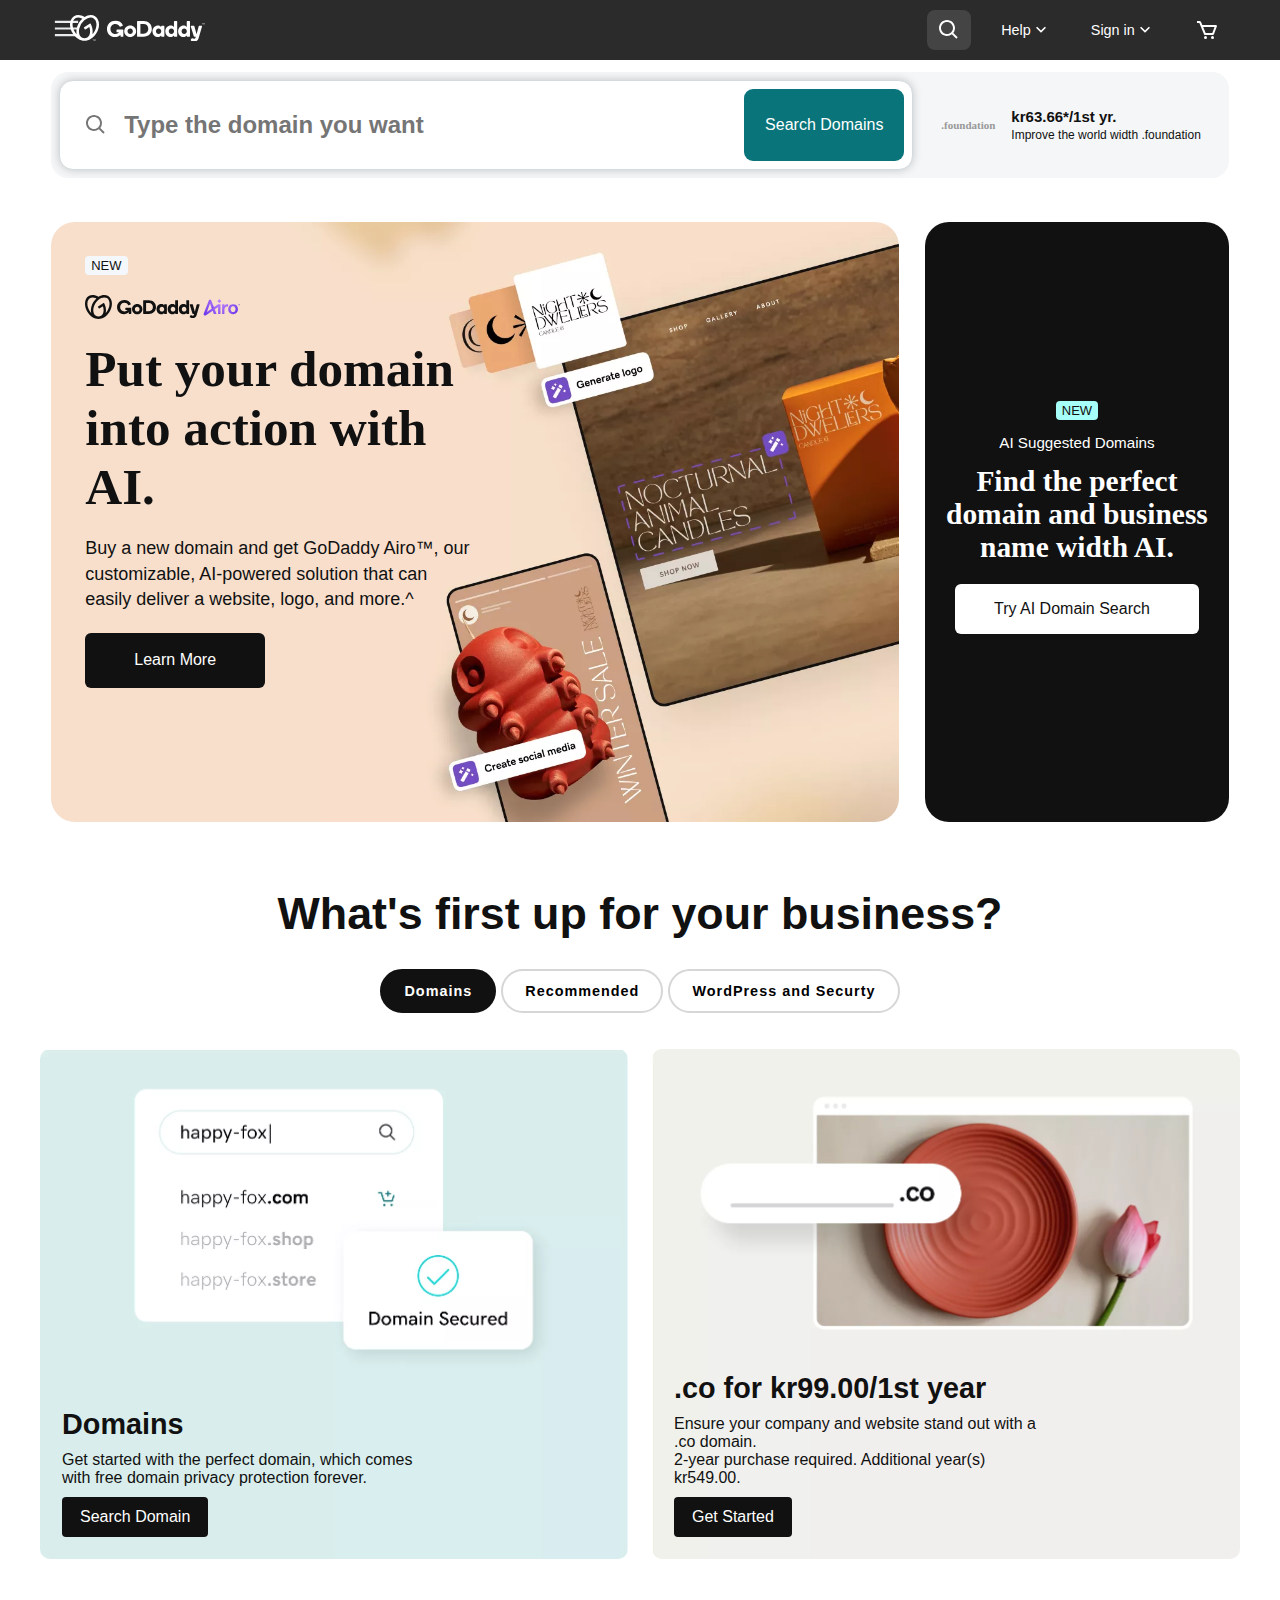
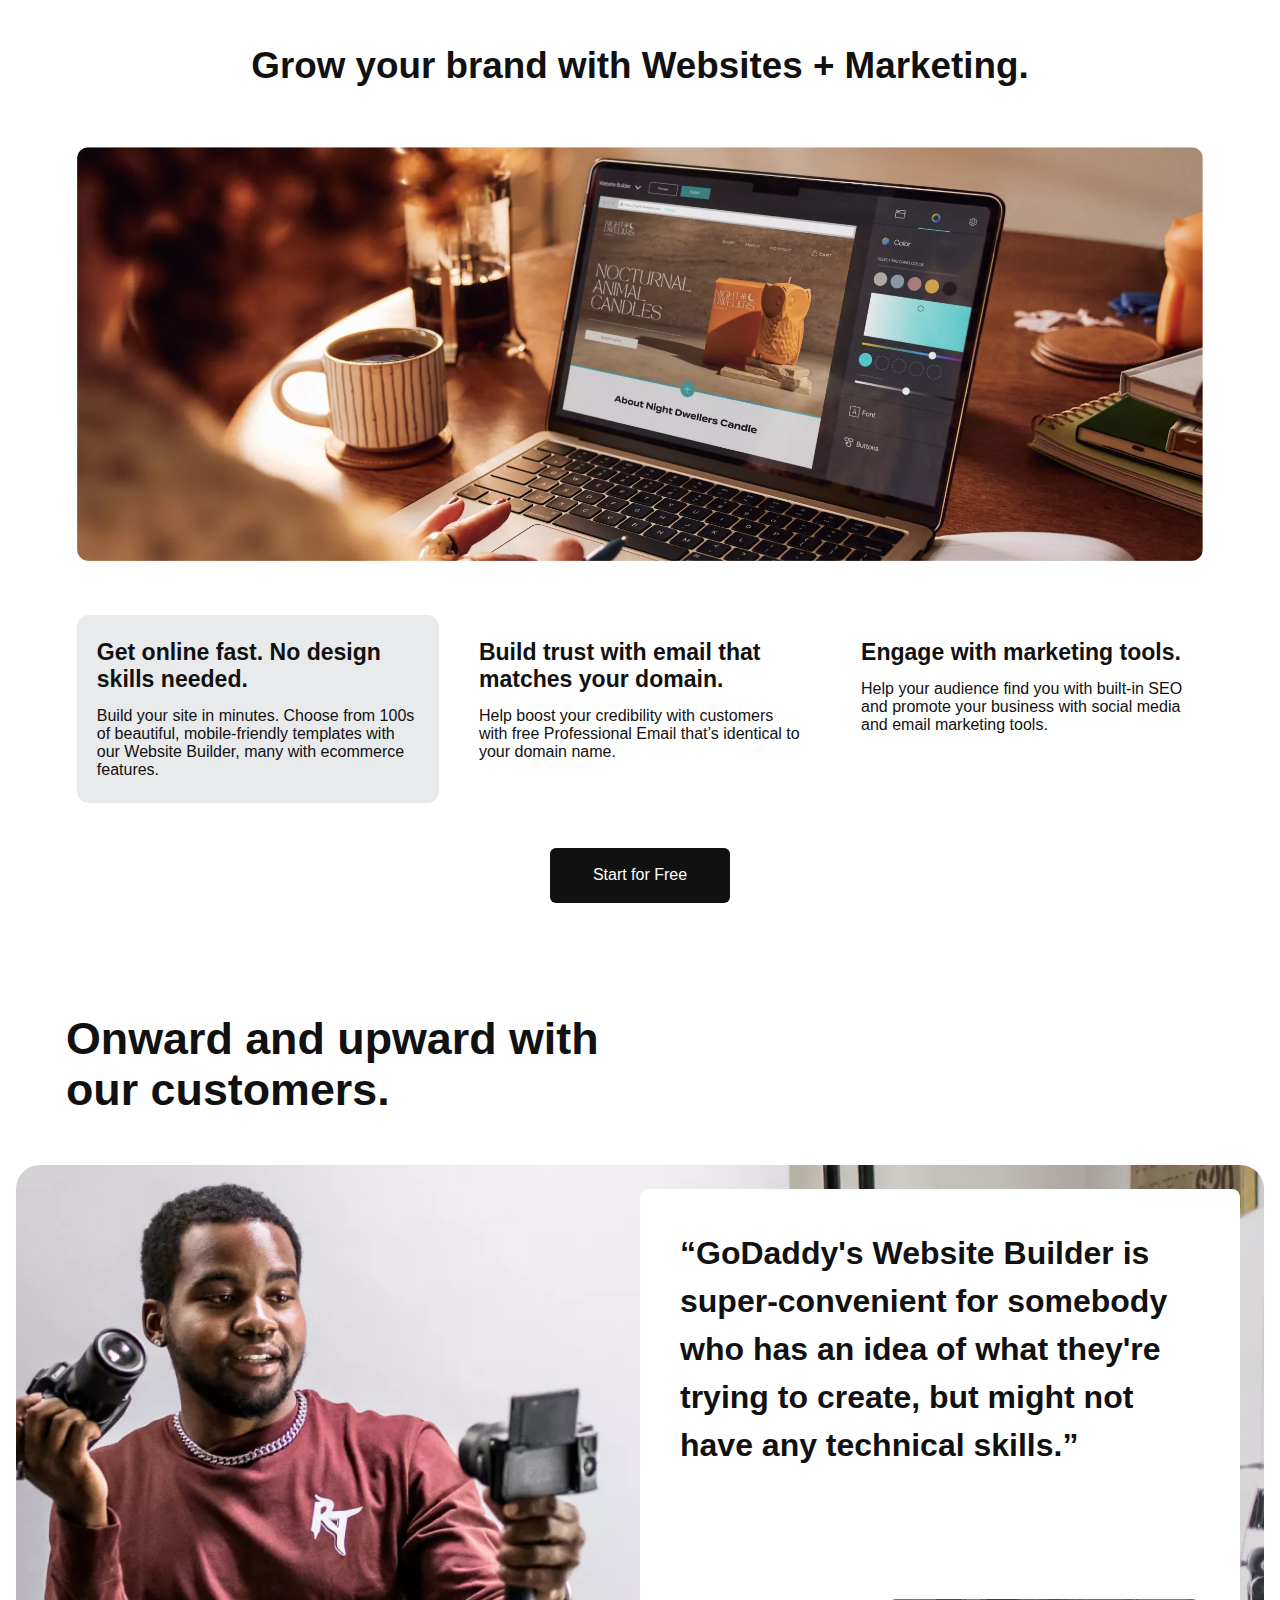
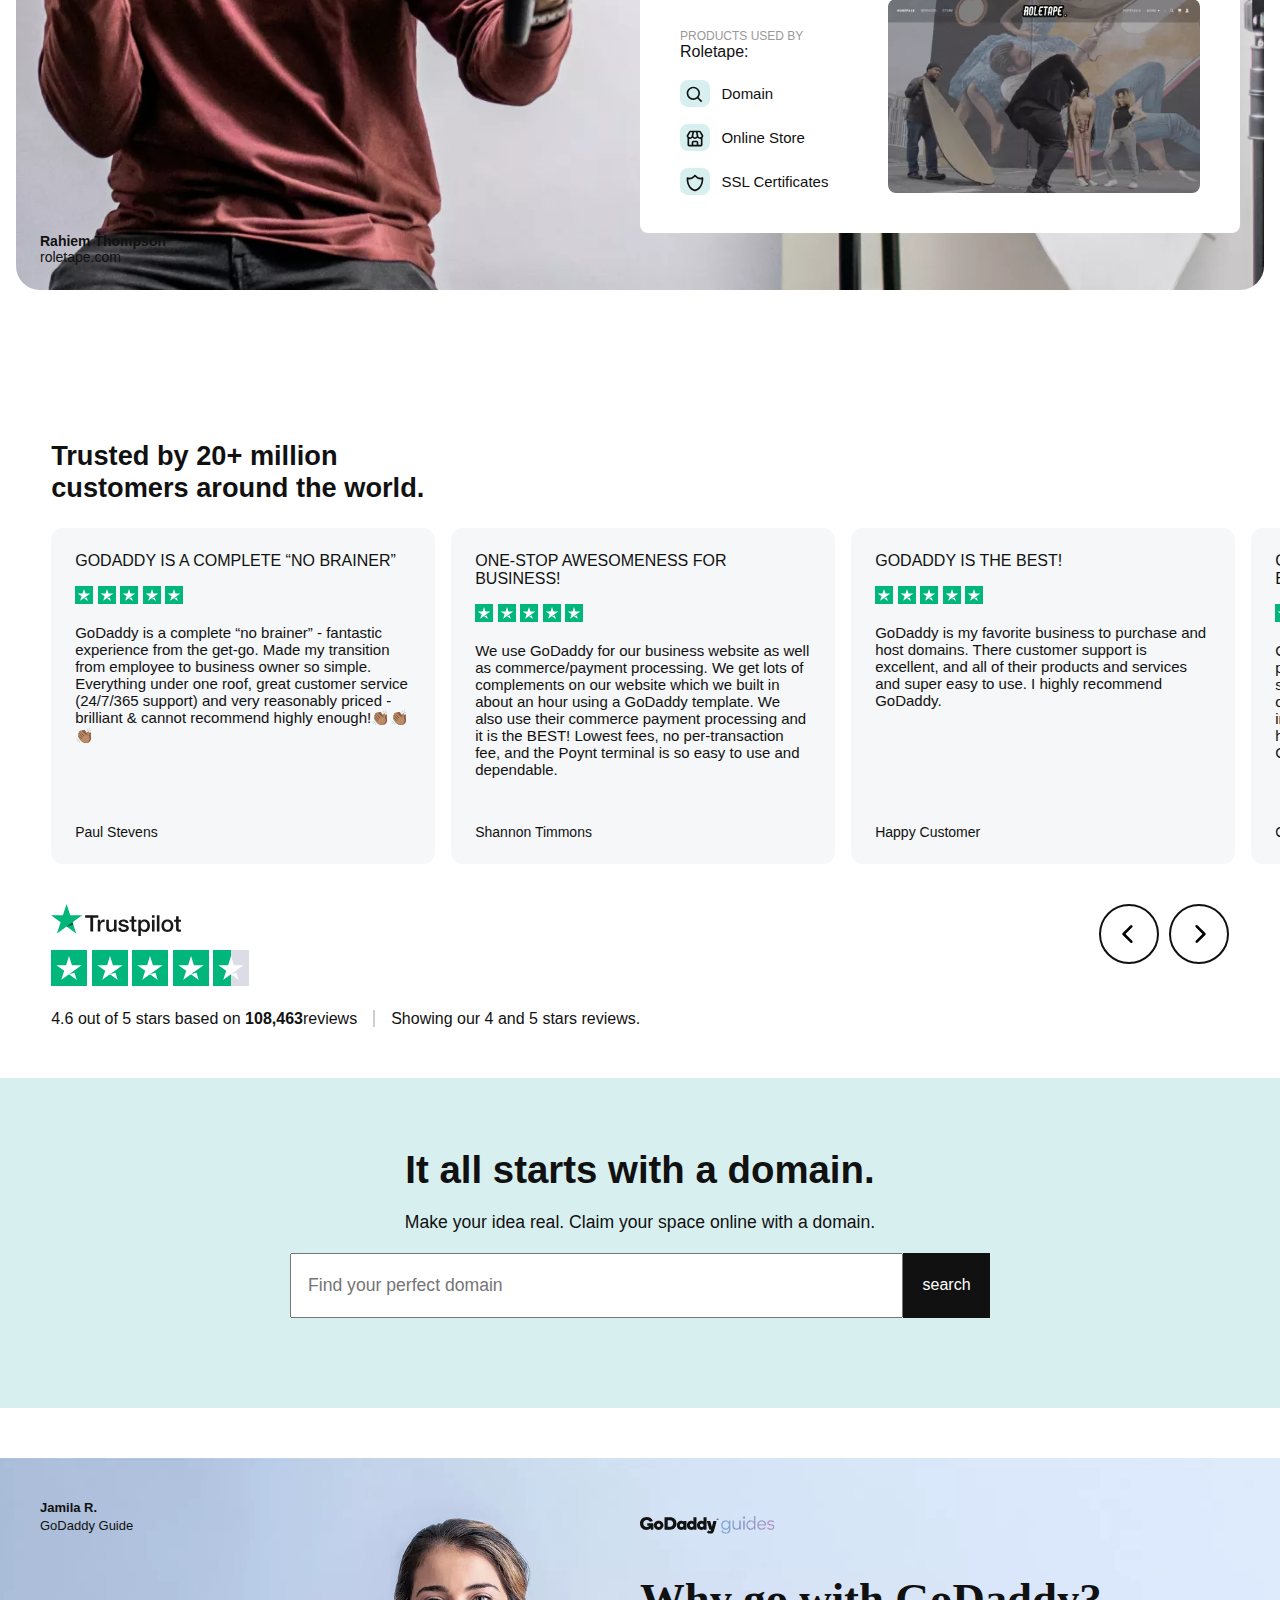
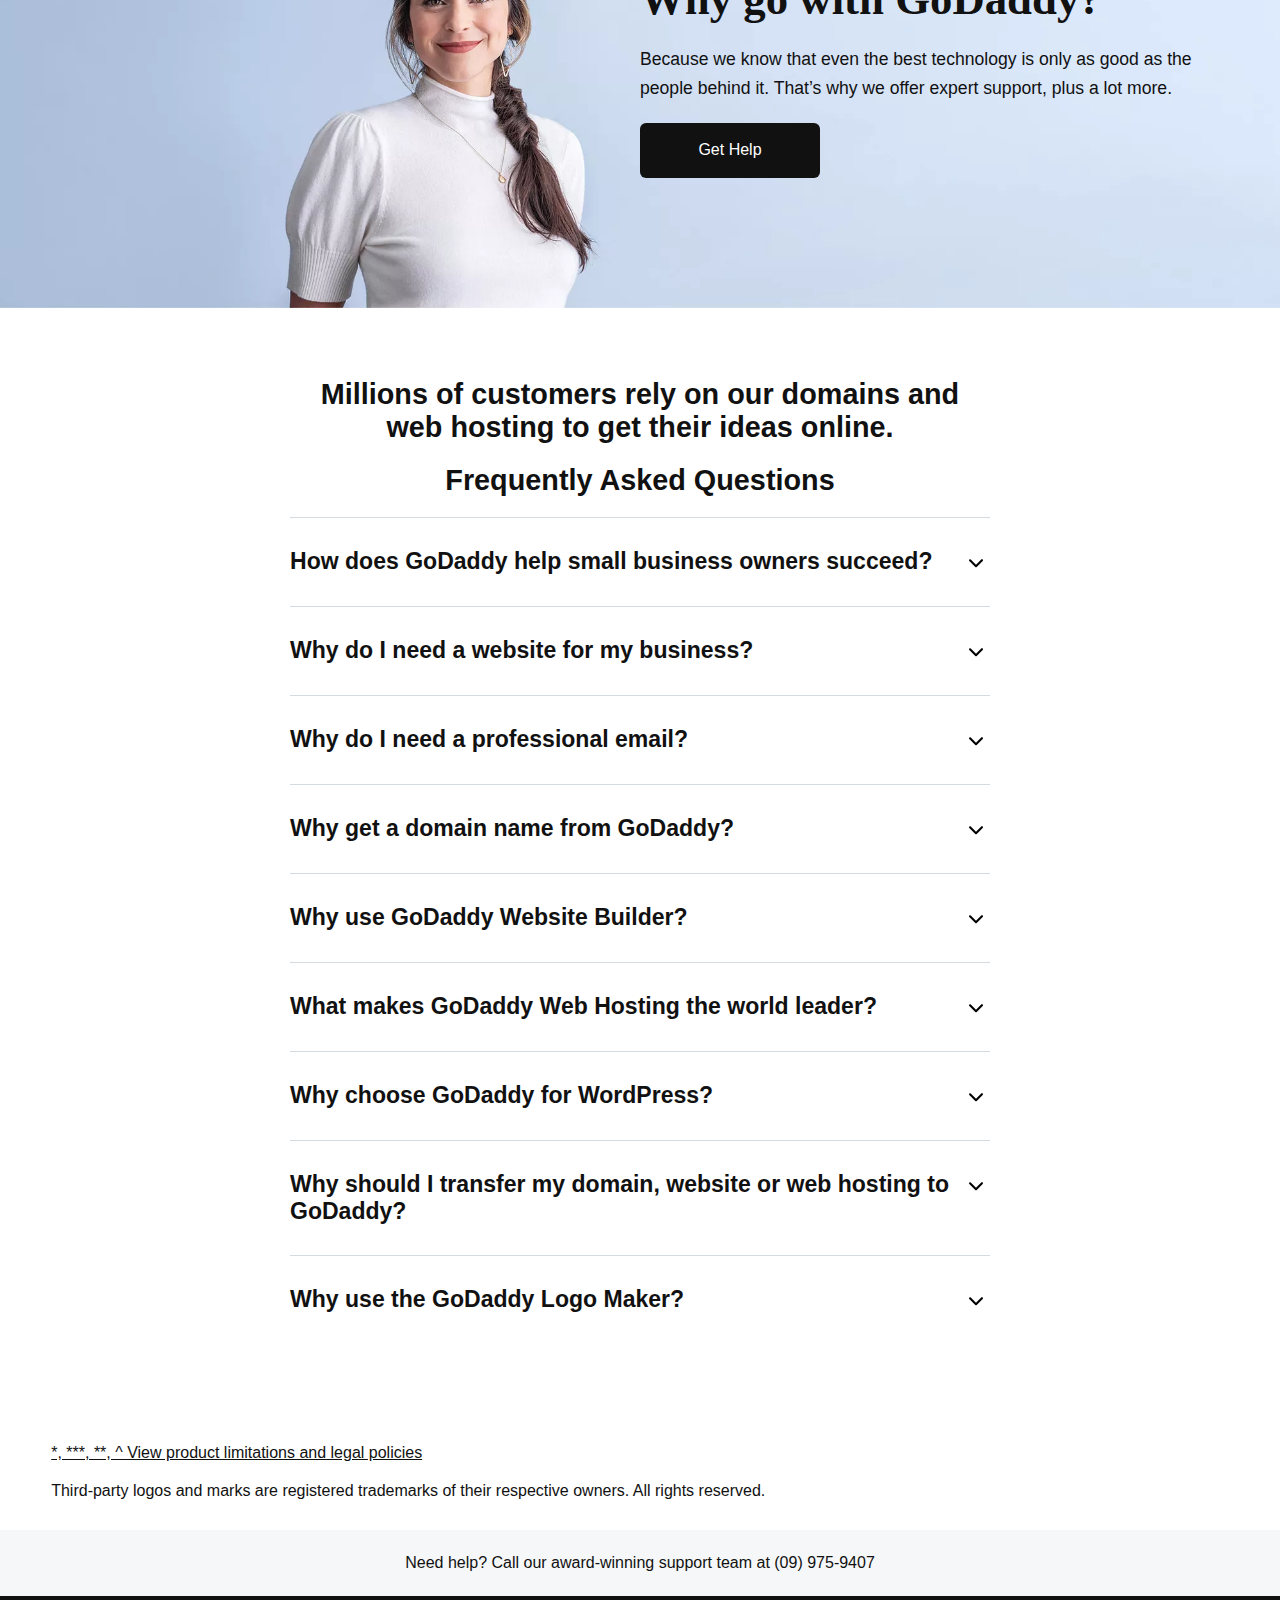
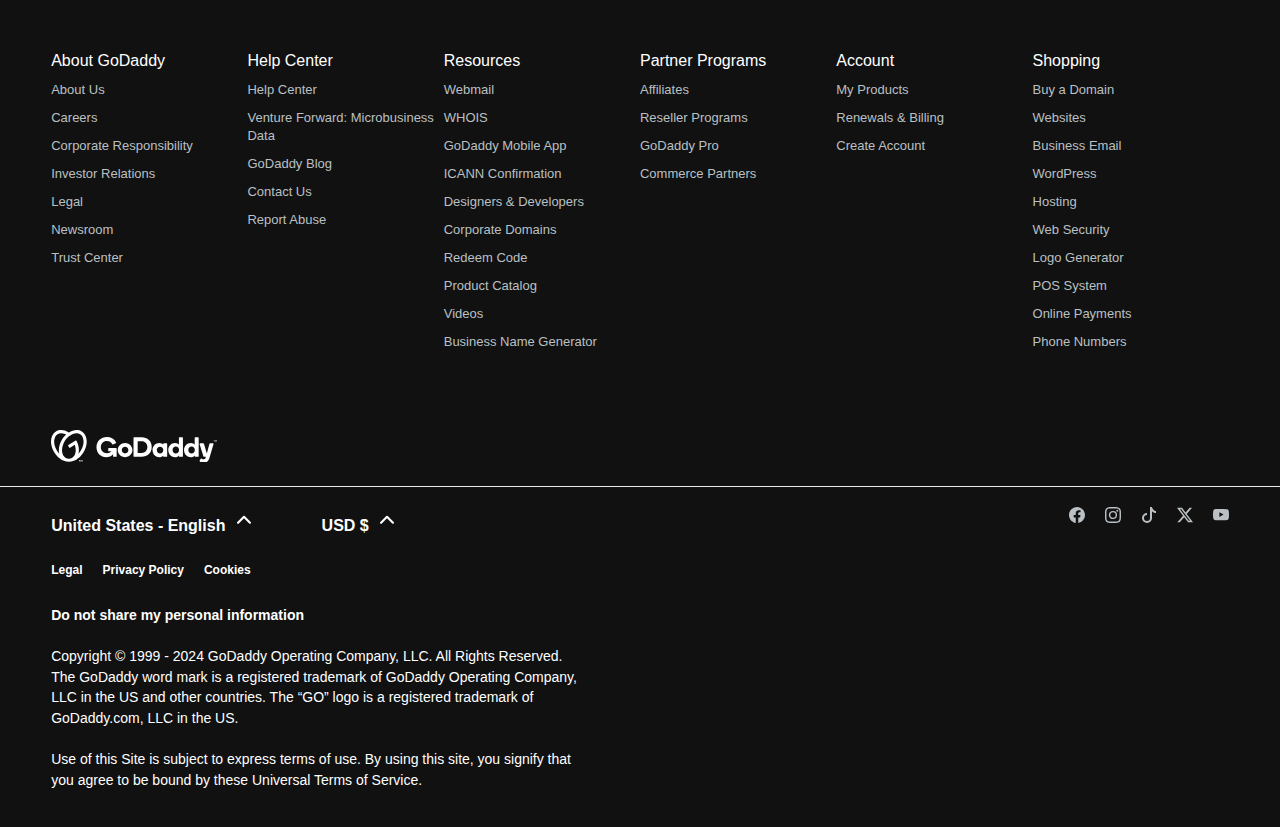
==== commit 647679e6: "fix logo link header" ====
--- a/index.html
+++ b/index.html
@@ -43,16 +43,15 @@
       </div>
     </div>
   </div>
+
   <header>
-
-
     <div class="left--header">
       <button class="sidebar__button--open">
         <svg xmlns="http://www.w3.org/2000/svg" height="31px" viewBox="0 -960 960 960" width="31px" fill="#e8eaed">
           <path d="M120-240v-66.67h720V-240H120Zm0-206.67v-66.66h720v66.66H120Zm0-206.66V-720h720v66.67H120Z"/>
         </svg>
       </button>
-      <a href="#">
+      <a href="#" class="link-logo-mark">
         <svg xmlns="http://www.w3.org/2000/svg" class="logo-mark" viewBox="0 0 166 32">
           <path class="mobile desktop" d="M30.824 1.453c-3.713-2.316-8.603-1.77-12.963.972-4.347-2.74-9.239-3.288-12.948-.972C-.955 5.12-1.667 14.564 3.32 22.546c3.677 5.887 9.428 9.335 14.548 9.271 5.119.064 10.87-3.384 14.547-9.27C37.4 14.563 36.692 5.12 30.824 1.452zM6.02 20.863a19.112 19.112 0 01-2.303-5.273 15.067 15.067 0 01-.5-4.97C3.44 7.673 4.64 5.375 6.598 4.15c1.957-1.224 4.544-1.295 7.299-.203.419.169.829.358 1.228.568a22.496 22.496 0 00-3.956 4.754C8.14 14.116 7.215 19.511 8.272 23.81a19.723 19.723 0 01-2.253-2.947zm26.003-5.273a19.158 19.158 0 01-2.302 5.272 19.733 19.733 0 01-2.254 2.954c.946-3.855.303-8.576-2.014-13.005a.583.583 0 00-.837-.228l-7.225 4.515a.59.59 0 00-.188.813l1.06 1.695a.59.59 0 00.814.188l4.683-2.925c.151.454.303.901.416 1.363.442 1.617.611 3.297.5 4.97-.223 2.95-1.424 5.247-3.38 6.471a6.607 6.607 0 01-3.35.97h-.15a6.599 6.599 0 01-3.35-.97c-1.958-1.224-3.159-3.521-3.381-6.472-.11-1.672.058-3.352.5-4.969a19.671 19.671 0 016.03-9.65 15.108 15.108 0 014.241-2.629c2.748-1.092 5.34-1.02 7.298.203 1.958 1.224 3.157 3.522 3.38 6.47a15.105 15.105 0 01-.49 4.964z"></path>
           <path class="desktop" d="M74.065 12.892c-4.06 0-7.34 3.169-7.34 7.2 0 4.004 3.28 7.121 7.34 7.121 4.086 0 7.366-3.112 7.366-7.12 0-4.03-3.275-7.2-7.366-7.2zm0 10.557c-1.871 0-3.295-1.513-3.295-3.384s1.424-3.407 3.295-3.407c1.898 0 3.322 1.54 3.322 3.412 0 1.87-1.424 3.385-3.322 3.385v-.006zM90.583 7.362h-7.468a.6.6 0 00-.61.612v18.208a.605.605 0 00.61.648h7.468c5.977 0 10.13-3.975 10.13-9.758 0-5.818-4.153-9.71-10.13-9.71zm.177 15.622h-4.087V11.198h4.087c3.308 0 5.588 2.474 5.588 5.866 0 3.336-2.28 5.92-5.588 5.92zm24.82-9.7h-2.809a.633.633 0 00-.582.612v.833c-.64-1.057-2.085-1.835-3.884-1.835-3.503 0-6.783 2.751-6.783 7.145 0 4.37 3.251 7.171 6.755 7.171 1.806 0 3.28-.777 3.92-1.834v.861a.587.587 0 00.582.585h2.808a.571.571 0 00.584-.585V13.896a.594.594 0 00-.592-.612zm-6.533 10.196c-1.86 0-3.256-1.43-3.256-3.412s1.397-3.41 3.256-3.41c1.86 0 3.257 1.426 3.257 3.408 0 1.983-1.395 3.412-3.257 3.412v.002zm22.294-16.118h-2.808a.592.592 0 00-.61.584v6.728c-.648-1.002-2.114-1.78-3.948-1.78-3.476 0-6.7 2.751-6.7 7.145 0 4.37 3.252 7.171 6.755 7.171 1.806 0 3.17-.777 3.92-1.834v.861c0 .322.261.583.583.585h2.808a.57.57 0 00.584-.585V7.95a.57.57 0 00-.584-.588zm-6.532 16.152c-1.852 0-3.237-1.444-3.237-3.448 0-2.003 1.39-3.447 3.237-3.447 1.846 0 3.237 1.444 3.237 3.447 0 2.004-1.384 3.448-3.237 3.448zm22.29-16.152h-2.803a.594.594 0 00-.612.584v6.728c-.64-1.002-2.114-1.78-3.947-1.78-3.477 0-6.7 2.751-6.7 7.145 0 4.37 3.253 7.171 6.755 7.171 1.807 0 3.168-.777 3.92-1.834v.861a.587.587 0 00.584.585h2.803a.568.568 0 00.582-.585V7.95a.568.568 0 00-.582-.588zm-6.532 16.152c-1.853 0-3.237-1.444-3.237-3.448 0-2.003 1.39-3.447 3.237-3.447 1.846 0 3.237 1.444 3.237 3.447 0 2.004-1.38 3.448-3.232 3.448h-.005zm21.906-9.283l-4.19 14.37c-.809 2.556-2.613 4.086-5.421 4.086-1.277 0-2.44-.261-3.35-.782-.531-.303-.971-.58-.971-1.023 0-.275.089-.417.25-.675l.832-1.246c.235-.348.408-.461.66-.461a.96.96 0 01.554.192c.523.339 1.008.63 1.748.63.864 0 1.524-.277 1.88-1.306l.36-1.193h-1.696c-.418 0-.648-.249-.751-.584l-3.75-12.008c-.14-.473-.011-.946.683-.946h2.954c.36 0 .613.123.771.64l2.77 9.67 2.589-9.67c.082-.334.306-.64.75-.64h2.802c.552-.001.719.387.526.946zm-96.806 4.274v7.676a.625.625 0 01-.635.634h-2.317a.623.623 0 01-.634-.634v-2.015c-1.472 1.858-4.03 3.028-6.924 3.028-5.434 0-9.681-4.088-9.681-9.908 0-6.048 4.585-10.217 10.377-10.217 4.276 0 7.694 1.839 9.212 5.537a.843.843 0 01.07.309c0 .175-.116.307-.486.435l-2.706 1.042a.694.694 0 01-.511.009.783.783 0 01-.324-.371c-.971-1.847-2.7-3.1-5.36-3.1-3.45 0-5.922 2.694-5.922 6.188 0 3.387 2.104 6.172 6.02 6.172 2.06 0 3.703-.97 4.469-2.037H57.87a.625.625 0 01-.634-.635v-2.086a.625.625 0 01.634-.634h7.161a.604.604 0 01.635.607z"></path>
@@ -713,7 +712,7 @@
 
         <details class="s8--items">
           <summary class="s8__summary js-summary-click">
-            <p class="s8__header--article">How does GoDaddy help small business owners succeed?</p>
+            How does GoDaddy help small business owners succeed?
             <img class="s8__arrow js-translate-arrow" src="images/icons/arrow-down.svg" alt="arrow icon">
           </summary>
           <p class="s8__paragraph">GoDaddy offers more than just a platform to build your website, we offer everything you need to create an effective, memorable online presence. Already have a site? We offer hosting plans that will keep it fast, secure and online. Our professional email helps you build a professional image, while our online marketing tools empower entrepreneurs to get online with an SEO-friendly website. GoDaddy is an all-in-one solution provider to get your idea online, backed with expert, personalized support from GoDaddy Guides.</p>
@@ -721,7 +720,7 @@
 
         <details class="s8--items">
           <summary class="s8__summary js-summary-click">
-            <p class="s8__header--article">Why do I need a website for my business?</p>
+            Why do I need a website for my business?
             <img class="s8__arrow js-translate-arrow" src="images/icons/arrow-down.svg" alt="arrow icon">
           </summary>
           <p class="s8__paragraph">Even small local businesses that only serve their hometown need a site. That's because the web is the first place people go when looking for a product or service. A website helps every business:</p>
@@ -737,10 +736,10 @@
 
         <details class="s8--items">
           <summary class="s8__summary js-summary-click">
-            <p class="s8__header--article">Why do I need a professional email?</p>
+            Why do I need a professional email?
             <img class="s8__arrow js-translate-arrow" src="images/icons/arrow-down.svg" alt="arrow icon">
           </summary>
-          <p>There are a lot of reasons to switch from your free email to a domain-based email, but here are the top 3:</p>
+          <p class="s8__paragraph">There are a lot of reasons to switch from your free email to a domain-based email, but here are the top 3:</p>
           <ol>
             <li>Customers are much more likely to trust a professional address like lily@lilysbikes.com than lilysbikestexas84@notmail.com.</li>
             <li><a href="">Professional Email</a> provides world-class security with industry-leading spam and virus filters.</li>
@@ -750,7 +749,7 @@
 
         <details class="s8--items">
           <summary class="s8__summary js-summary-click">
-            <p class="s8__header--article">Why get a domain name from GoDaddy?</p>
+            Why get a domain name from GoDaddy?
             <img class="s8__arrow js-translate-arrow" src="images/icons/arrow-down.svg" alt="arrow icon">
           </summary>
           <p class="s8__paragraph">GoDaddy is the world’s largest and trusted domain registrar that empowers people like you with creative ideas to succeed online. <a href=""> Buying a domain name </a> is easy with our domain search tool and domain name generator tools you can find the perfect website address for your business.</p>
@@ -758,7 +757,7 @@
 
         <details class="s8--items">
           <summary class="s8__summary js-summary-click">
-            <p class="s8__header--article">Why use GoDaddy Website Builder?</p>
+            Why use GoDaddy Website Builder?
             <img class="s8__arrow js-translate-arrow" src="images/icons/arrow-down.svg" alt="arrow icon">
           </summary>
           <p class="s8__paragraph">Because it’s a fast, simple way to create a website that you — and your customers — will love. Simply type in your idea or industry and GoDaddy <a href="">Website Builder</a> will pull up a number of professionally designed, ready-to-launch templates. From there, just add your own text and images and you’re good to go.</p>
@@ -766,7 +765,7 @@
 
         <details class="s8--items">
           <summary class="s8__summary js-summary-click">
-            <p class="s8__header--article">What makes GoDaddy Web Hosting the world leader?</p>
+            What makes GoDaddy Web Hosting the world leader?
             <img class="s8__arrow js-translate-arrow" src="images/icons/arrow-down.svg" alt="arrow icon">
           </summary>
           <p class="s8__paragraph">With nearly 20 years in the industry, we have the experience, the technology and the hosting experts to help web designers, developers, bloggers and online businesses create and maintain their online presence. Our secure <a href="">web hosting platform</a>, complete with cPanel, offers a 99.9% uptime guarantee*** and award-winning support, which has helped nearly 20+ million customers get online.</p>
@@ -774,7 +773,7 @@
 
         <details class="s8--items">
           <summary class="s8__summary js-summary-click">
-            <p class="s8__header--article">Why choose GoDaddy for WordPress?</p>
+            Why choose GoDaddy for WordPress?
             <img class="s8__arrow js-translate-arrow" src="images/icons/arrow-down.svg" alt="arrow icon">
           </summary>
           <p class="s8__paragraph">GoDaddy offers reliable and affordable <a href="">WordPress hosting</a> and <a href="">WooCommerce hosting</a> plans, one-click installs and the latest version so you have the most recent features available for your site. Your website content is managed from one place; you have a wealth of themes and add-ons giving you limitless options to succeed.</p>
@@ -782,7 +781,7 @@
 
         <details class="s8--items">
           <summary class="s8__summary js-summary-click">
-            <p class="s8__header--article">Why should I transfer my domain, website or web hosting to GoDaddy?</p>
+            Why should I transfer my domain, website or web hosting to GoDaddy?
             <img class="s8__arrow js-translate-arrow" src="images/icons/arrow-down.svg" alt="arrow icon">
           </summary>
           <p class="s8__paragraph">There are a few different reasons. Our award-winning support is always high on the list of why people move their presence to GoDaddy. Of course, our prices — including a free 1-year extension on many domain transfers — is another popular reason. And if you already have one or more of our products, transferring your domain, website or hosting to us lets you consolidate your web presence with one provider so it’s easier to manage.</p>
@@ -790,7 +789,7 @@
 
         <details class="s8--items">
           <summary class="s8__summary js-summary-click">
-            <p class="s8__header--article">Why use the GoDaddy Logo Maker?</p>
+            Why use the GoDaddy Logo Maker?
             <img class="s8__arrow js-translate-arrow" src="images/icons/arrow-down.svg" alt="arrow icon">
           </summary>
           <p class="s8__paragraph">With the <a href="">GoDaddy Logo Maker</a> it's easy to make a custom logo that'll help define your brand's personality and transform your business. From logomarks to logotypes, there are hundreds of templates to choose from. Or you can design your own in just minutes. No design skills needed.</p>
--- a/style.css
+++ b/style.css
@@ -28,6 +28,8 @@
   --ligt-gray: #5E5E5E;
   --black: #111111;
   --white: #ffffff;
+  --whith-gary: #F5F7F8;
+  --gray: #444444;
 }
 button {
   background-color: transparent;
@@ -215,7 +217,7 @@
   font-weight: 600;
   
   &::placeholder {
-    color: #444444;
+    color: var(--gray);
   }
 }
 .sfp__form--button {
@@ -262,7 +264,7 @@
   -o-border-radius: 8px;
 
   &:is(:hover, :active) {
-    background-color: #F5F7F8;
+    background-color: var(--whith-gary);
     a {
       color: var(--green-1);
     }
@@ -282,7 +284,7 @@
 .sfp__left {
   width: 270px;
   display: none;
-  background-color: #F5F7F8;
+  background-color: var(--whith-gary);
   padding: 24px 20px;
   border-radius: 8px;
   -webkit-border-radius: 8px;
@@ -292,7 +294,7 @@
 }
 .sfp__left__p {
   margin-bottom: 10px;
-  color: #444444;
+  color: var(--gray);
   text-transform: uppercase;
 }
 .sfp__left__links {
@@ -386,6 +388,7 @@
   padding-inline: 13px;
   height: 60px;
   text-transform: capitalize;
+  position: relative;
 }
 .left--header {
   display: flex;
@@ -395,6 +398,19 @@
 }
 .sidebar__button--open {
   margin-right: 10px;
+}
+.link-logo-mark {
+  position: absolute;
+  left: 50px;
+  width: fit-content;
+  height: fit-content;
+  overflow: hidden;
+  top: 50%;
+  transform: translateY(-50%);
+  -webkit-transform: translateY(-50%);
+  -moz-transform: translateY(-50%);
+  -ms-transform: translateY(-50%);
+  -o-transform: translateY(-50%);
 }
 svg[class|="logo-mark"] {
   height: 26px;
@@ -614,7 +630,7 @@
   display: flex;
   align-items: center;
   padding: 6px 13px;
-  color: #444444;
+  color: var(--gray);
   border-radius: 8px;
   -webkit-border-radius: 8px;
   -moz-border-radius: 8px;
@@ -694,7 +710,7 @@
   gap: 13px;
 }
 .search--product {
-  background-color: #444444;
+  background-color: var(--gray);
 }
 .header__right--button {
   border-radius: 8px;
@@ -828,6 +844,9 @@
 @media(min-width: 768px) {
   header {
     padding-inline: 24px;
+  }
+  .link-logo-mark {
+    left: 70px;
   }
   .cookies {
     max-width: 500px;
@@ -1722,7 +1741,7 @@
 .section3__card article {
   height: 240px;
   padding: 24px 16px;
-  background-color: #F5F7F8;
+  background-color: var(--whith-gary);
   border-radius: 0 0 12px 12px;
   -webkit-border-radius: 0 0 12px 12px;
   -moz-border-radius: 0 0 12px 12px;
@@ -2063,7 +2082,7 @@
   -moz-border-radius: 12px;
   -ms-border-radius: 12px;
   -o-border-radius: 12px;
-  background-color: #F5F7F8;
+  background-color: var(--whith-gary);
   padding: 24px;
   display: flex;
   flex-direction: column;
@@ -2358,11 +2377,13 @@
   display: flex;
   align-items: flex-start;
   justify-content: space-between;
+  font-weight: 600;
+  font-size: 1.1rem;
+
 }
 .s8__header--article {
-  font-size: 1.1rem;
   width: calc(100% - 28px);
-  font-weight: 600;
+
 }
 .s8__paragraph {
   line-height: 1.6rem;
@@ -2374,7 +2395,7 @@
   .section-8 {
     width: 500px;
   }
-  .s8__header--article {
+  .s8__summary {
     font-size: clamp(1.1rem, 1.8vw, 1.7rem);
   }
 }
@@ -2382,7 +2403,9 @@
   .section-8 {
     width: 700px;
   }
-  .s8__paragraph {
+  .s8__paragraph,
+  .s8--items ol,
+  .s8--items ul {
     width: 70%;
   }
 }
@@ -2403,7 +2426,7 @@
 }
 .s9__bottom {
   text-align: center;
-  background-color: #F5F7F8;
+  background-color: var(--whith-gary);
   padding: 20px;
 }
 @media(min-width: 992px) {
